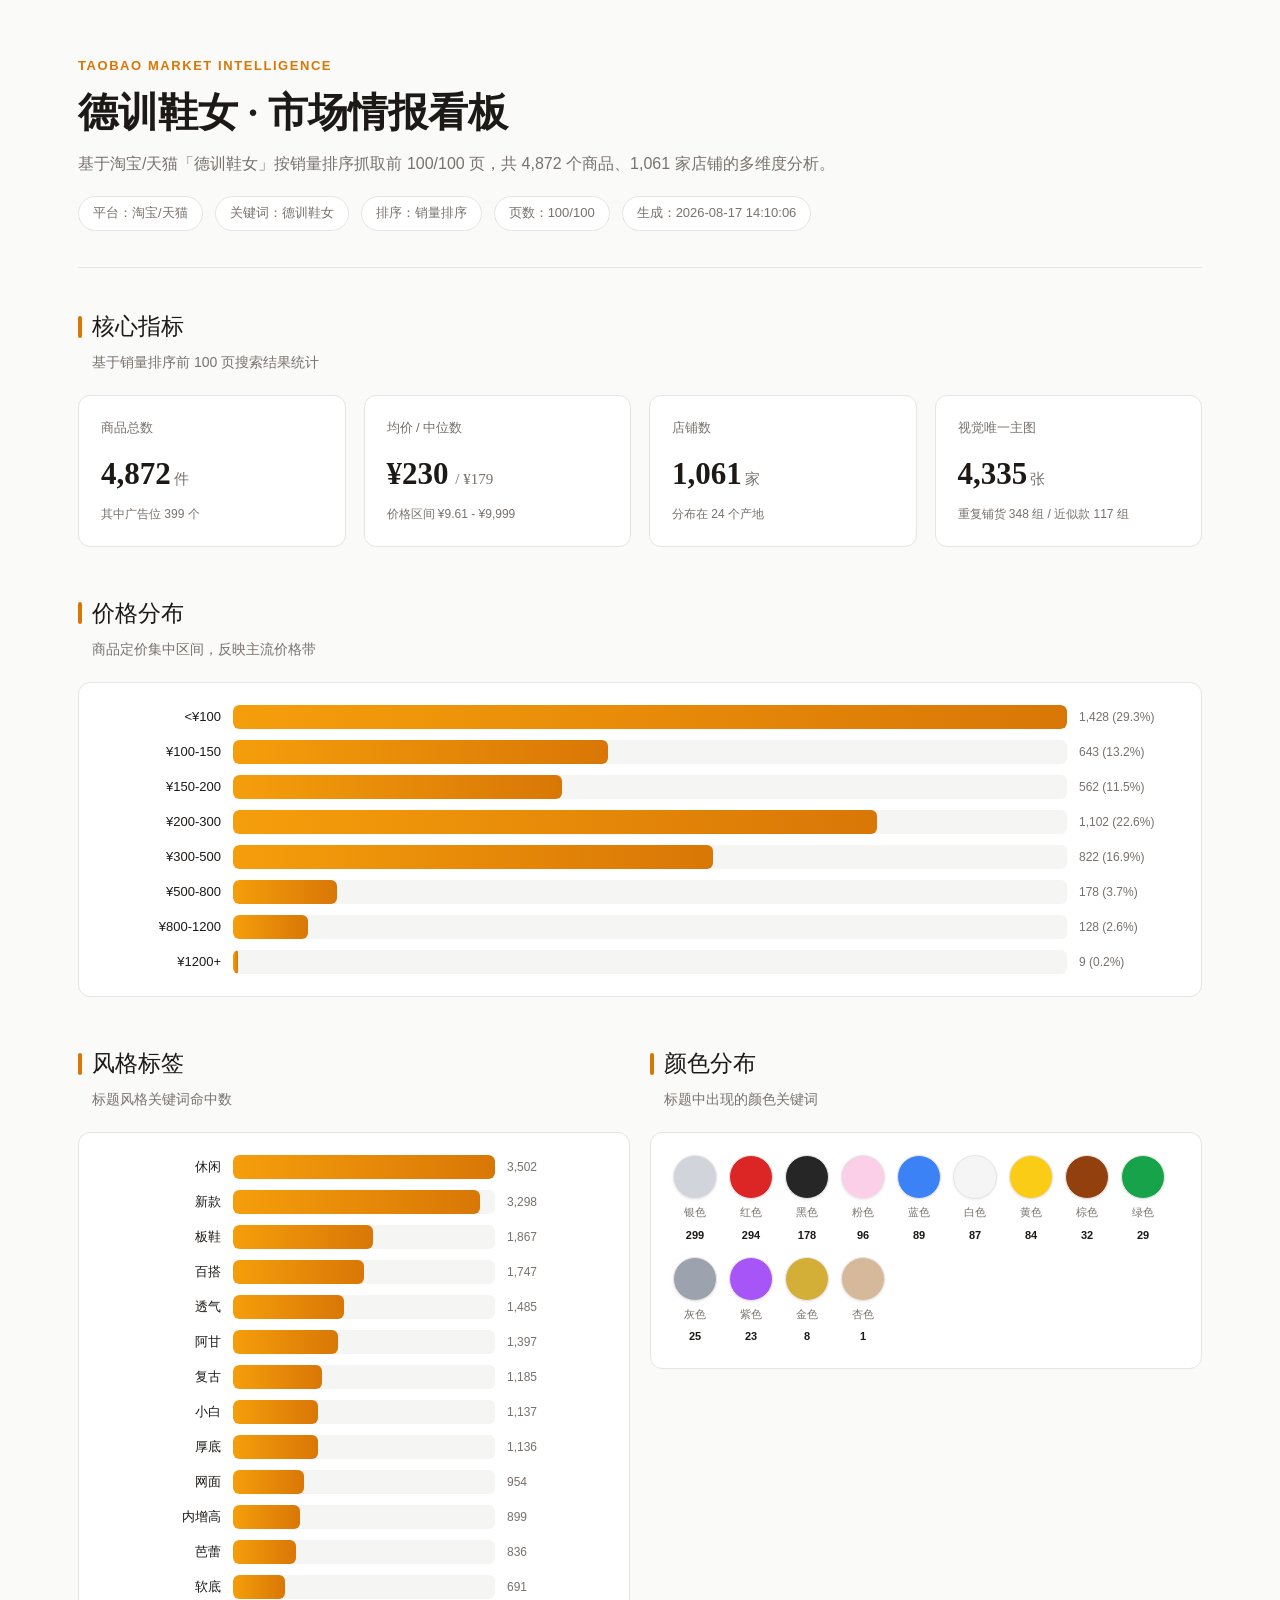
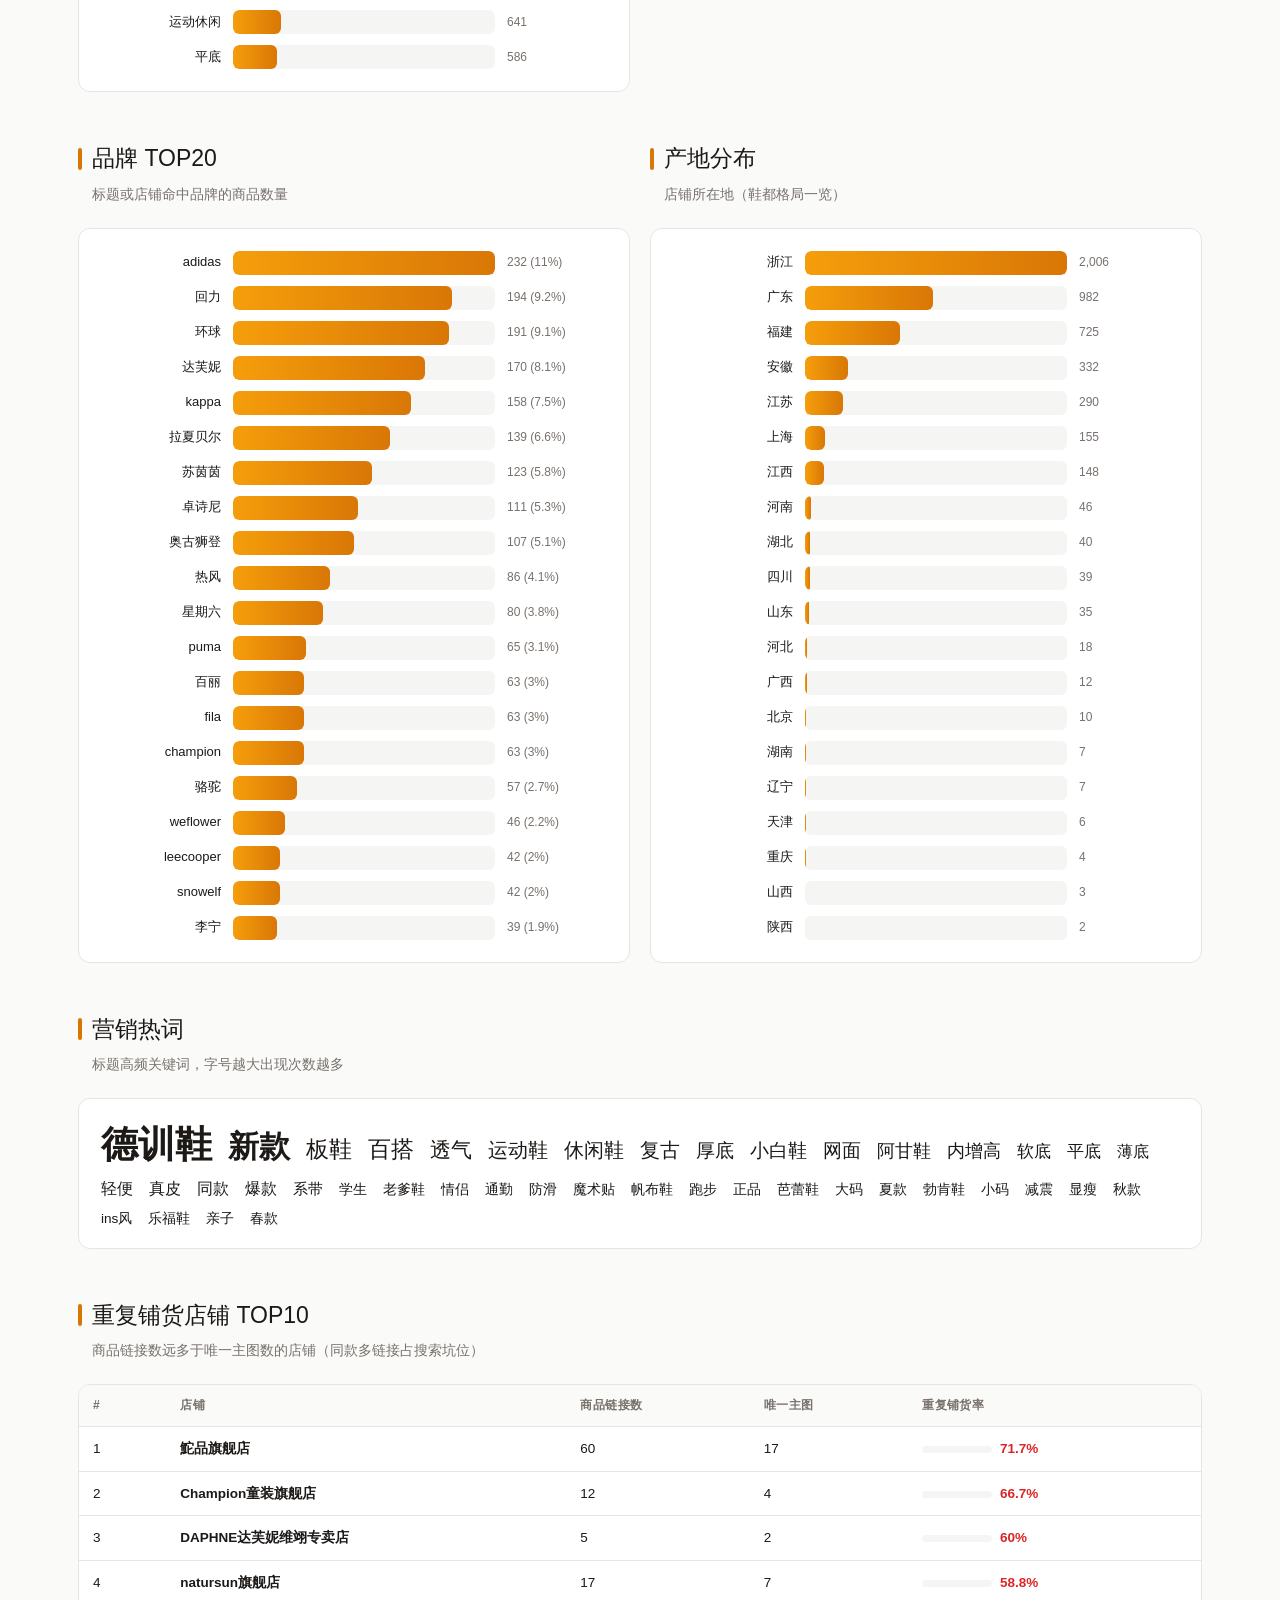
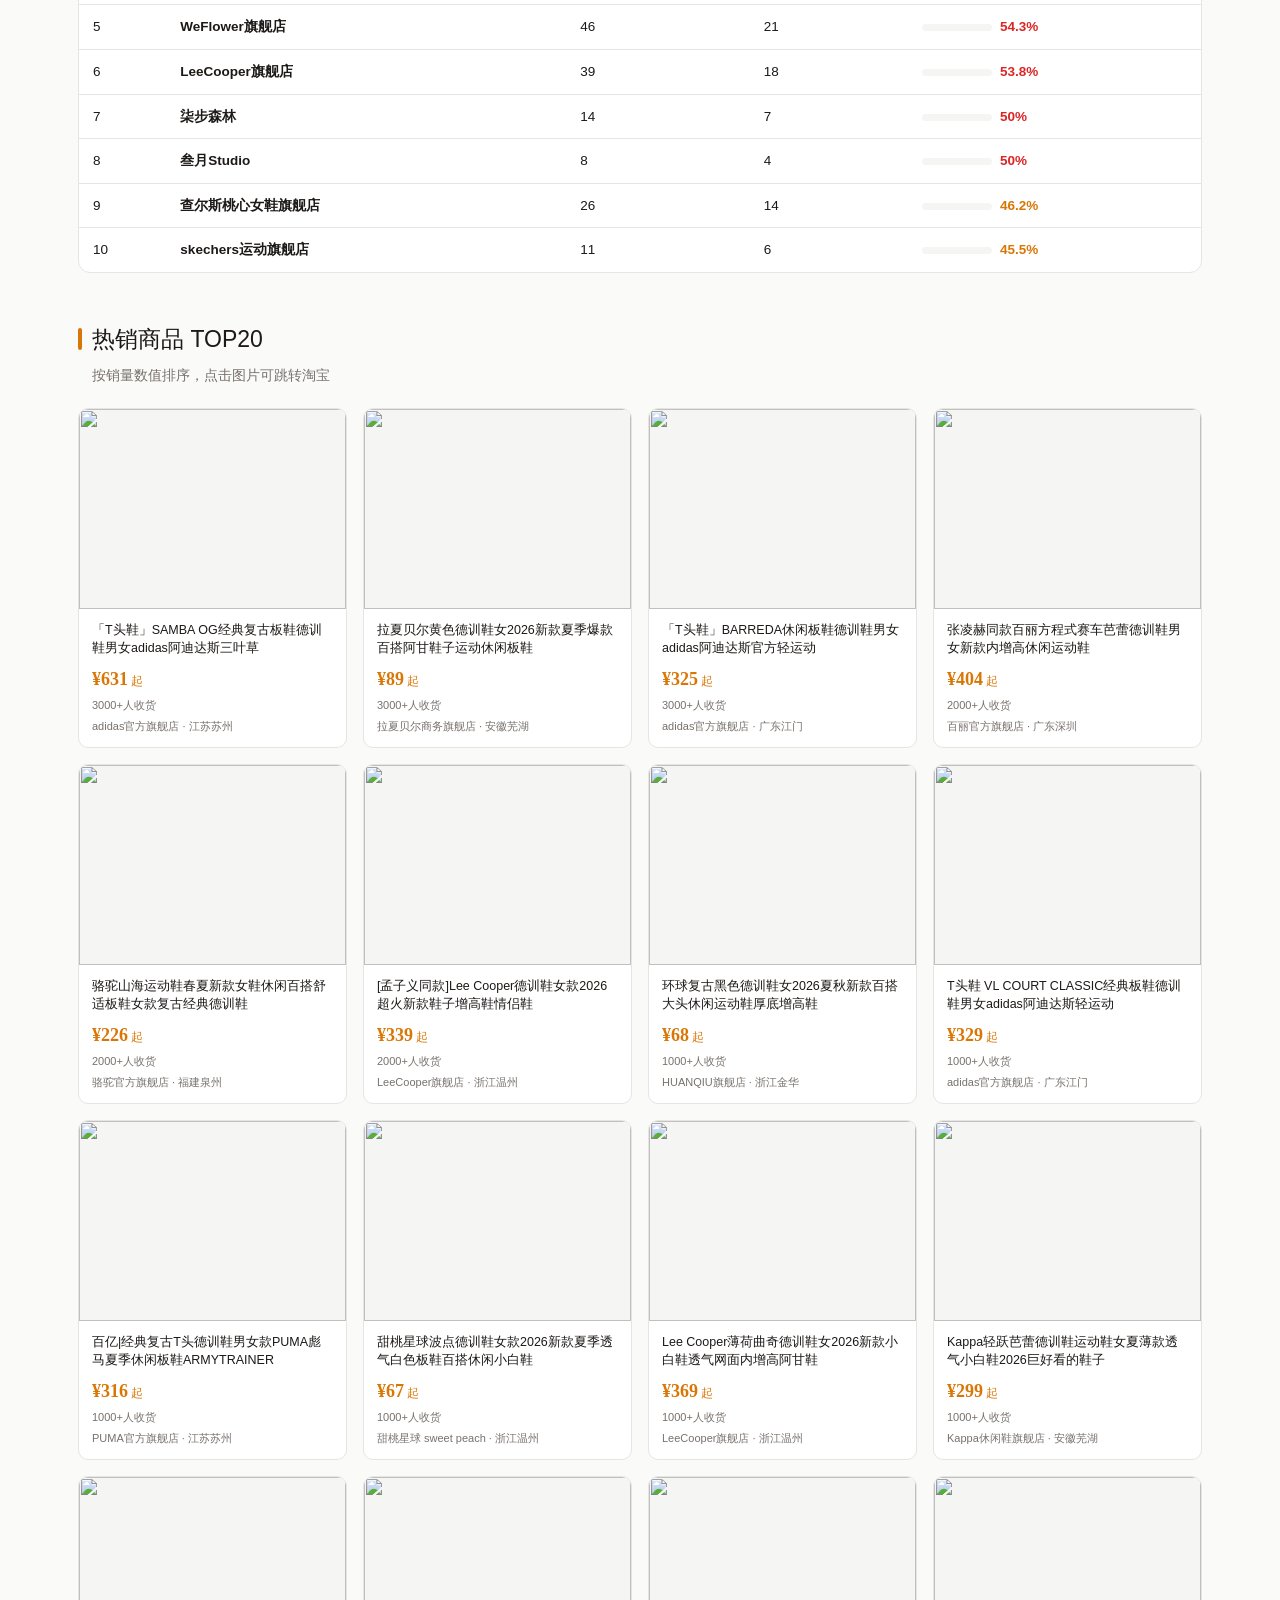
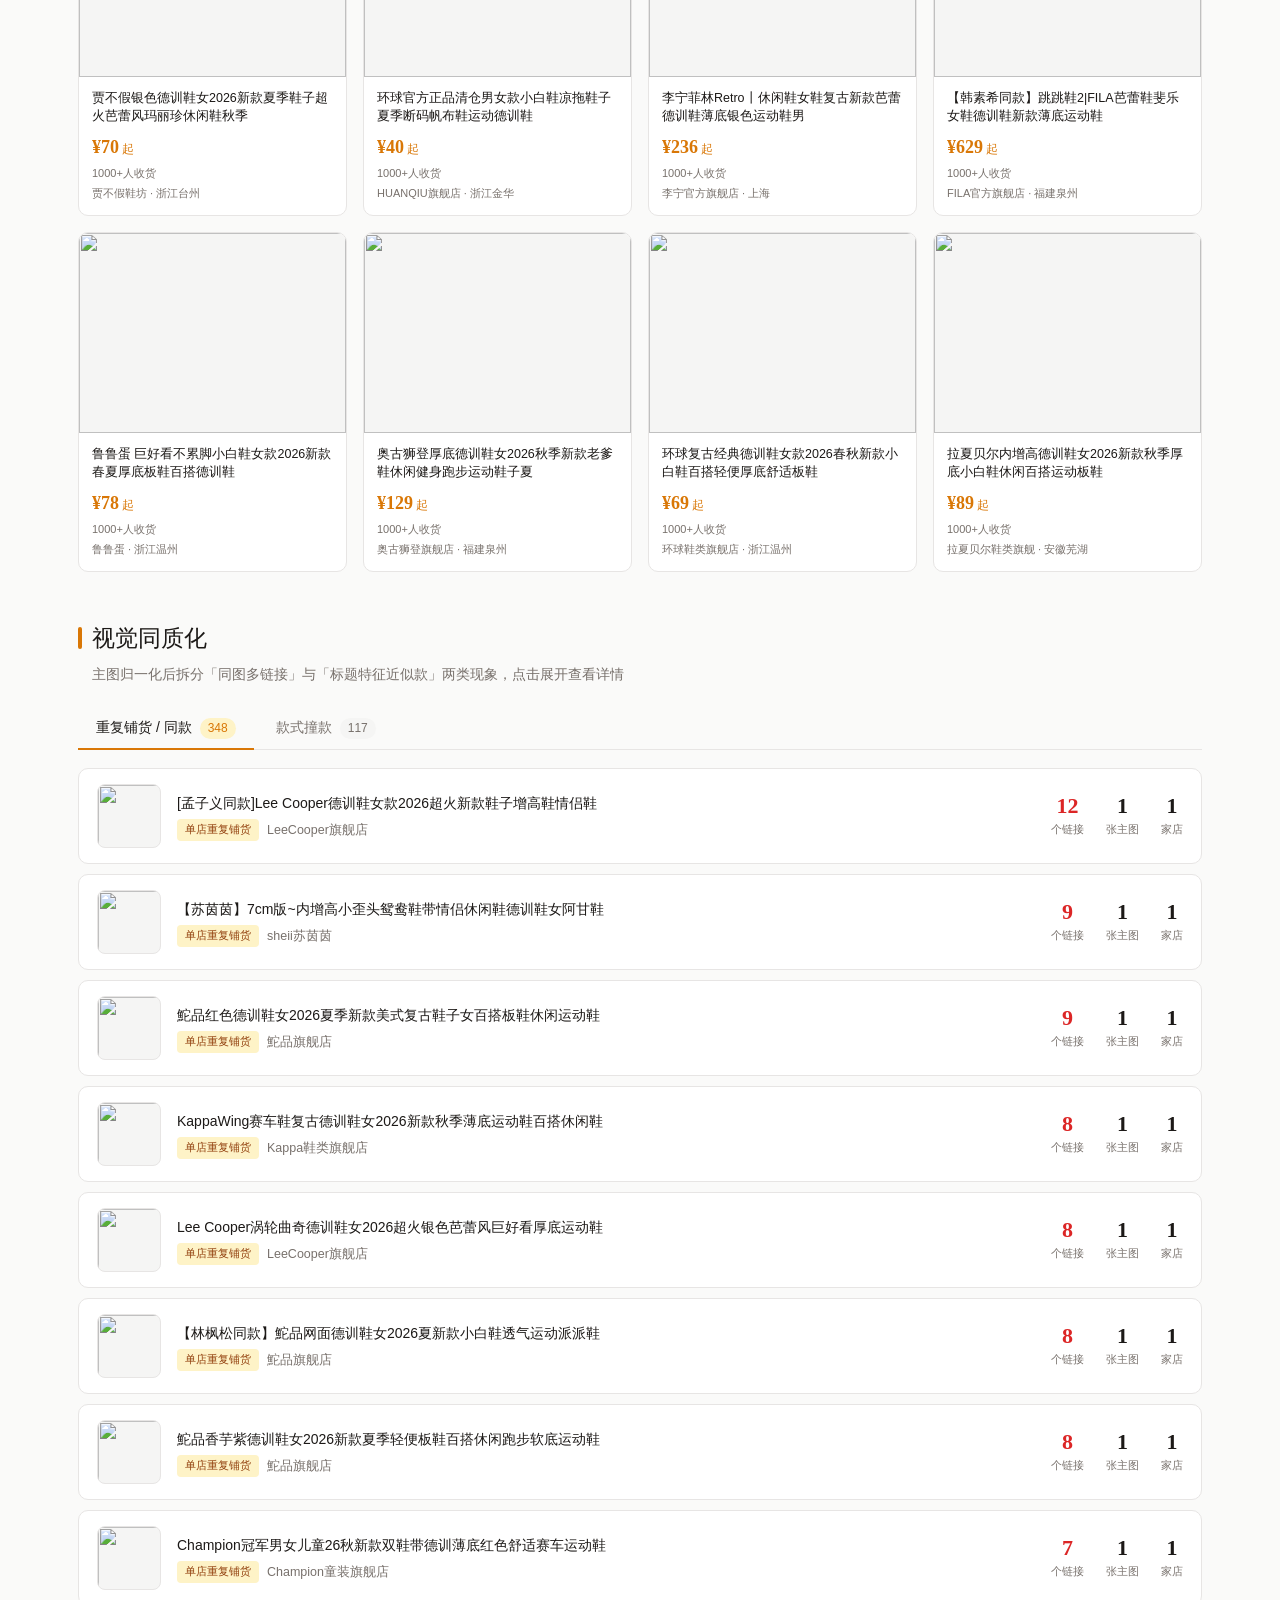
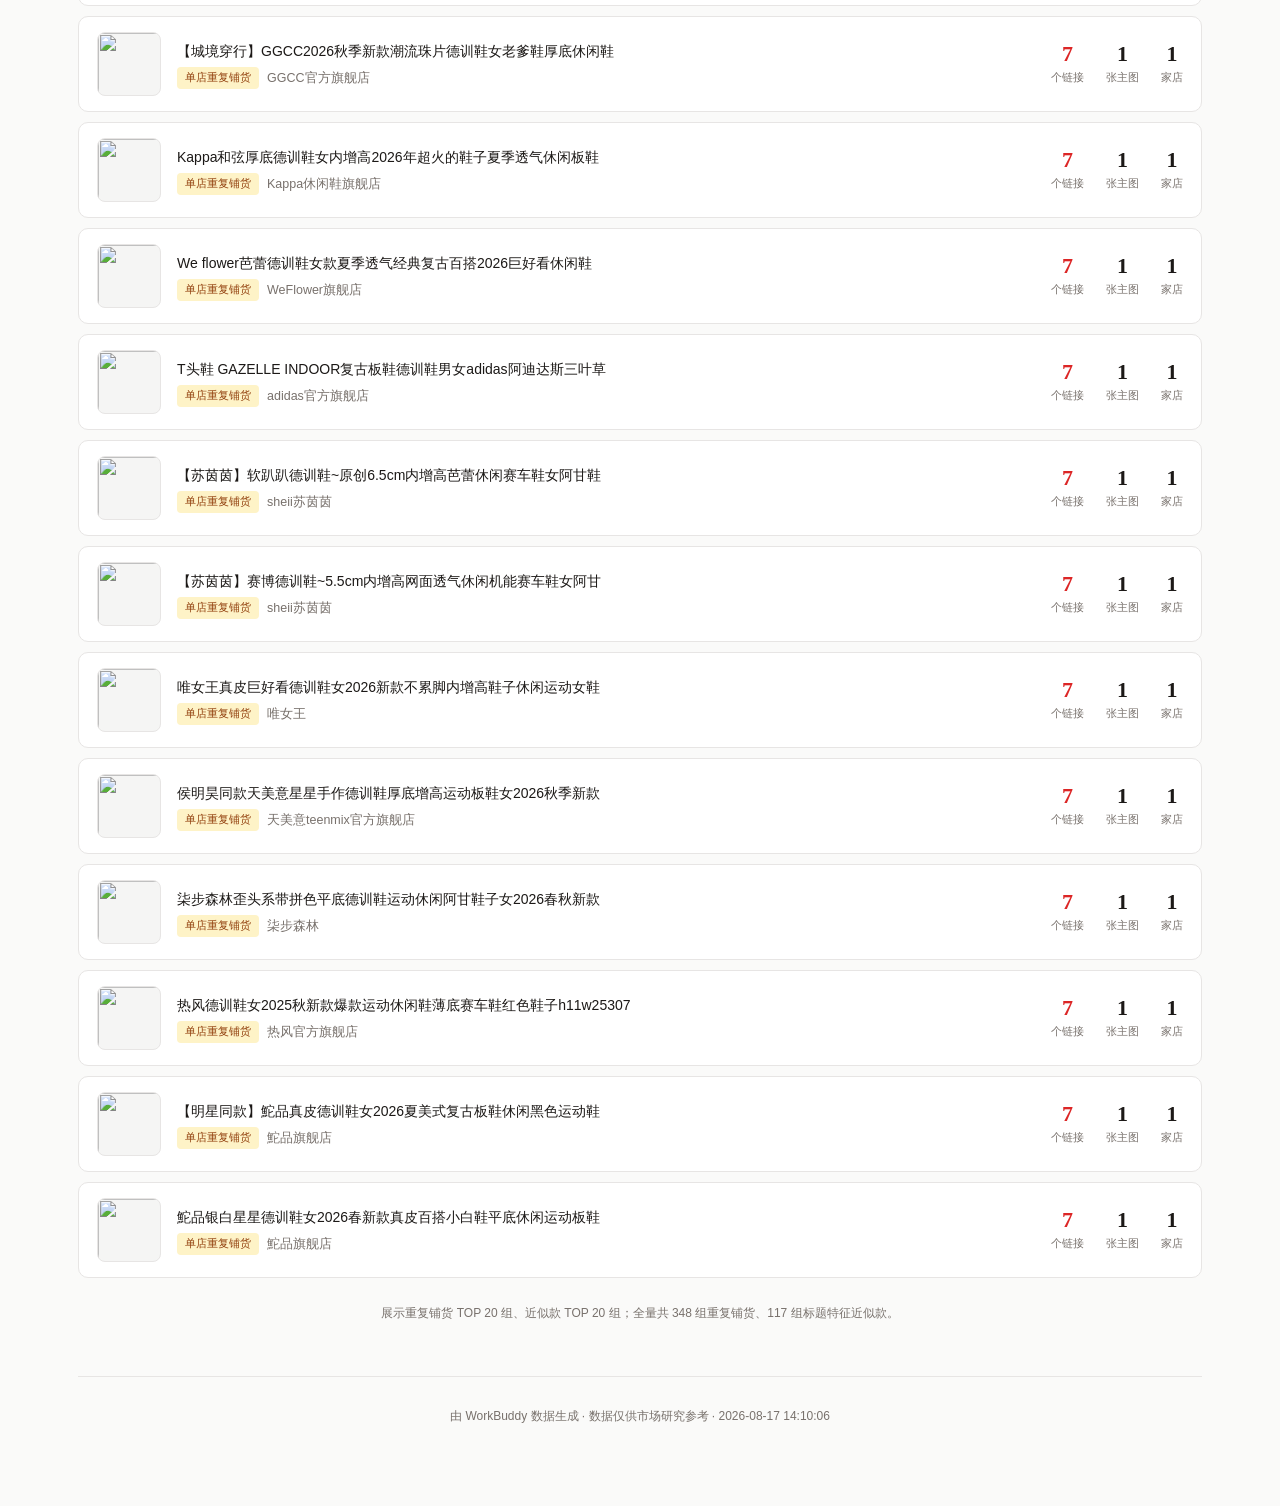
==== market-dashboard/index.html @ 2bde69bc "Deploy market dashboard to GitHub Pages" ====
<!doctype html>
<html lang="zh-CN">
<head>
  <meta charset="utf-8">
  <meta name="viewport" content="width=device-width, initial-scale=1">
  <title>德训鞋女 · 淘宝市场情报看板</title>
  <link rel="stylesheet" href="assets/style.css">
</head>
<body>
  <div class="wrap">
    <header>
      <div class="eyebrow">Taobao Market Intelligence</div>
      <h1 id="h1"></h1>
      <div class="sub" id="sub"></div>
      <div class="meta" id="meta"></div>
    </header>

    <section>
      <div class="sec-title">核心指标</div>
      <div class="sec-desc">基于销量排序前 100 页搜索结果统计</div>
      <div class="grid kpi-grid" id="kpi"></div>
    </section>

    <section>
      <div class="sec-title">价格分布</div>
      <div class="sec-desc">商品定价集中区间，反映主流价格带</div>
      <div class="card" id="price"></div>
    </section>

    <section>
      <div class="two-col">
        <div>
          <div class="sec-title">风格标签</div>
          <div class="sec-desc">标题风格关键词命中数</div>
          <div class="card" id="styles"></div>
        </div>
        <div>
          <div class="sec-title">颜色分布</div>
          <div class="sec-desc">标题中出现的颜色关键词</div>
          <div class="card" id="colors"></div>
        </div>
      </div>
    </section>

    <section>
      <div class="two-col">
        <div>
          <div class="sec-title">品牌 TOP20</div>
          <div class="sec-desc">标题或店铺命中品牌的商品数量</div>
          <div class="card" id="brands"></div>
        </div>
        <div>
          <div class="sec-title">产地分布</div>
          <div class="sec-desc">店铺所在地（鞋都格局一览）</div>
          <div class="card" id="locations"></div>
        </div>
      </div>
    </section>

    <section>
      <div class="sec-title">营销热词</div>
      <div class="sec-desc">标题高频关键词，字号越大出现次数越多</div>
      <div class="card cloud" id="cloud"></div>
    </section>

    <section>
      <div class="sec-title">重复铺货店铺 TOP10</div>
      <div class="sec-desc">商品链接数远多于唯一主图数的店铺（同款多链接占搜索坑位）</div>
      <div class="card table-card">
        <table>
          <thead>
            <tr><th>#</th><th>店铺</th><th>商品链接数</th><th>唯一主图</th><th>重复铺货率</th></tr>
          </thead>
          <tbody id="duptbody"></tbody>
        </table>
      </div>
    </section>

    <section>
      <div class="sec-title">热销商品 TOP20</div>
      <div class="sec-desc">按销量数值排序，点击图片可跳转淘宝</div>
      <div class="prod-grid" id="products"></div>
    </section>

    <section>
      <div class="sec-title">视觉同质化</div>
      <div class="sec-desc">主图归一化后拆分「同图多链接」与「标题特征近似款」两类现象，点击展开查看详情</div>
      <div class="vtabs">
        <button class="vtab on" type="button" data-tab="dup">重复铺货 / 同款<span class="vn" id="dupCnt"></span></button>
        <button class="vtab" type="button" data-tab="style">款式撞款<span class="vn" id="styleCnt"></span></button>
      </div>
      <div id="visualDup"></div>
      <div id="visualStyle" hidden></div>
      <div class="vlist-note" id="visualNote"></div>
    </section>

    <footer id="footer"></footer>
  </div>

  <script src="data.js"></script>
  <script src="assets/app.js"></script>
</body>
</html>
---- market-dashboard/assets/style.css ----
*{margin:0;padding:0;box-sizing:border-box}
:root{--bg:#fafaf9;--card:#fff;--border:#e7e5e4;--text:#1c1917;--muted:#78716c;--accent:#d97706;--asoft:#fef3c7;--bbg:#f5f5f4;--red:#dc2626;--blue:#1e40af}
body{background:var(--bg);color:var(--text);font-family:Inter,-apple-system,BlinkMacSystemFont,"PingFang SC","Microsoft YaHei",sans-serif;line-height:1.6;padding-bottom:80px}
.wrap{max-width:1180px;margin:0 auto;padding:0 28px}
h1,h2,.serif{font-family:Georgia,"Noto Serif SC","Songti SC",serif}
header{padding:56px 0 36px;border-bottom:1px solid var(--border);margin-bottom:40px}
.eyebrow{color:var(--accent);font-size:13px;font-weight:600;letter-spacing:.12em;text-transform:uppercase;margin-bottom:12px}
header h1{font-size:40px;line-height:1.2;margin-bottom:14px;letter-spacing:0}
header .sub{color:var(--muted);font-size:16px;max-width:760px}
.meta{margin-top:20px;display:flex;gap:12px;flex-wrap:wrap;font-size:13px;color:var(--muted)}
.meta span{background:var(--card);border:1px solid var(--border);padding:6px 14px;border-radius:999px}
section{margin-bottom:48px}
.sec-title{font-size:23px;margin-bottom:6px;display:flex;align-items:center;gap:10px}
.sec-title::before{content:"";width:4px;height:22px;background:var(--accent);border-radius:2px;flex:0 0 auto}
.sec-desc{color:var(--muted);font-size:14px;margin:0 0 22px 14px}
.grid{display:grid;gap:18px}
.kpi-grid{grid-template-columns:repeat(4,1fr)}
.card{background:var(--card);border:1px solid var(--border);border-radius:12px;padding:22px;transition:box-shadow .2s}
.card:hover{box-shadow:0 4px 20px rgba(0,0,0,.05)}
.kpi .label{font-size:13px;color:var(--muted);margin-bottom:10px}
.kpi .value{font-size:31px;font-weight:700;font-family:Georgia,serif;white-space:nowrap}
.kpi .value .unit{font-size:15px;color:var(--muted);font-weight:400;margin-left:3px}
.kpi .sub{font-size:12px;color:var(--muted);margin-top:6px}
.two-col{display:grid;grid-template-columns:1fr 1fr;gap:20px}
.bar-row{display:flex;align-items:center;gap:12px;margin-bottom:11px}
.bar-row:last-child{margin-bottom:0}
.bar-label{width:120px;font-size:13px;text-align:right;flex-shrink:0;white-space:nowrap;overflow:hidden;text-overflow:ellipsis}
.bar-track{flex:1;height:24px;background:var(--bbg);border-radius:6px;overflow:hidden}
.bar-fill{height:100%;background:linear-gradient(90deg,#f59e0b,#d97706);border-radius:6px;transition:width .8s ease}
.bar-val{width:100px;font-size:12px;color:var(--muted);flex-shrink:0}
.color-grid{display:flex;flex-wrap:wrap;gap:12px}
.swatch{display:flex;flex-direction:column;align-items:center;gap:5px;font-size:11px;color:var(--muted)}
.swatch .dot{width:44px;height:44px;border-radius:50%;border:1px solid var(--border);box-shadow:0 1px 3px rgba(0,0,0,.08)}
.swatch .cnt{font-weight:600;color:var(--text)}
.cloud{display:flex;flex-wrap:wrap;gap:8px 16px;align-items:baseline;padding:20px 22px}
.cloud span{display:inline-block;cursor:default;line-height:1.4;transition:transform .15s,color .15s}
.cloud span:hover{transform:scale(1.12);color:var(--accent)}
.prod-grid{display:grid;grid-template-columns:repeat(4,1fr);gap:16px}
.prod{background:var(--card);border:1px solid var(--border);border-radius:10px;overflow:hidden;transition:transform .15s,box-shadow .2s}
.prod:hover{transform:translateY(-3px);box-shadow:0 8px 24px rgba(0,0,0,.08)}
.prod a{text-decoration:none;color:inherit;display:block}
.prod img{width:100%;height:200px;object-fit:cover;background:var(--bbg);display:block}
.prod .info{padding:12px 13px}
.prod .t{font-size:12.5px;line-height:1.45;height:36px;overflow:hidden;display:-webkit-box;-webkit-line-clamp:2;-webkit-box-orient:vertical;margin-bottom:8px}
.prod .pr{font-size:18px;font-weight:700;color:var(--accent);font-family:Georgia,serif}
.prod .pr .y{font-size:12px;font-weight:400}
.prod .sa,.prod .sh{font-size:11px;color:var(--muted);margin-top:3px}
.prod .sh{white-space:nowrap;overflow:hidden;text-overflow:ellipsis}
.table-card{padding:0;overflow:hidden}
table{width:100%;border-collapse:collapse;font-size:13.5px}
th,td{padding:11px 14px;text-align:left;border-bottom:1px solid var(--border)}
th{font-weight:600;color:var(--muted);font-size:12px;letter-spacing:.04em;background:var(--bg)}
tr:last-child td{border-bottom:none}
.rate-bar{display:inline-block;width:70px;height:7px;background:var(--bbg);border-radius:4px;overflow:hidden;vertical-align:middle;margin-right:8px}
.rate-fill{height:100%;background:var(--accent);border-radius:4px}
.rate-high{color:var(--red);font-weight:700}.rate-mid{color:var(--accent);font-weight:600}
.vtabs{display:flex;gap:4px;margin-bottom:18px;border-bottom:1px solid var(--border)}
.vtab{appearance:none;background:transparent;border:0;padding:9px 18px;font:inherit;font-size:14px;color:var(--muted);cursor:pointer;border-bottom:2px solid transparent;margin-bottom:-1px;font-weight:500}
.vtab.on{color:var(--text);border-bottom-color:var(--accent)}
.vtab .vn{display:inline-block;background:var(--bbg);border-radius:999px;padding:1px 8px;font-size:12px;margin-left:8px;color:var(--muted)}
.vtab.on .vn{background:var(--asoft);color:var(--accent)}
.vcard{background:var(--card);border:1px solid var(--border);border-radius:10px;padding:15px 18px;margin-bottom:10px;cursor:pointer;transition:box-shadow .2s}
.vcard:hover{box-shadow:0 4px 16px rgba(0,0,0,.06)}
.vrow{display:flex;align-items:center;gap:16px}
.vthumb{width:64px;height:64px;border-radius:8px;background:var(--bbg);flex-shrink:0;object-fit:cover;border:1px solid var(--border)}
.vmain{flex:1;min-width:0}
.vtitle{font-size:14px;font-weight:500;white-space:nowrap;overflow:hidden;text-overflow:ellipsis;margin-bottom:5px}
.vshop{font-size:12.5px;color:var(--muted);display:flex;align-items:center;gap:8px;flex-wrap:wrap}
.vtag{display:inline-block;font-size:11px;padding:2px 8px;border-radius:4px;font-weight:500}
.vtag.single{background:#fef3c7;color:#92400e}
.vtag.cross{background:#dbeafe;color:var(--blue)}
.vtag.style{background:#f3e8ff;color:#6b21a8}
.vstats{display:flex;gap:22px;flex-shrink:0}
.vst{text-align:center}
.vst .v{font-size:22px;font-weight:700;font-family:Georgia,serif;line-height:1}
.vst .v.red{color:var(--red)}
.vst .l{font-size:11px;color:var(--muted);margin-top:4px}
.vexpand{margin-top:0;max-height:0;overflow:hidden;transition:max-height .3s ease}
.vcard.open .vexpand{margin-top:14px;padding-top:14px;border-top:1px solid var(--border);max-height:2200px}
.vshopline{display:flex;justify-content:space-between;align-items:center;gap:14px;padding:5px 0;font-size:13px;border-bottom:1px dashed var(--border)}
.vshopline:last-child{border-bottom:none}
.vshopline .sn{font-weight:500}
.vshopline .sd{color:var(--muted);font-size:12px;text-align:right}
.vnote{font-size:12px;color:var(--muted);margin-top:10px;line-height:1.6;padding:8px 12px;background:var(--bbg);border-radius:6px}
.vimgs{display:grid;grid-template-columns:repeat(6,1fr);gap:8px;margin-top:10px}
.dup-vimgs{grid-template-columns:140px;gap:0}
.vsub-label{font-size:12.5px;color:var(--muted);font-weight:600;margin:14px 0 0;padding-bottom:2px}
.vimgs .vi{position:relative;cursor:pointer}
.vimgs .vi img{width:100%;height:110px;object-fit:cover;border-radius:6px;border:2px solid transparent;transition:border-color .15s,box-shadow .15s}
.dup-vimgs .vi img{height:140px}
.vimgs .vi.active img{border-color:var(--accent);box-shadow:0 0 0 3px var(--asoft)}
.vimgs .vi:hover img{border-color:#f59e0b}
.style-links-panel{display:none;margin-top:14px;padding-top:14px;border-top:1px dashed var(--border)}
.vimgs .vc{position:absolute;top:4px;right:4px;background:rgba(0,0,0,.65);color:#fff;font-size:10px;padding:1px 6px;border-radius:4px}
.brand-tags{display:flex;flex-wrap:wrap;gap:6px;margin-top:12px}
.brand-tags .btag{font-size:12px;padding:2px 10px;border-radius:12px;background:#fef3c7;color:#92400e;border:1px solid #fde68a;font-weight:600}
.dup-links{display:grid;grid-template-columns:repeat(2,1fr);gap:10px;margin-top:12px}
.dup-link{display:flex;gap:10px;padding:10px;border:1px solid var(--border);border-radius:8px;background:#fff;transition:box-shadow .15s,transform .1s;text-decoration:none;color:inherit}
.dup-link:hover{box-shadow:0 3px 10px rgba(0,0,0,.08);transform:translateY(-1px)}
.dup-link img{width:56px;height:56px;border-radius:6px;object-fit:cover;background:var(--bbg);flex-shrink:0}
.dup-link .dtxt{flex:1;min-width:0;display:flex;flex-direction:column;justify-content:center}
.dup-link .dt{font-size:12px;line-height:1.45;display:-webkit-box;-webkit-line-clamp:2;-webkit-box-orient:vertical;overflow:hidden;margin-bottom:4px}
.dup-link .dp{font-size:14px;font-weight:700;color:var(--accent);font-family:Georgia,serif}
.dup-link .ds{font-size:11px;color:var(--muted);margin-top:2px}
.dup-more{display:block;text-align:center;padding:10px;color:var(--accent);font-size:12.5px;background:var(--bbg);border-radius:6px;margin-top:10px;text-decoration:none}
.vlist-note{text-align:center;font-size:12px;color:var(--muted);padding:16px 0 4px}
footer{text-align:center;color:var(--muted);font-size:12px;padding-top:30px;border-top:1px solid var(--border)}
@media(max-width:900px){.kpi-grid{grid-template-columns:repeat(2,1fr)}.two-col{grid-template-columns:1fr}.prod-grid{grid-template-columns:repeat(2,1fr)}.phash-imgs,.vimgs{grid-template-columns:repeat(3,1fr)}.vrow{align-items:flex-start}.vstats{gap:14px}.bar-label{width:96px}}
@media(max-width:700px){.wrap{padding:0 18px}header h1{font-size:31px}.prod-grid{grid-template-columns:1fr}.dup-links{grid-template-columns:1fr}.dup-vimgs{grid-template-columns:120px}.dup-vimgs .vi img{height:120px}.vrow{display:grid;grid-template-columns:64px 1fr}.vstats{grid-column:1 / -1;justify-content:flex-start}.bar-row{gap:8px}.bar-label{width:82px}.bar-val{width:78px}.kpi .value{font-size:26px}}
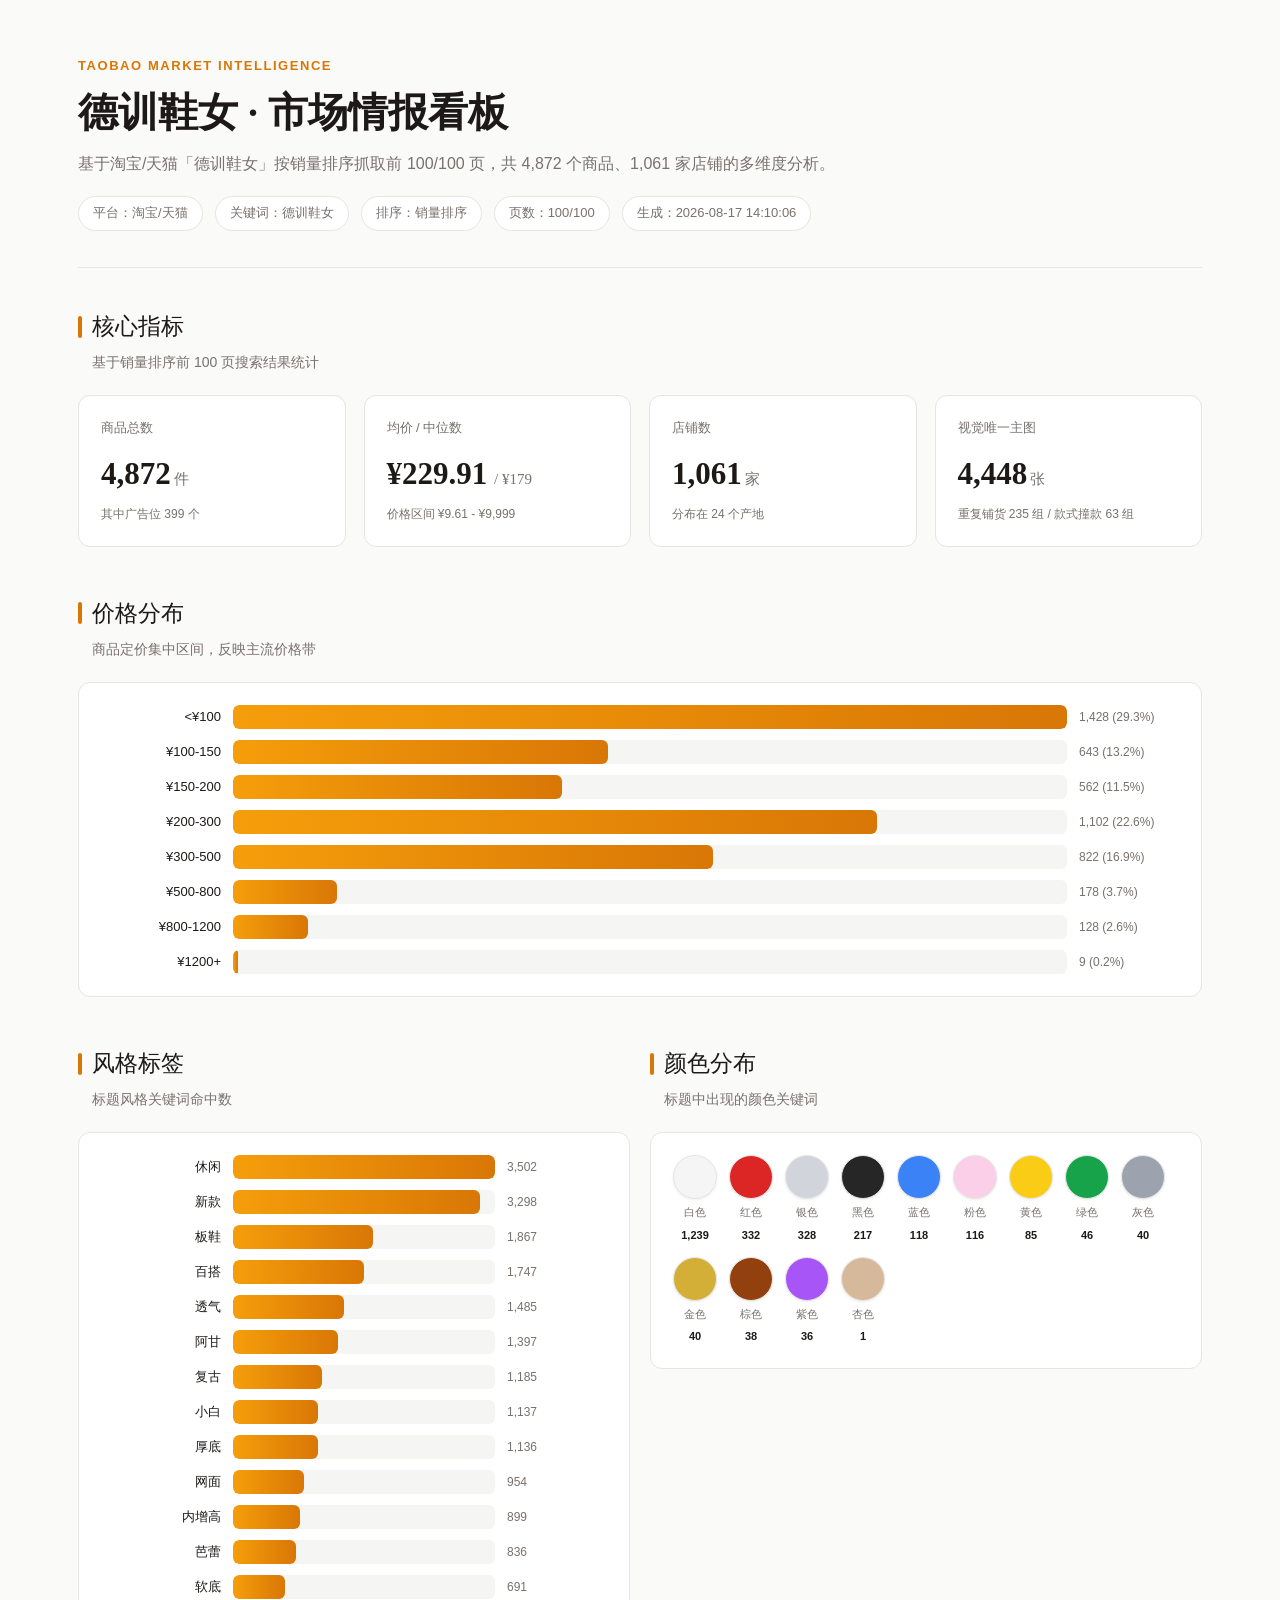
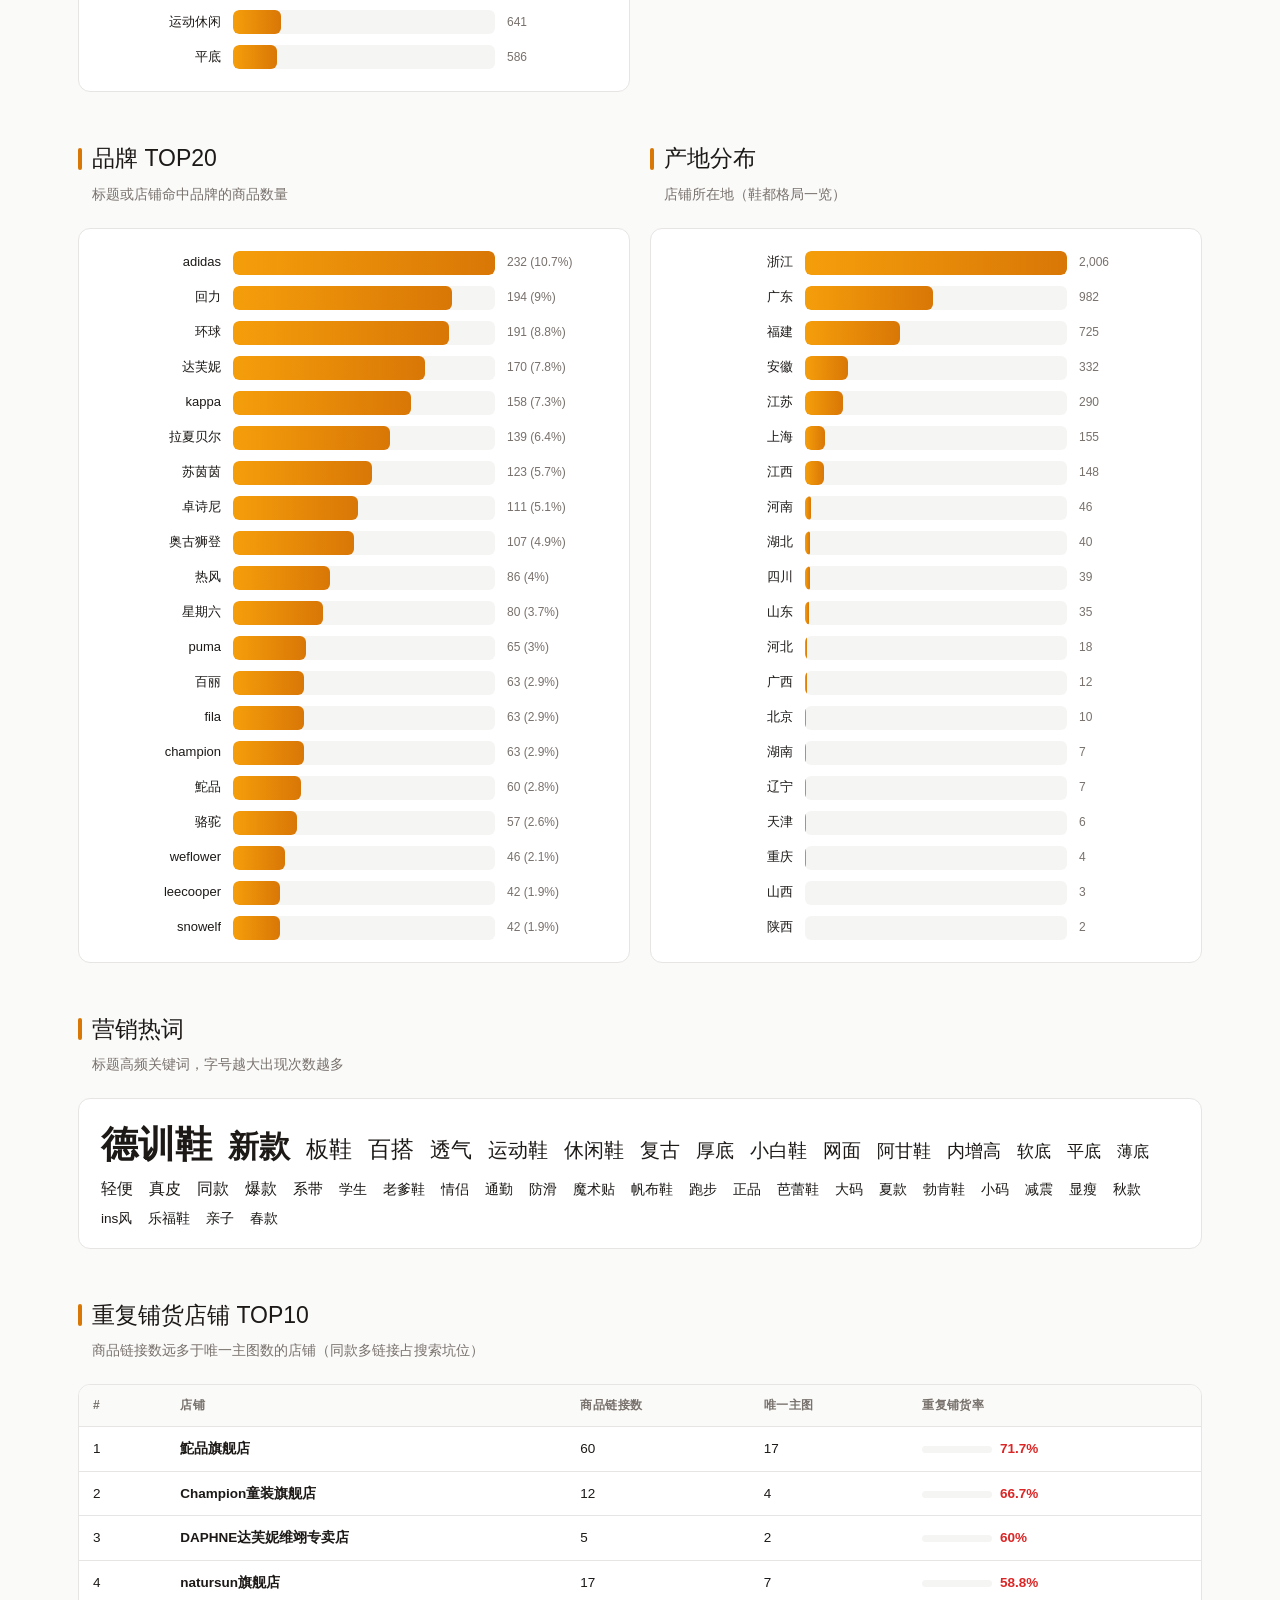
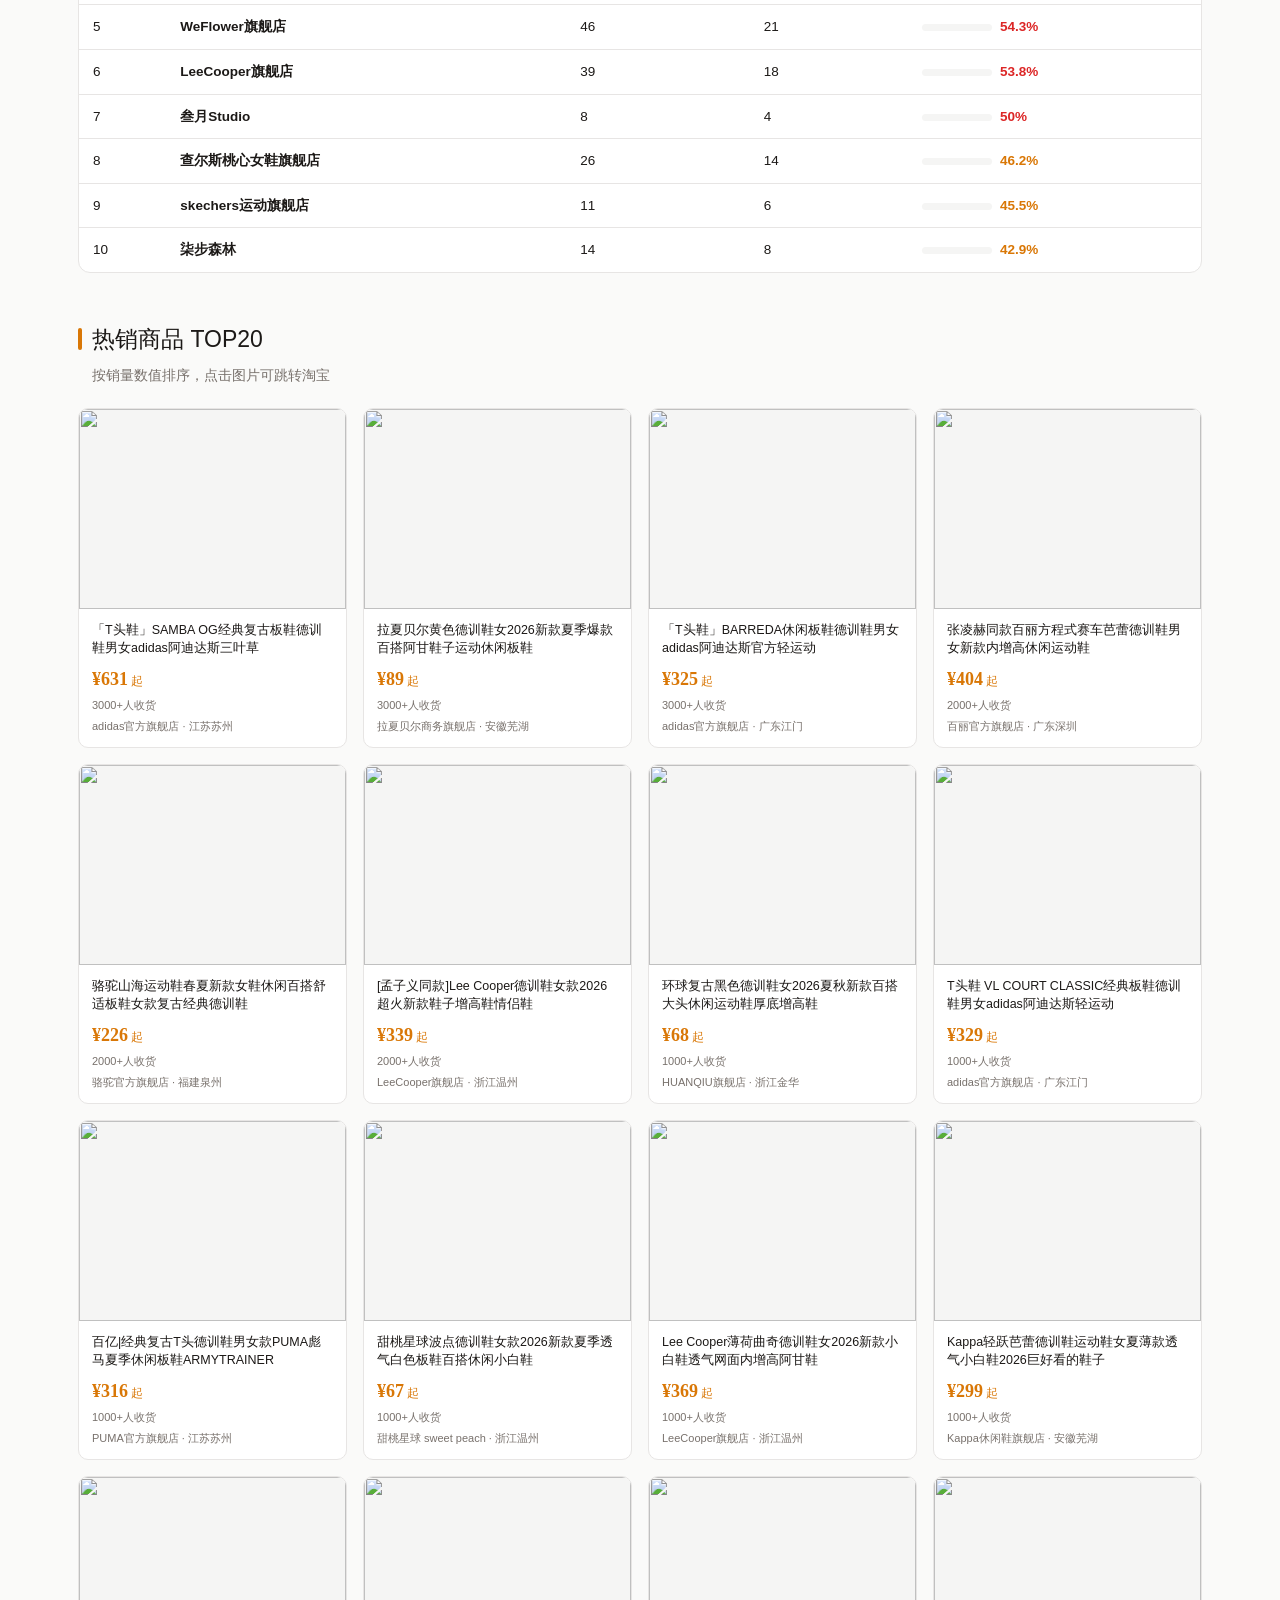
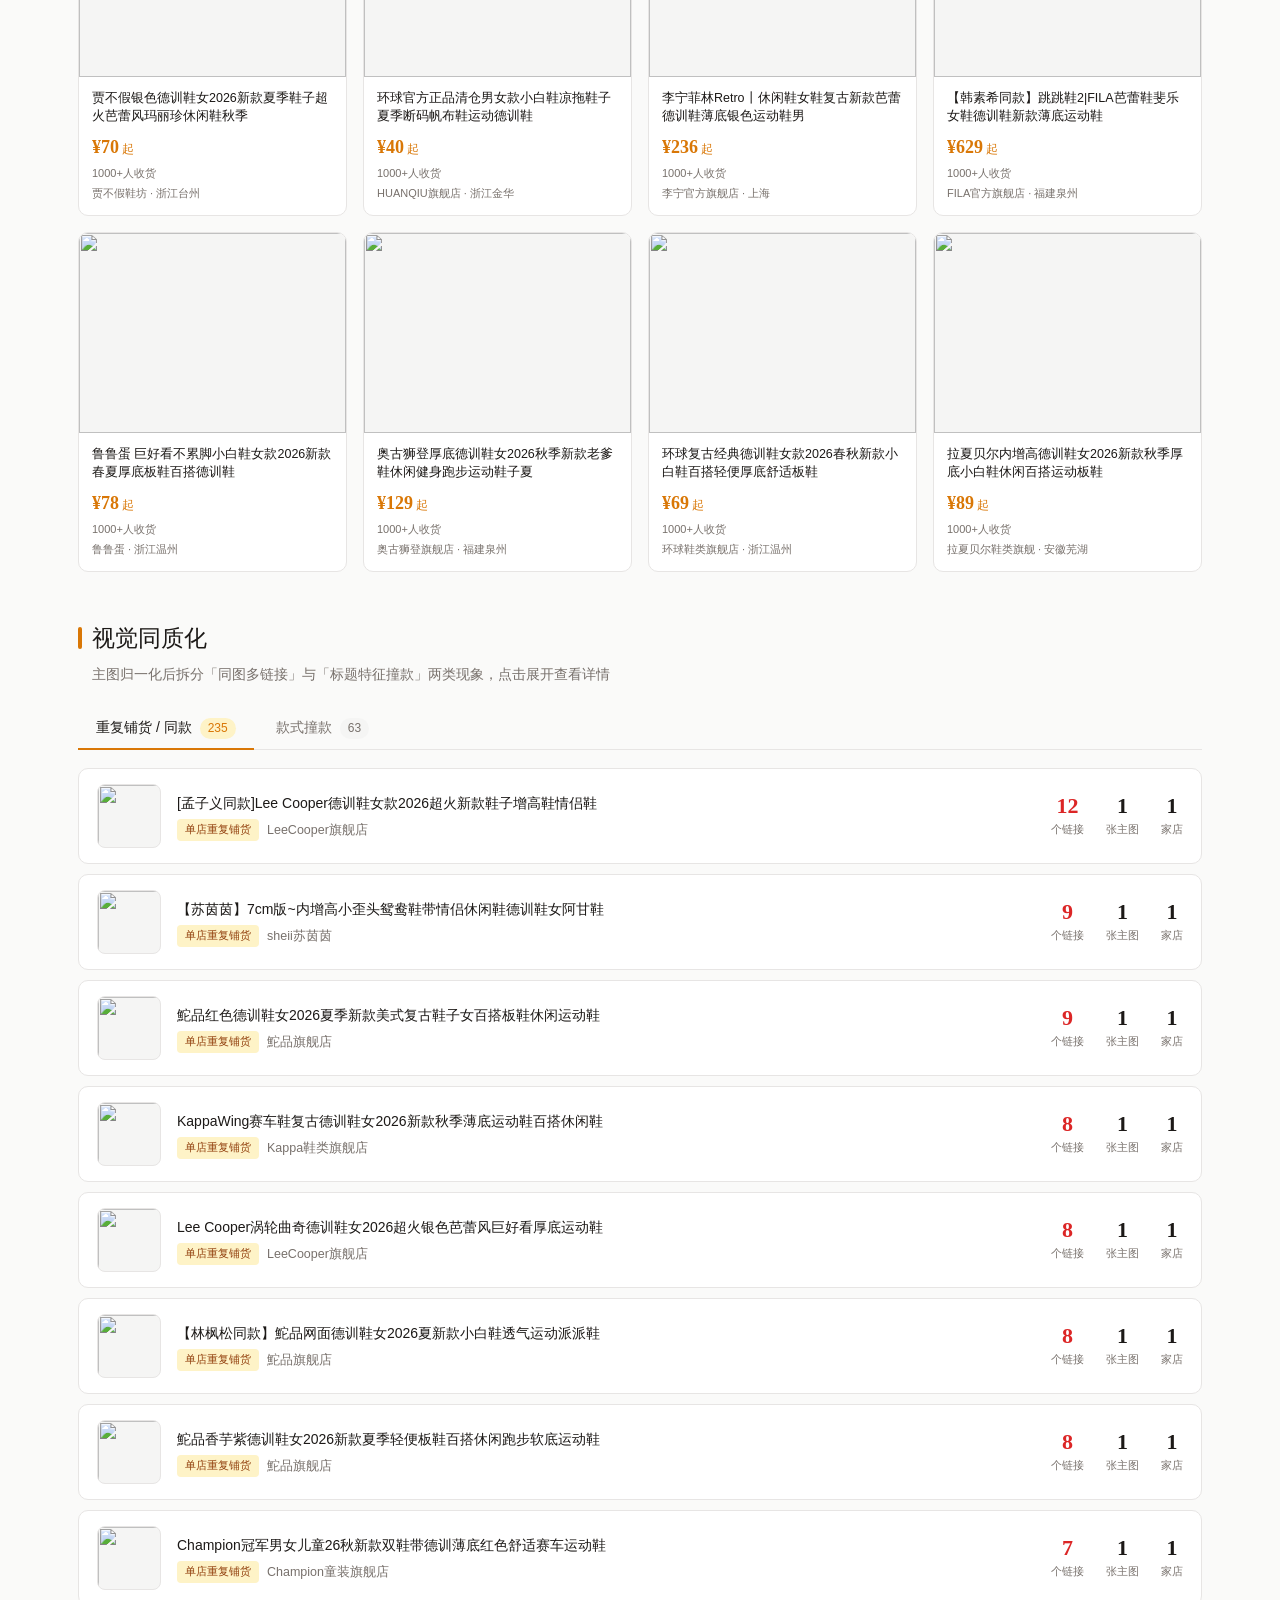
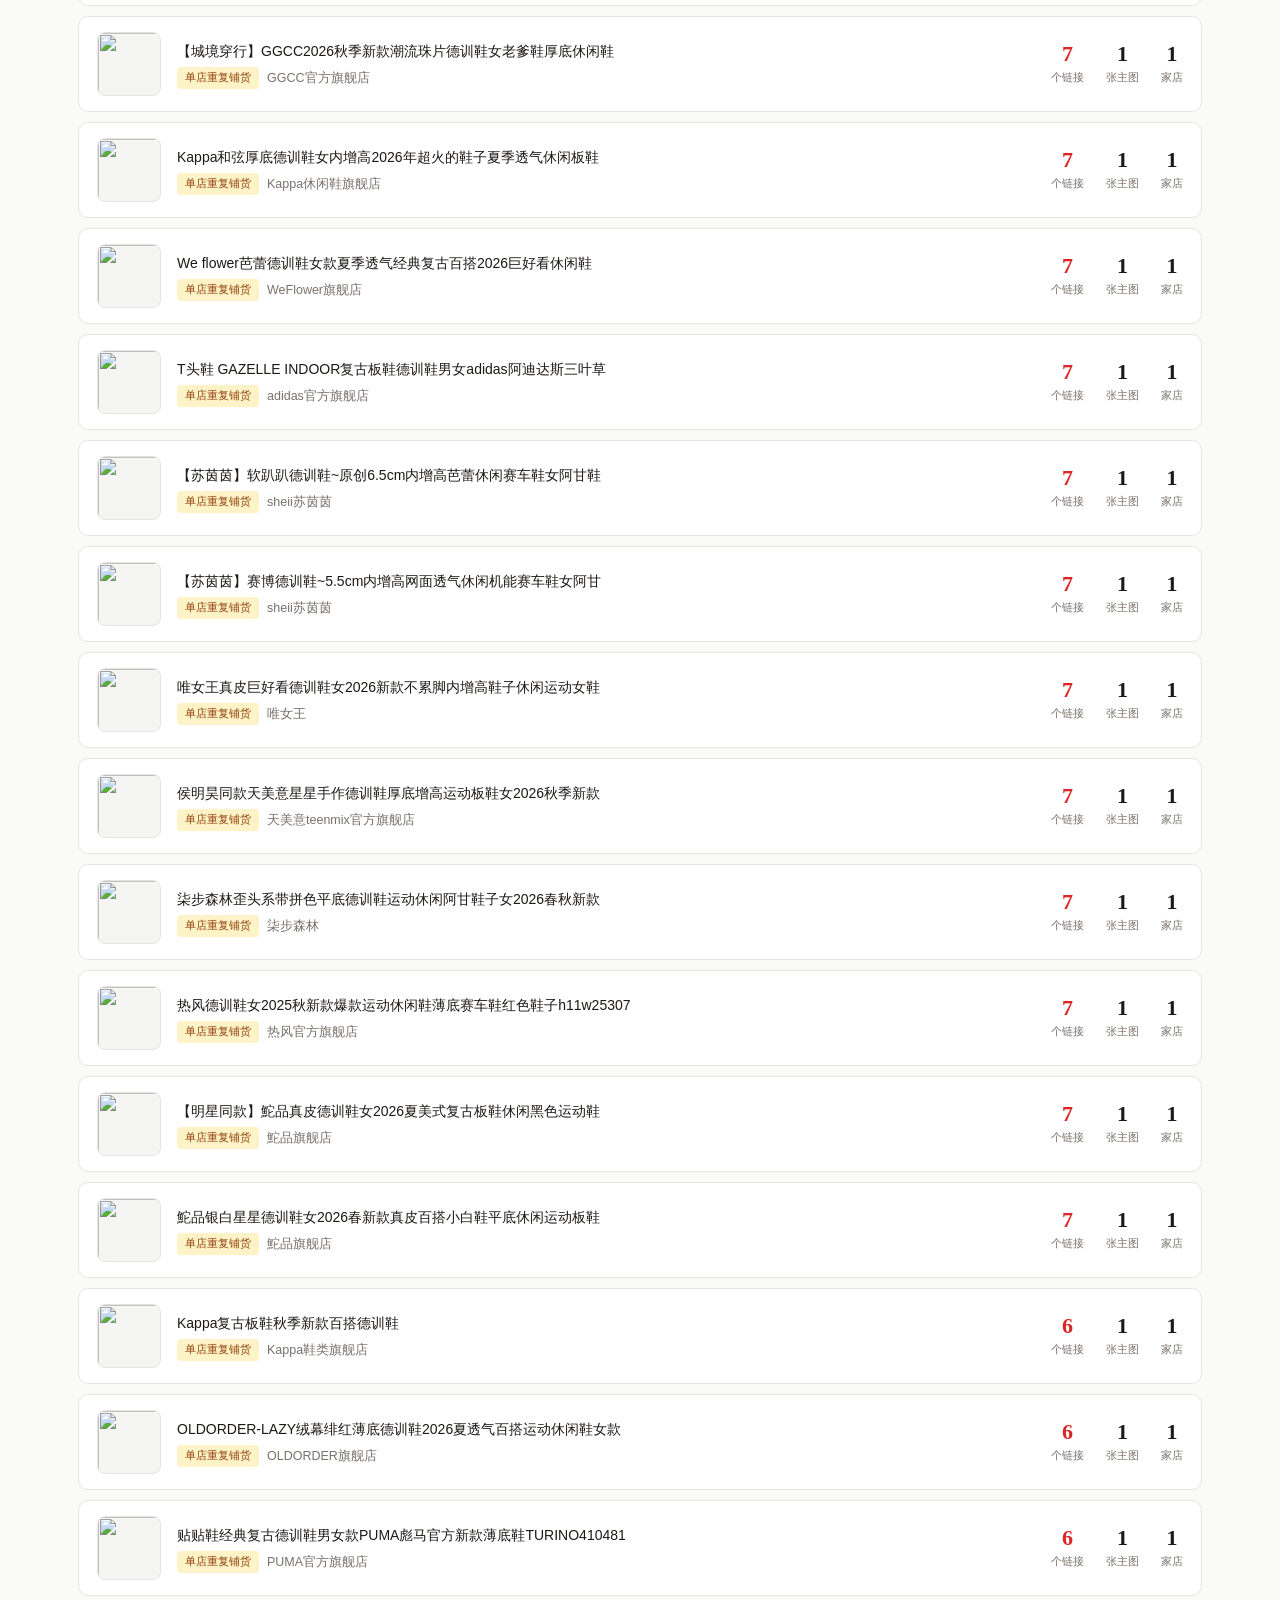
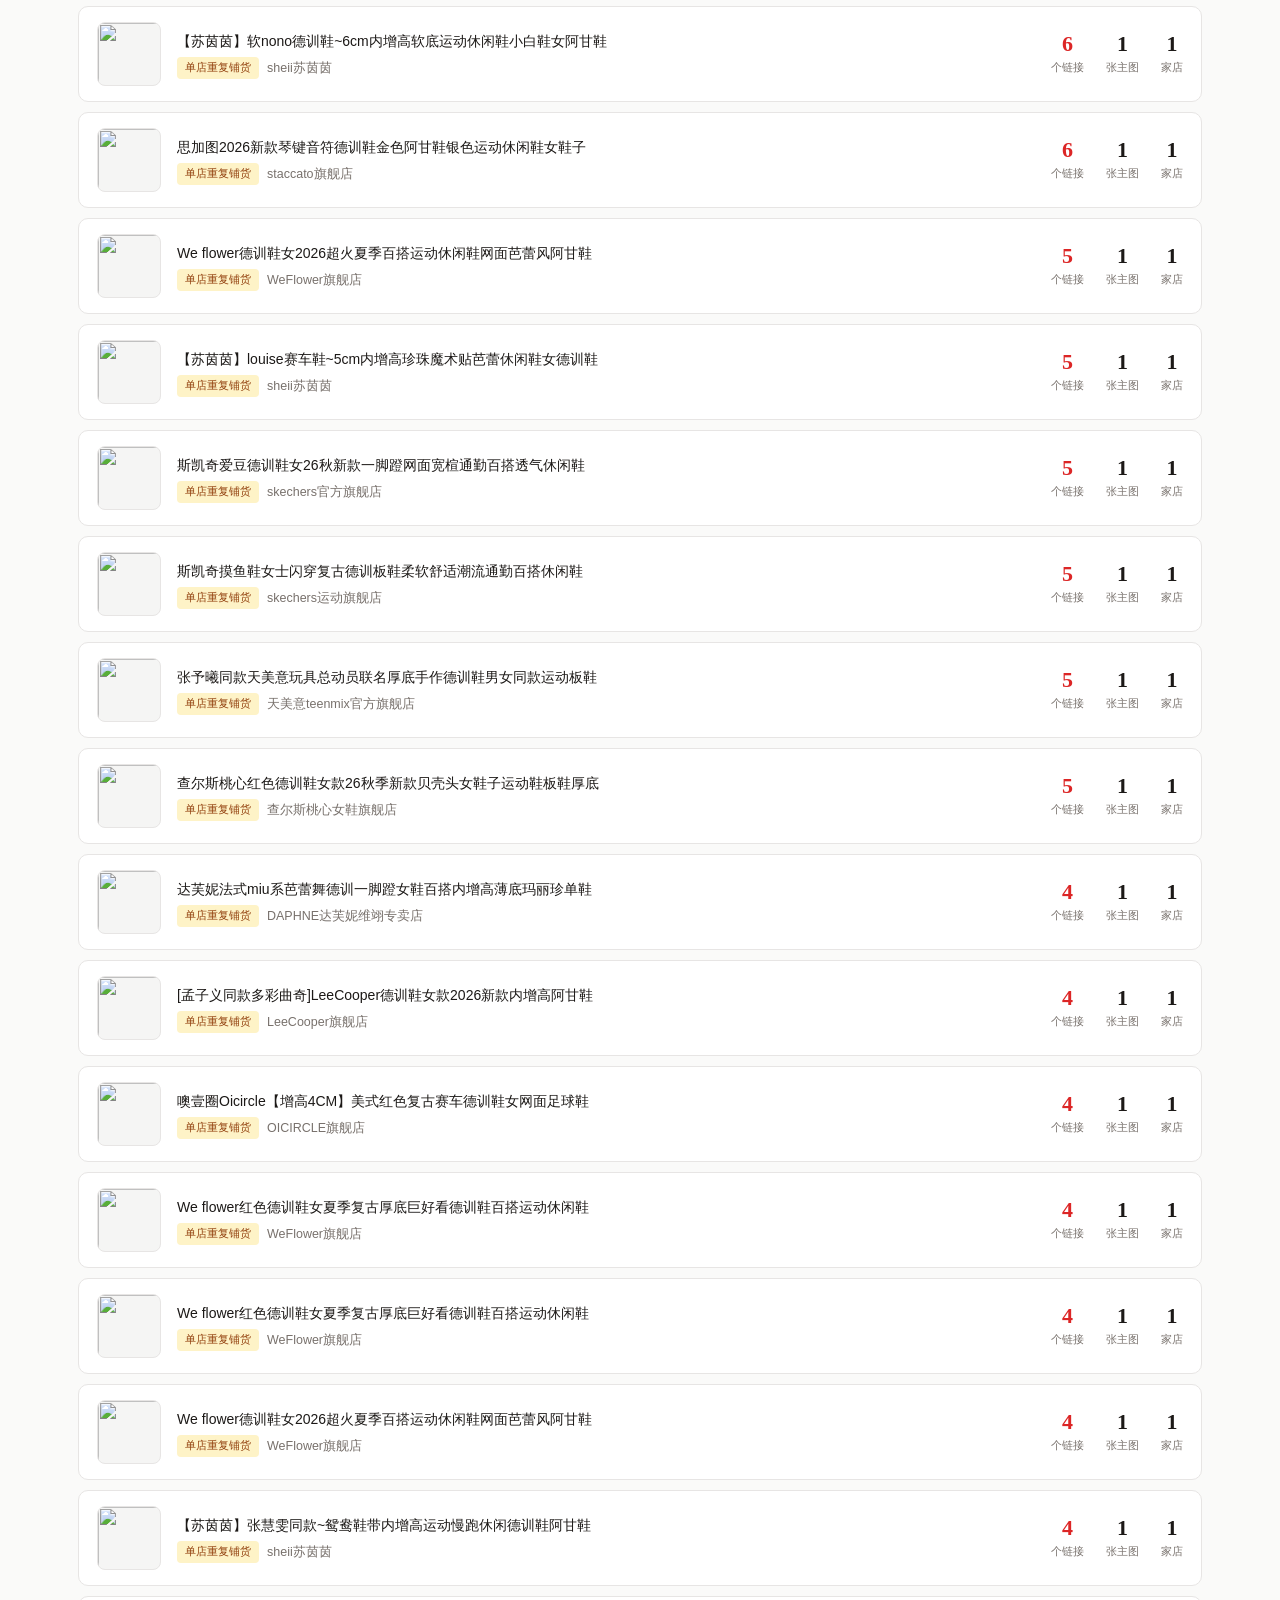
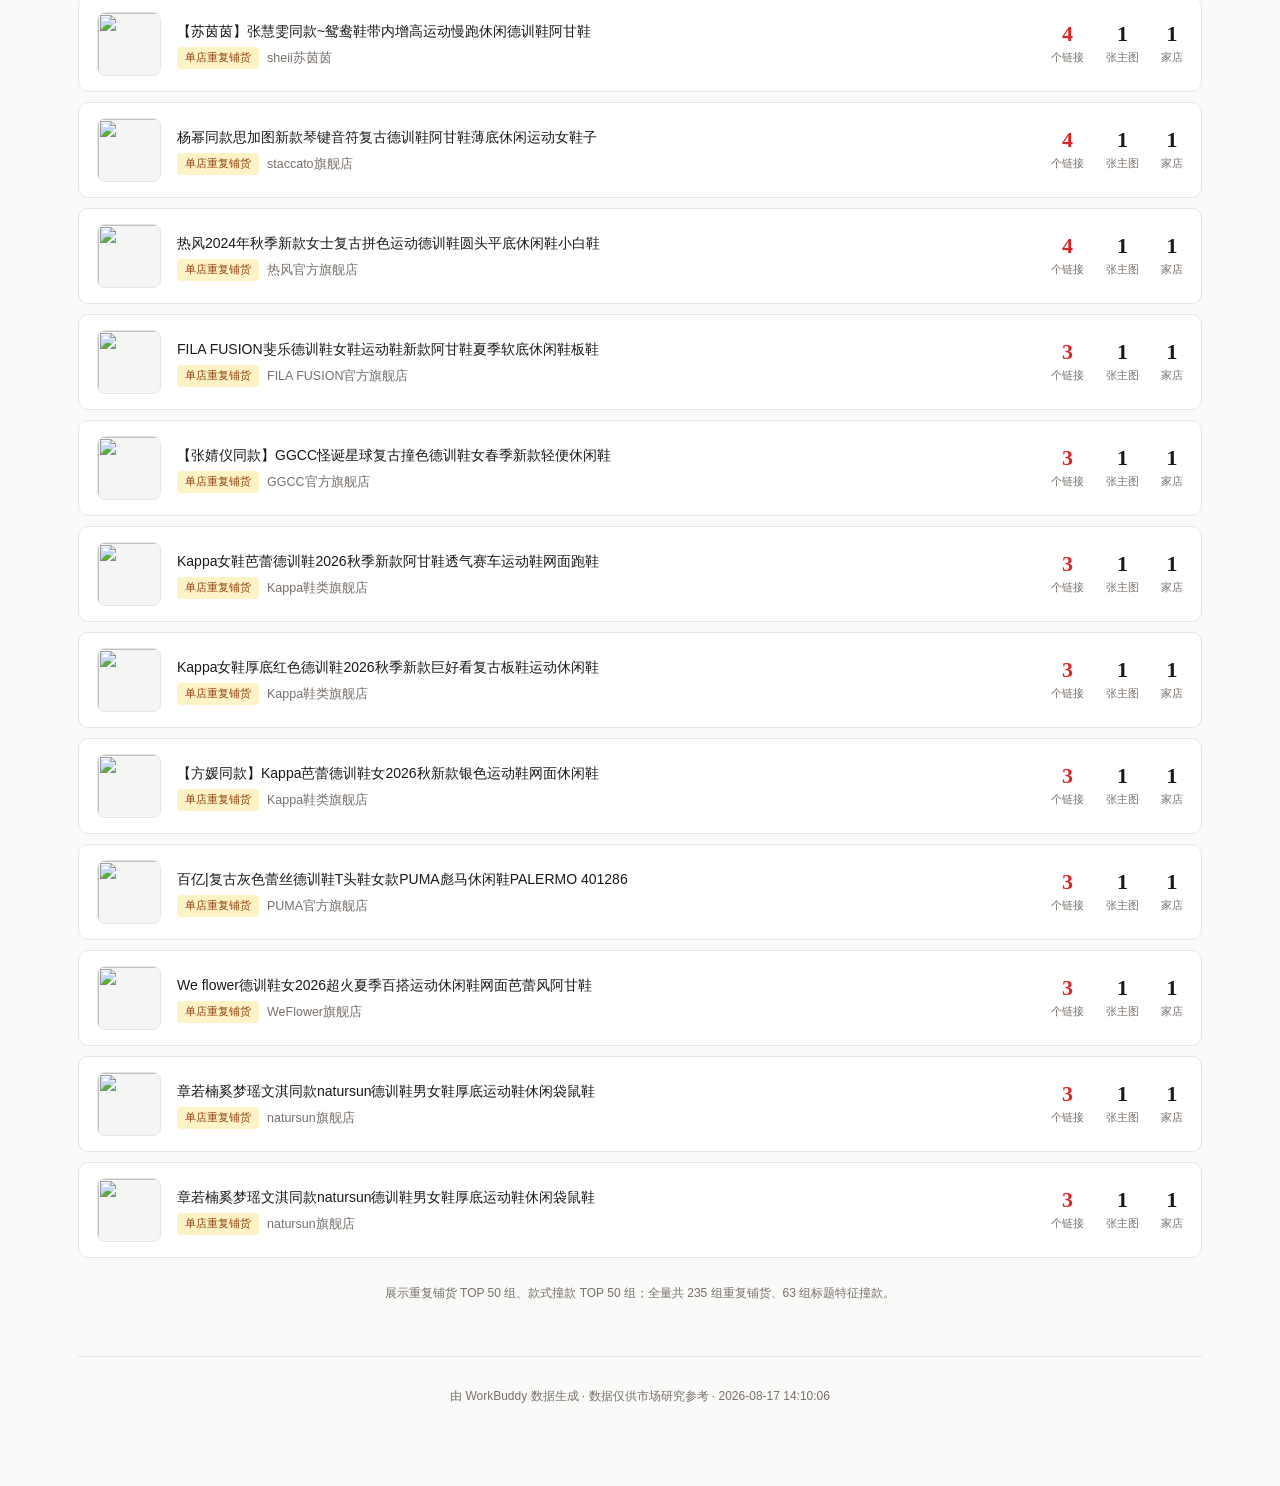
==== commit 17b11c62: "Align dashboard analysis with reference口径" ====
--- a/market-dashboard/index.html
+++ b/market-dashboard/index.html
@@ -84,7 +84,7 @@
 
     <section>
       <div class="sec-title">视觉同质化</div>
-      <div class="sec-desc">主图归一化后拆分「同图多链接」与「标题特征近似款」两类现象，点击展开查看详情</div>
+      <div class="sec-desc">主图归一化后拆分「同图多链接」与「标题特征撞款」两类现象，点击展开查看详情</div>
       <div class="vtabs">
         <button class="vtab on" type="button" data-tab="dup">重复铺货 / 同款<span class="vn" id="dupCnt"></span></button>
         <button class="vtab" type="button" data-tab="style">款式撞款<span class="vn" id="styleCnt"></span></button>
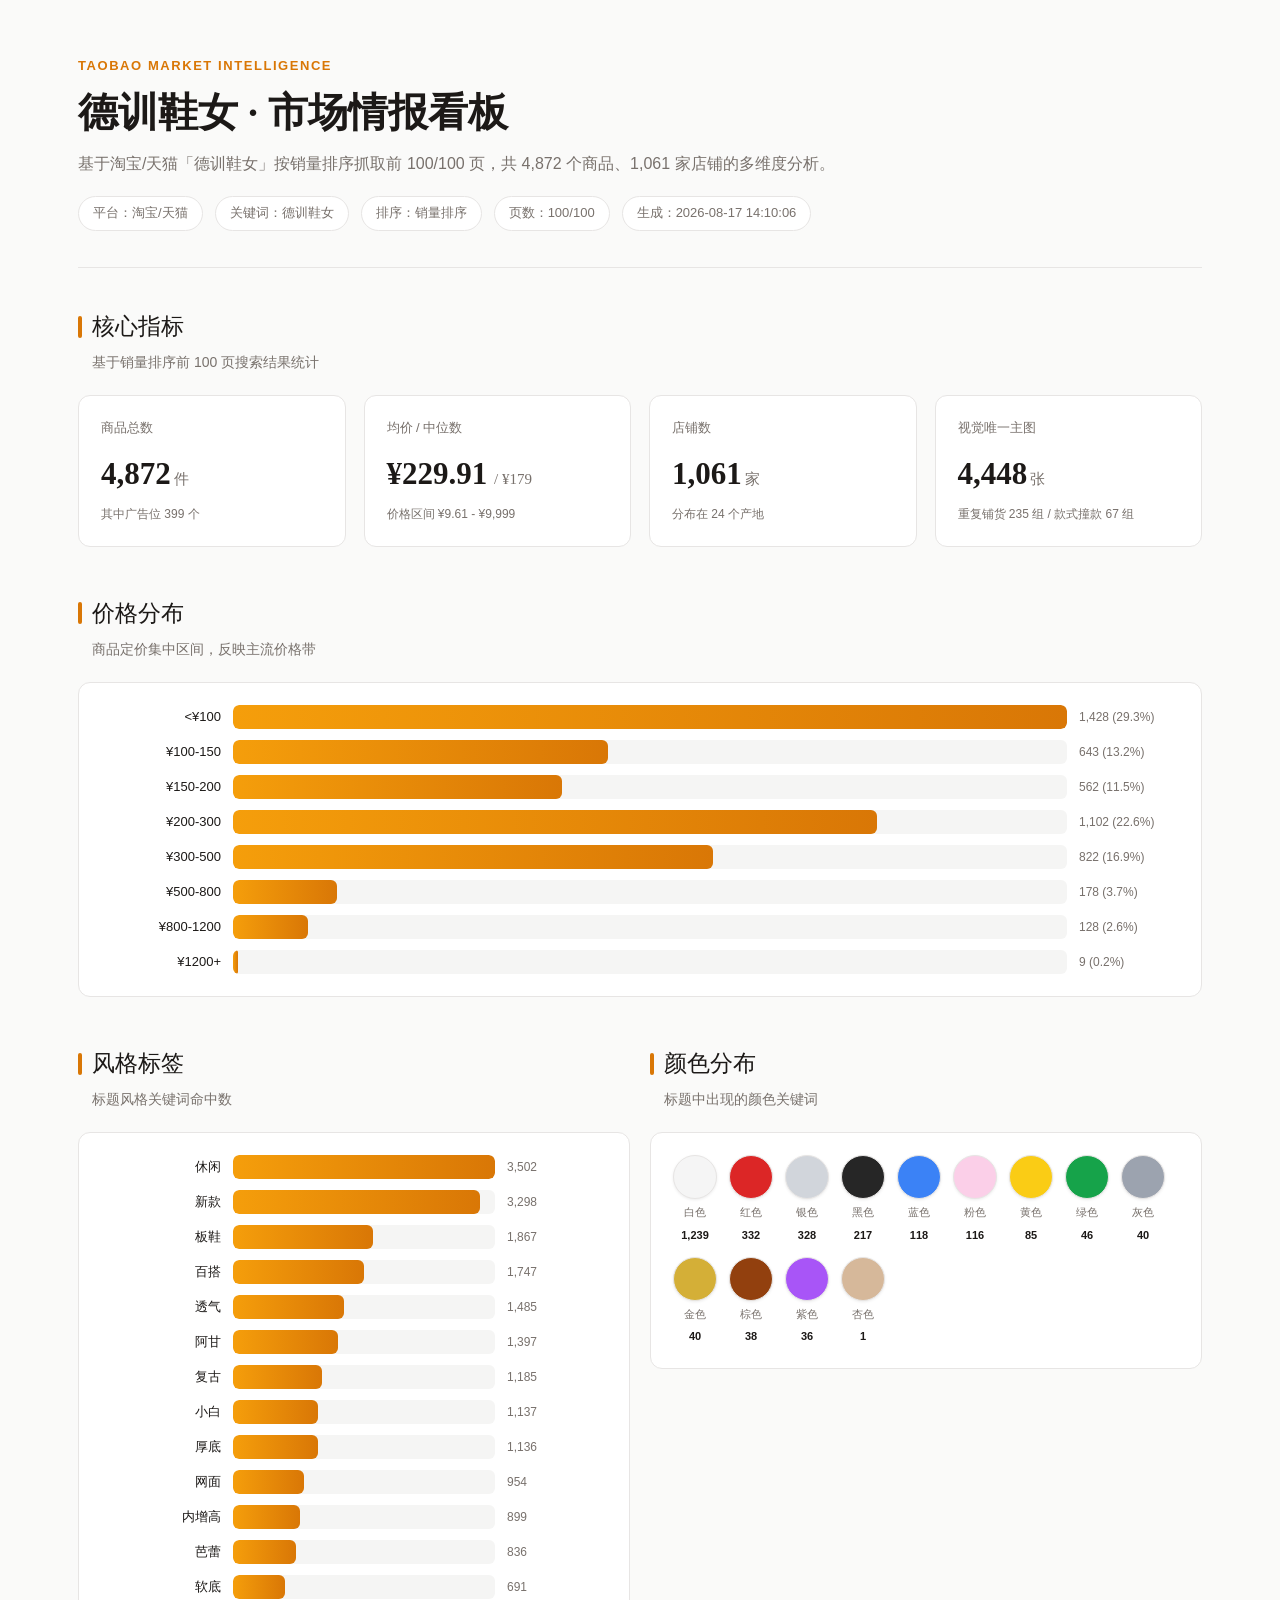
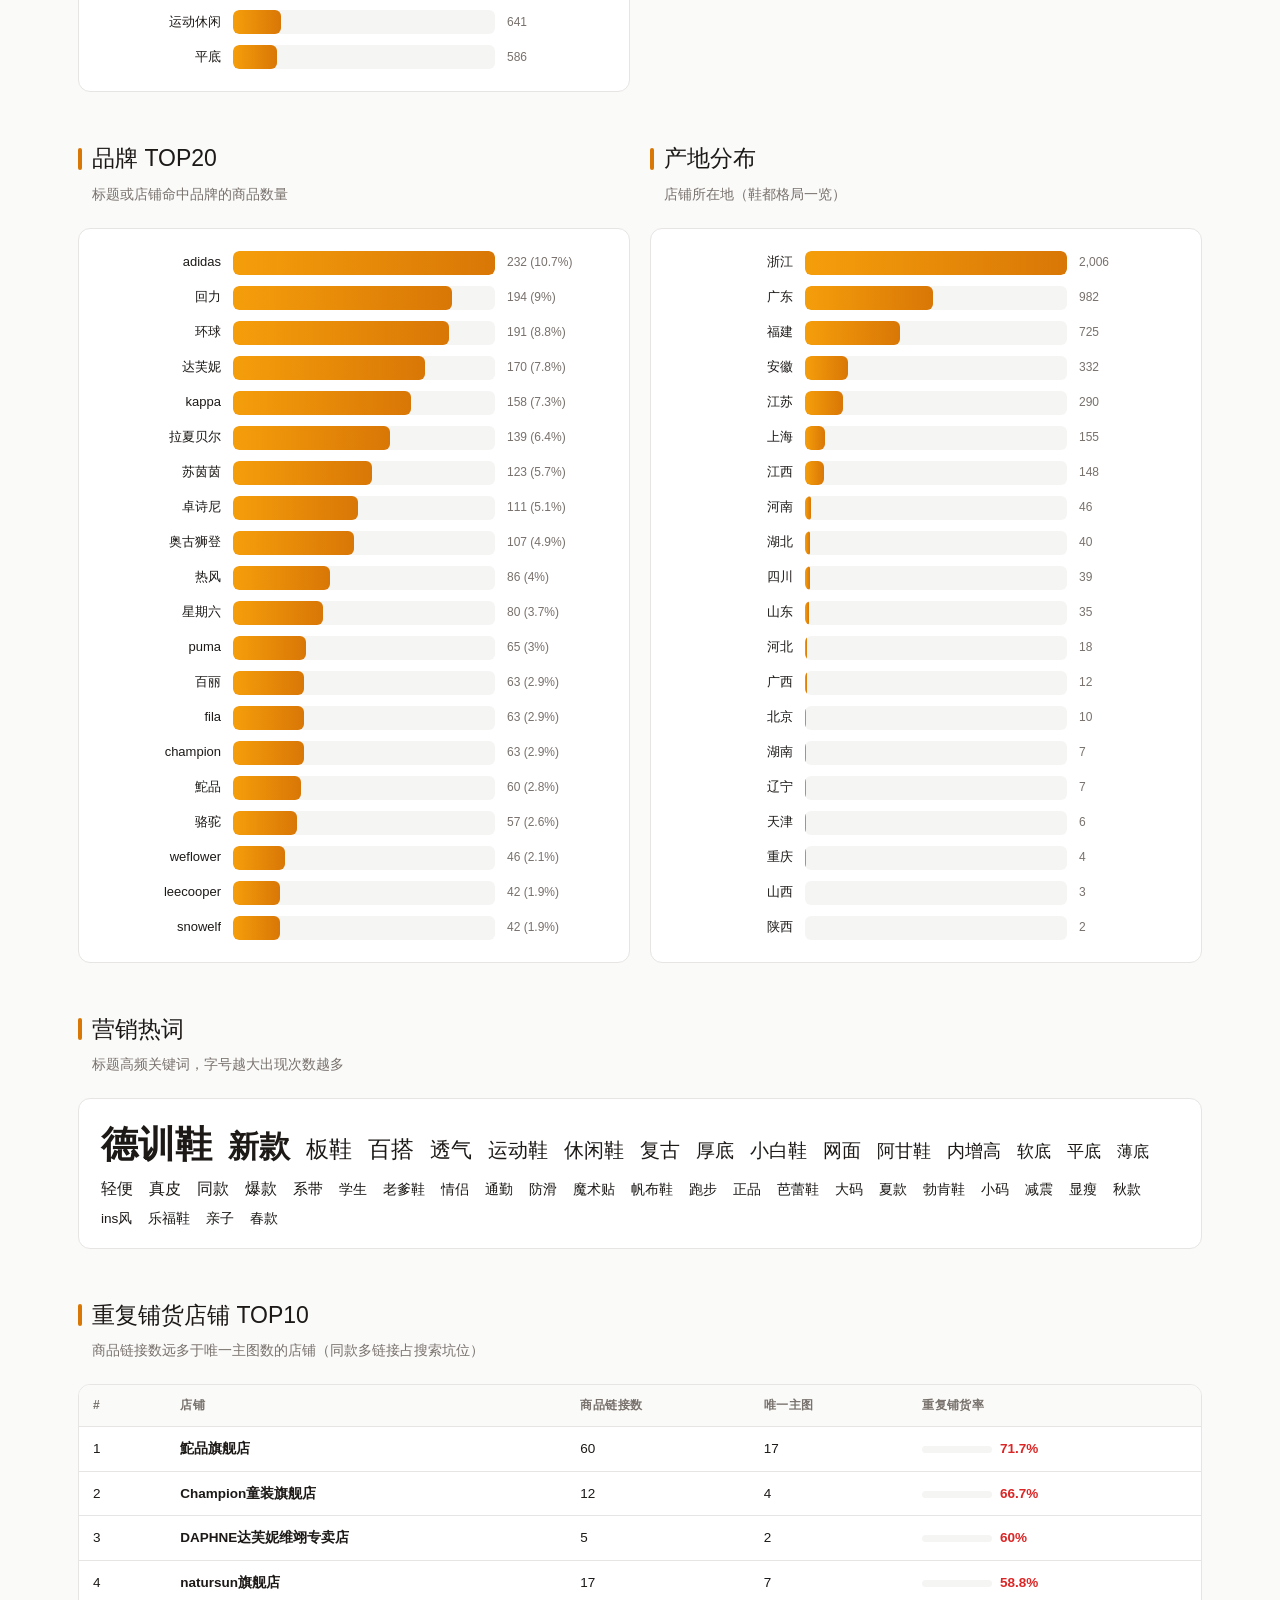
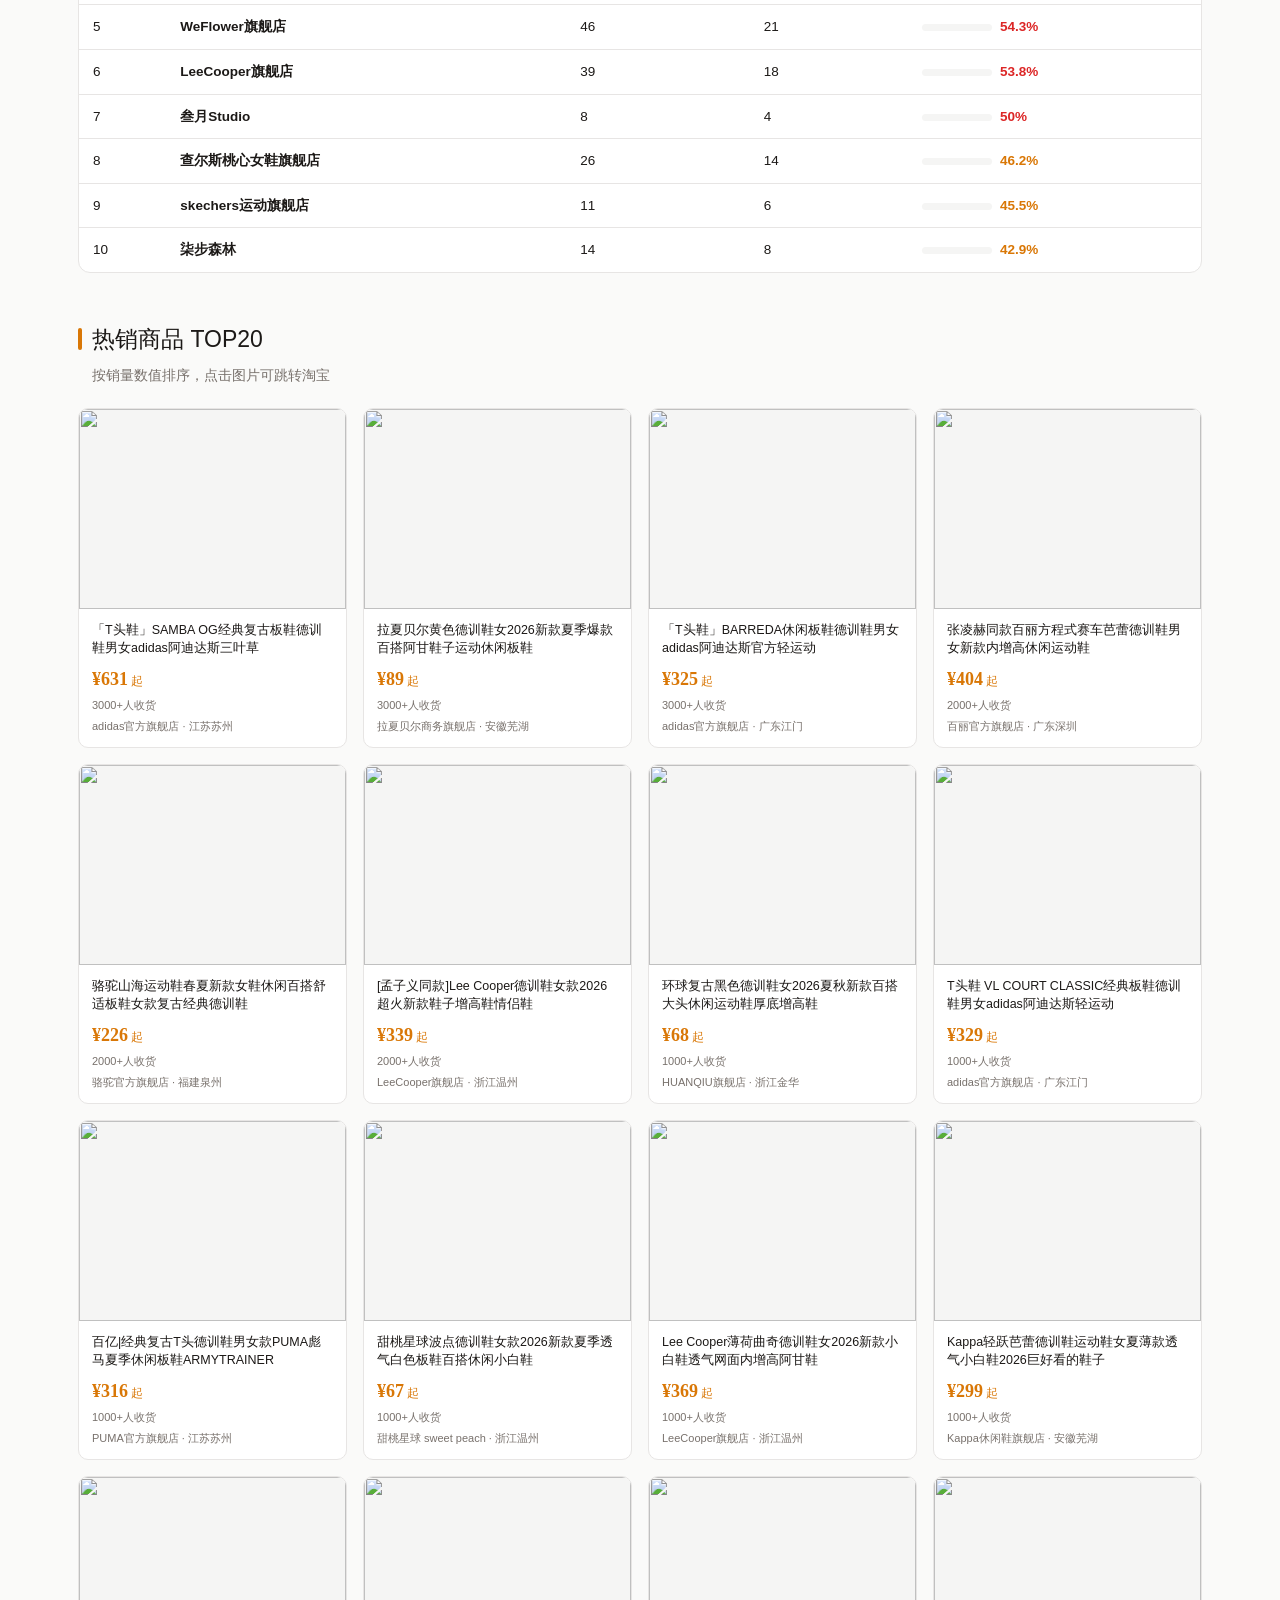
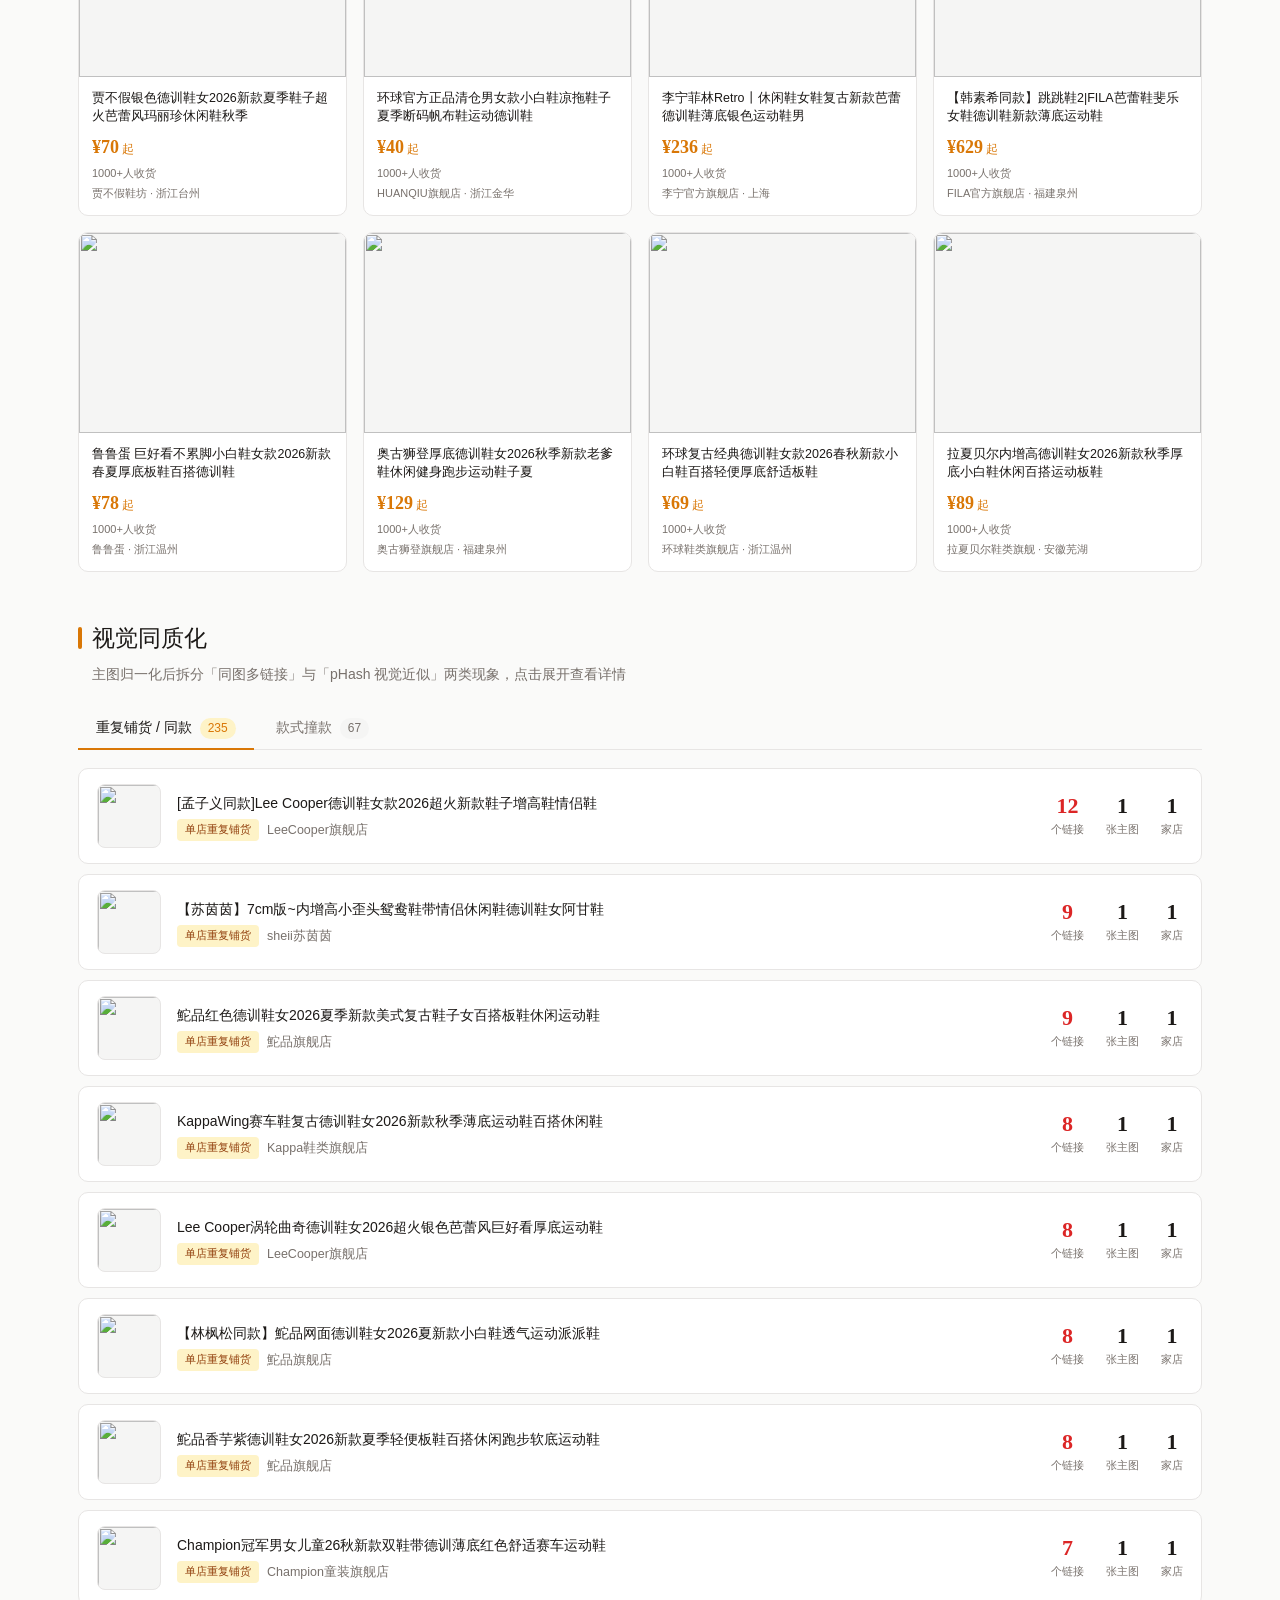
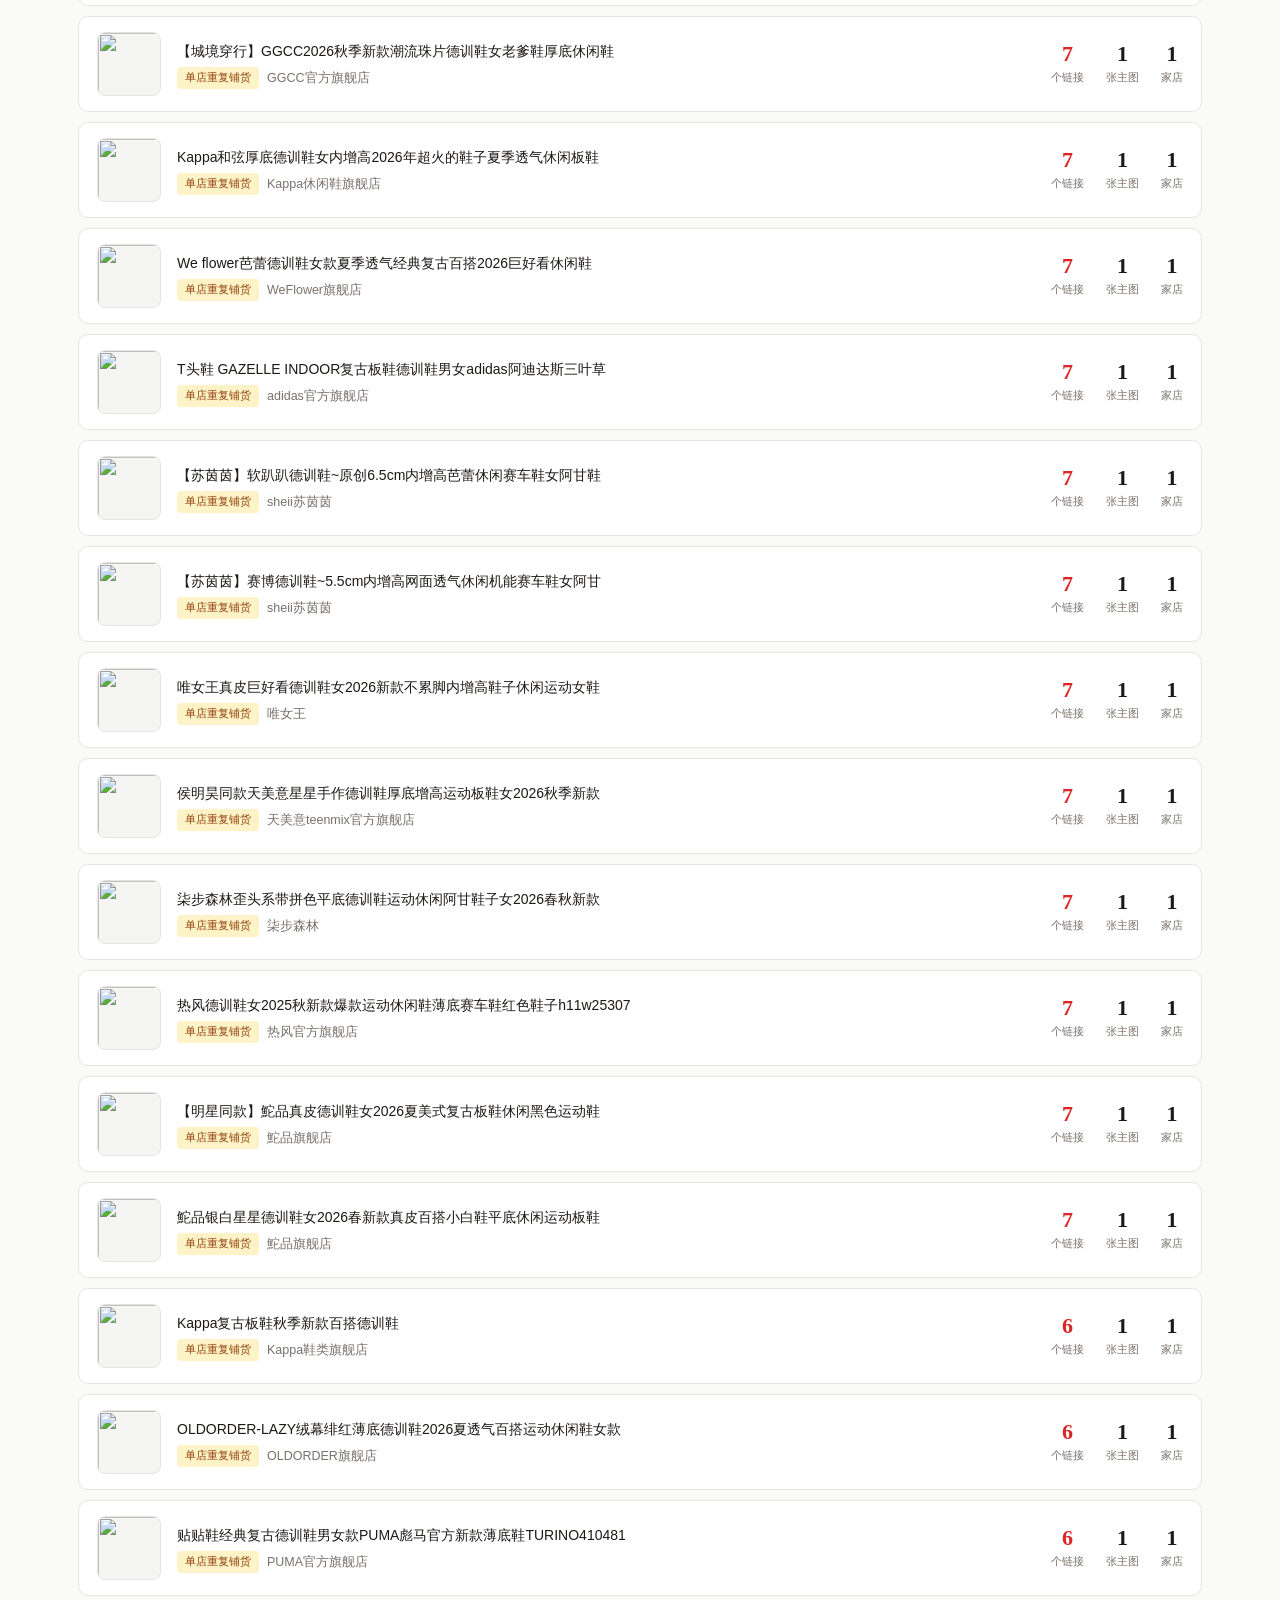
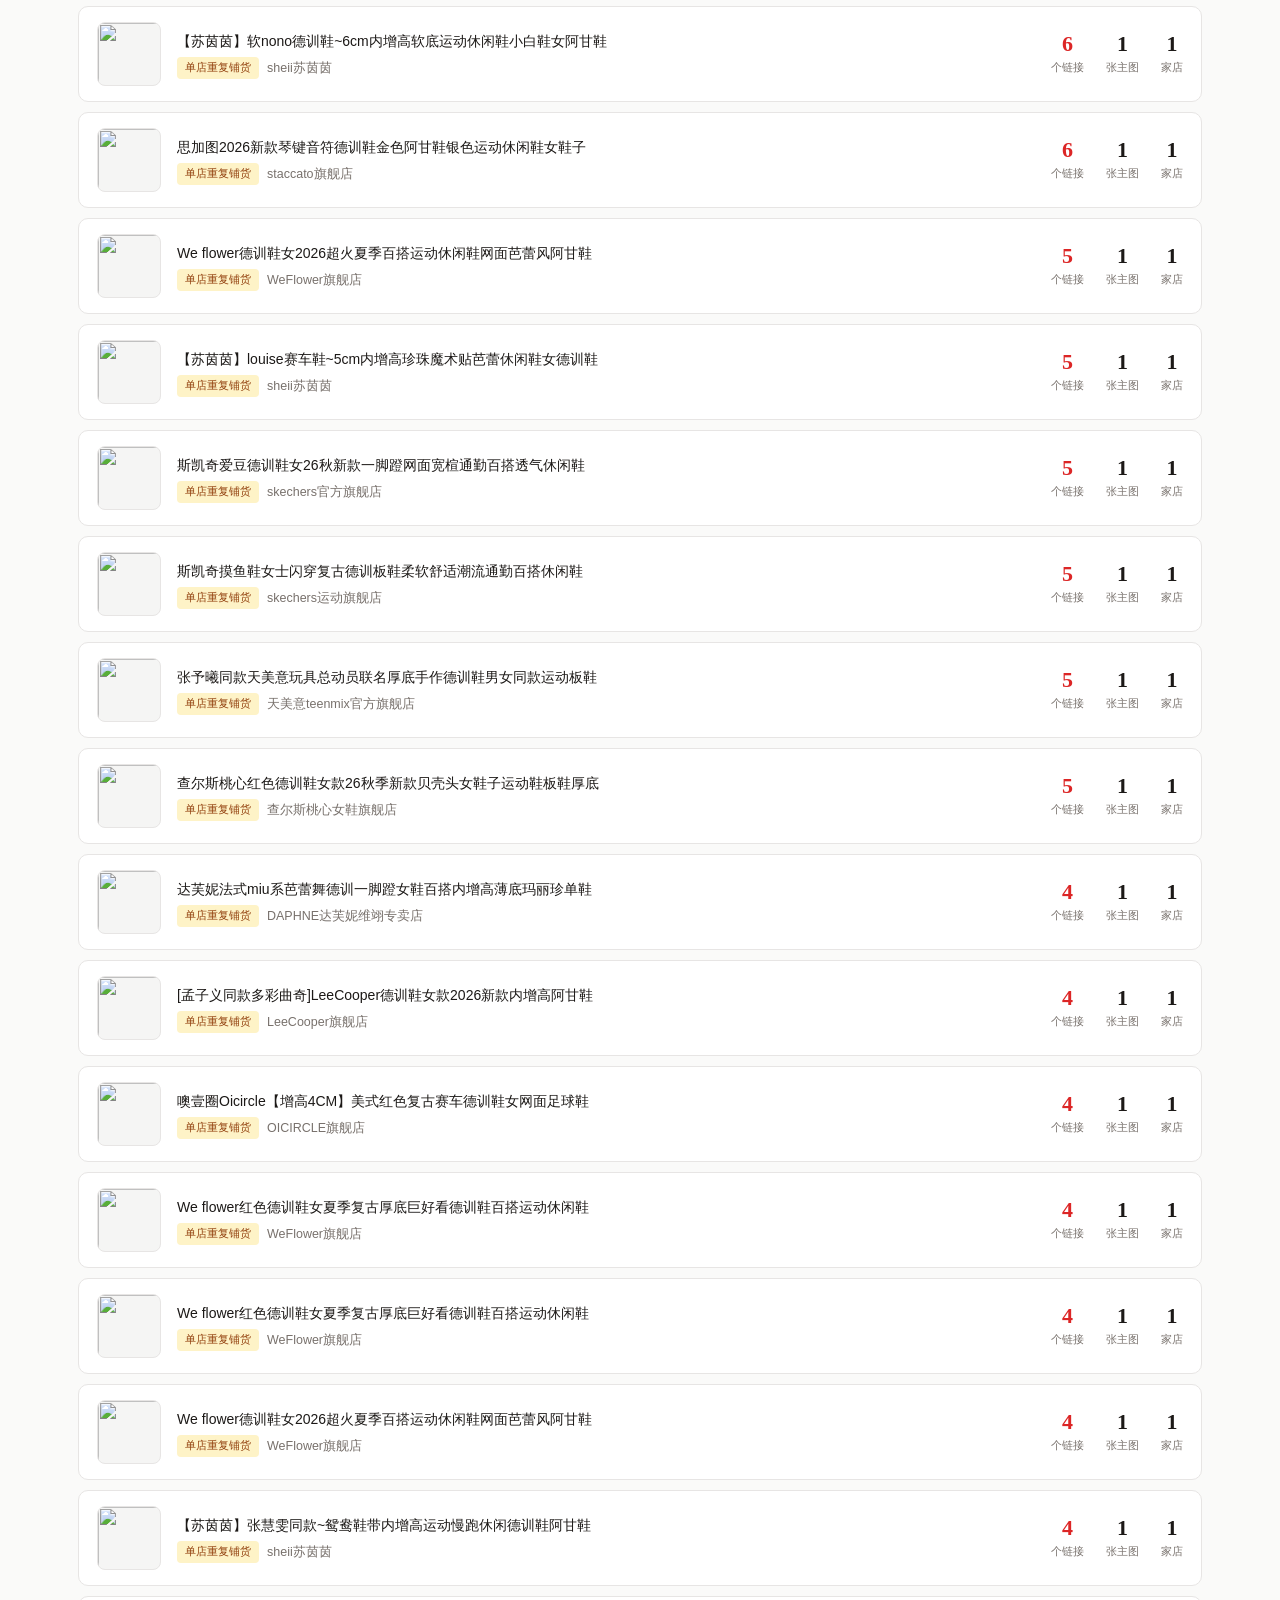
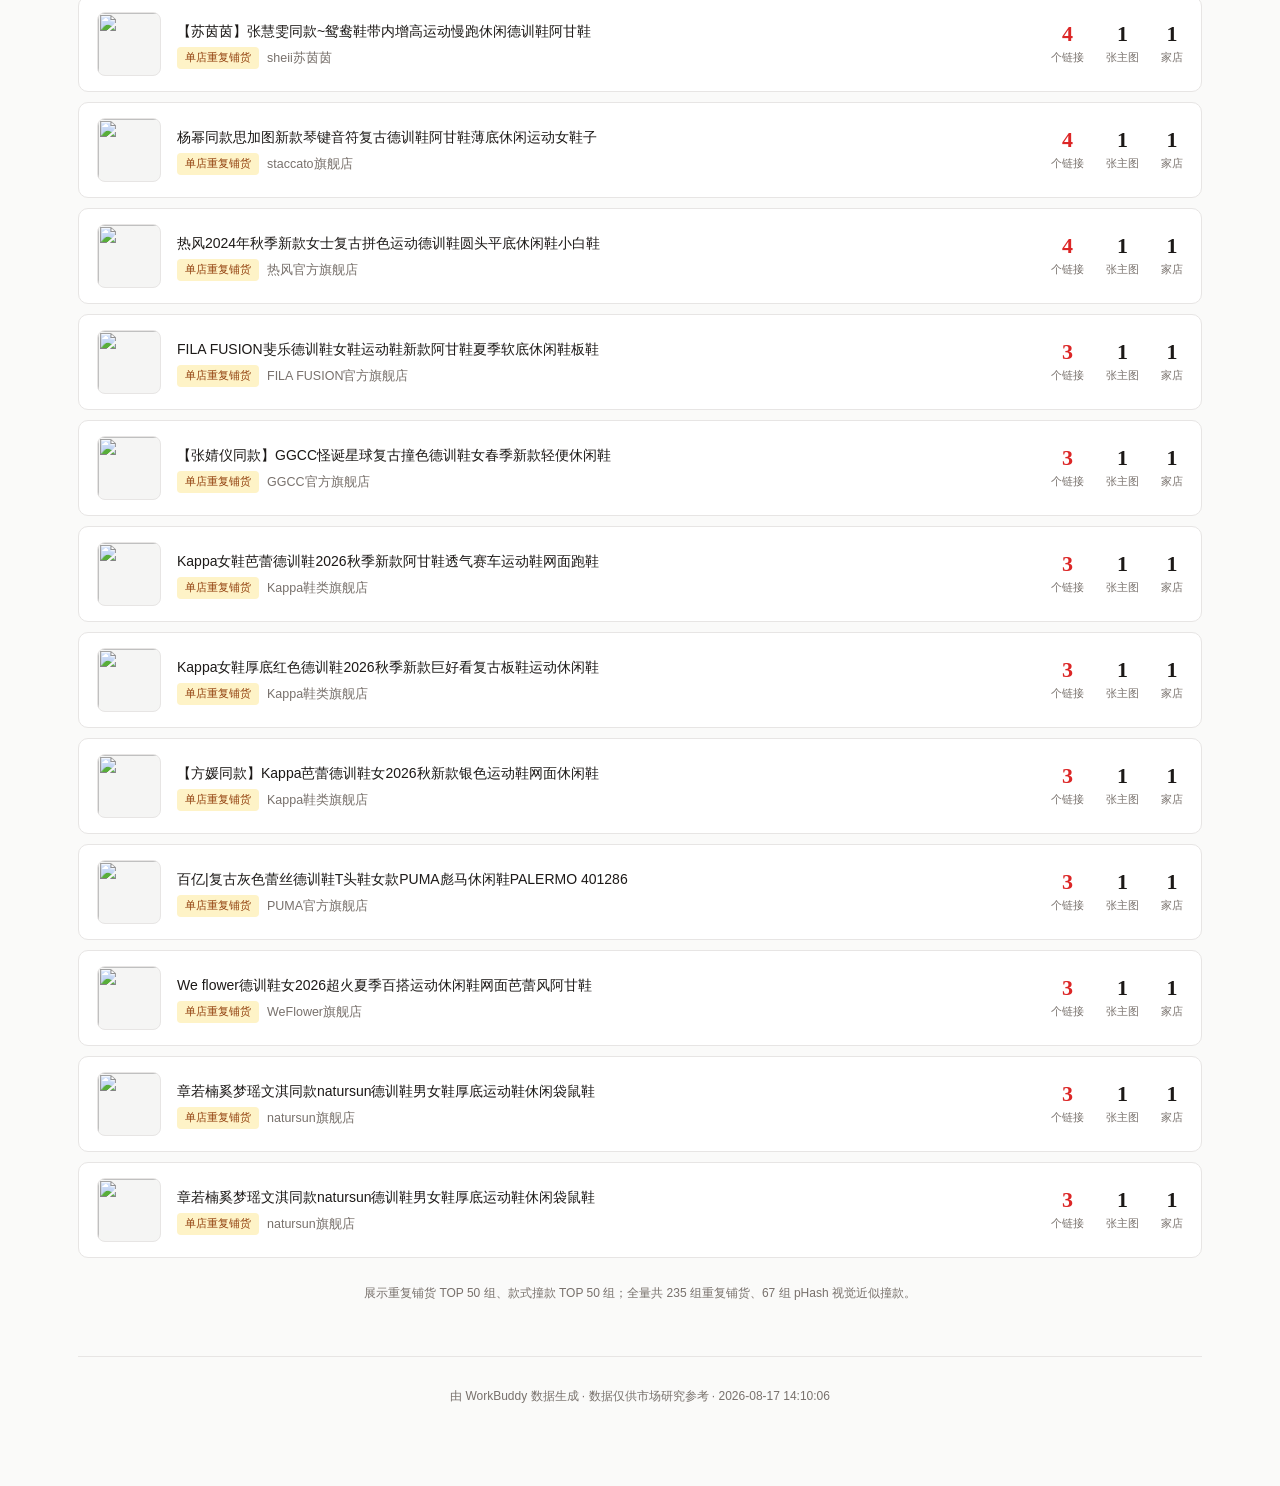
==== commit 6bcac835: "Use pHash for visual homogeneity grouping" ====
--- a/market-dashboard/index.html
+++ b/market-dashboard/index.html
@@ -84,7 +84,7 @@
 
     <section>
       <div class="sec-title">视觉同质化</div>
-      <div class="sec-desc">主图归一化后拆分「同图多链接」与「标题特征撞款」两类现象，点击展开查看详情</div>
+      <div class="sec-desc">主图归一化后拆分「同图多链接」与「pHash 视觉近似」两类现象，点击展开查看详情</div>
       <div class="vtabs">
         <button class="vtab on" type="button" data-tab="dup">重复铺货 / 同款<span class="vn" id="dupCnt"></span></button>
         <button class="vtab" type="button" data-tab="style">款式撞款<span class="vn" id="styleCnt"></span></button>
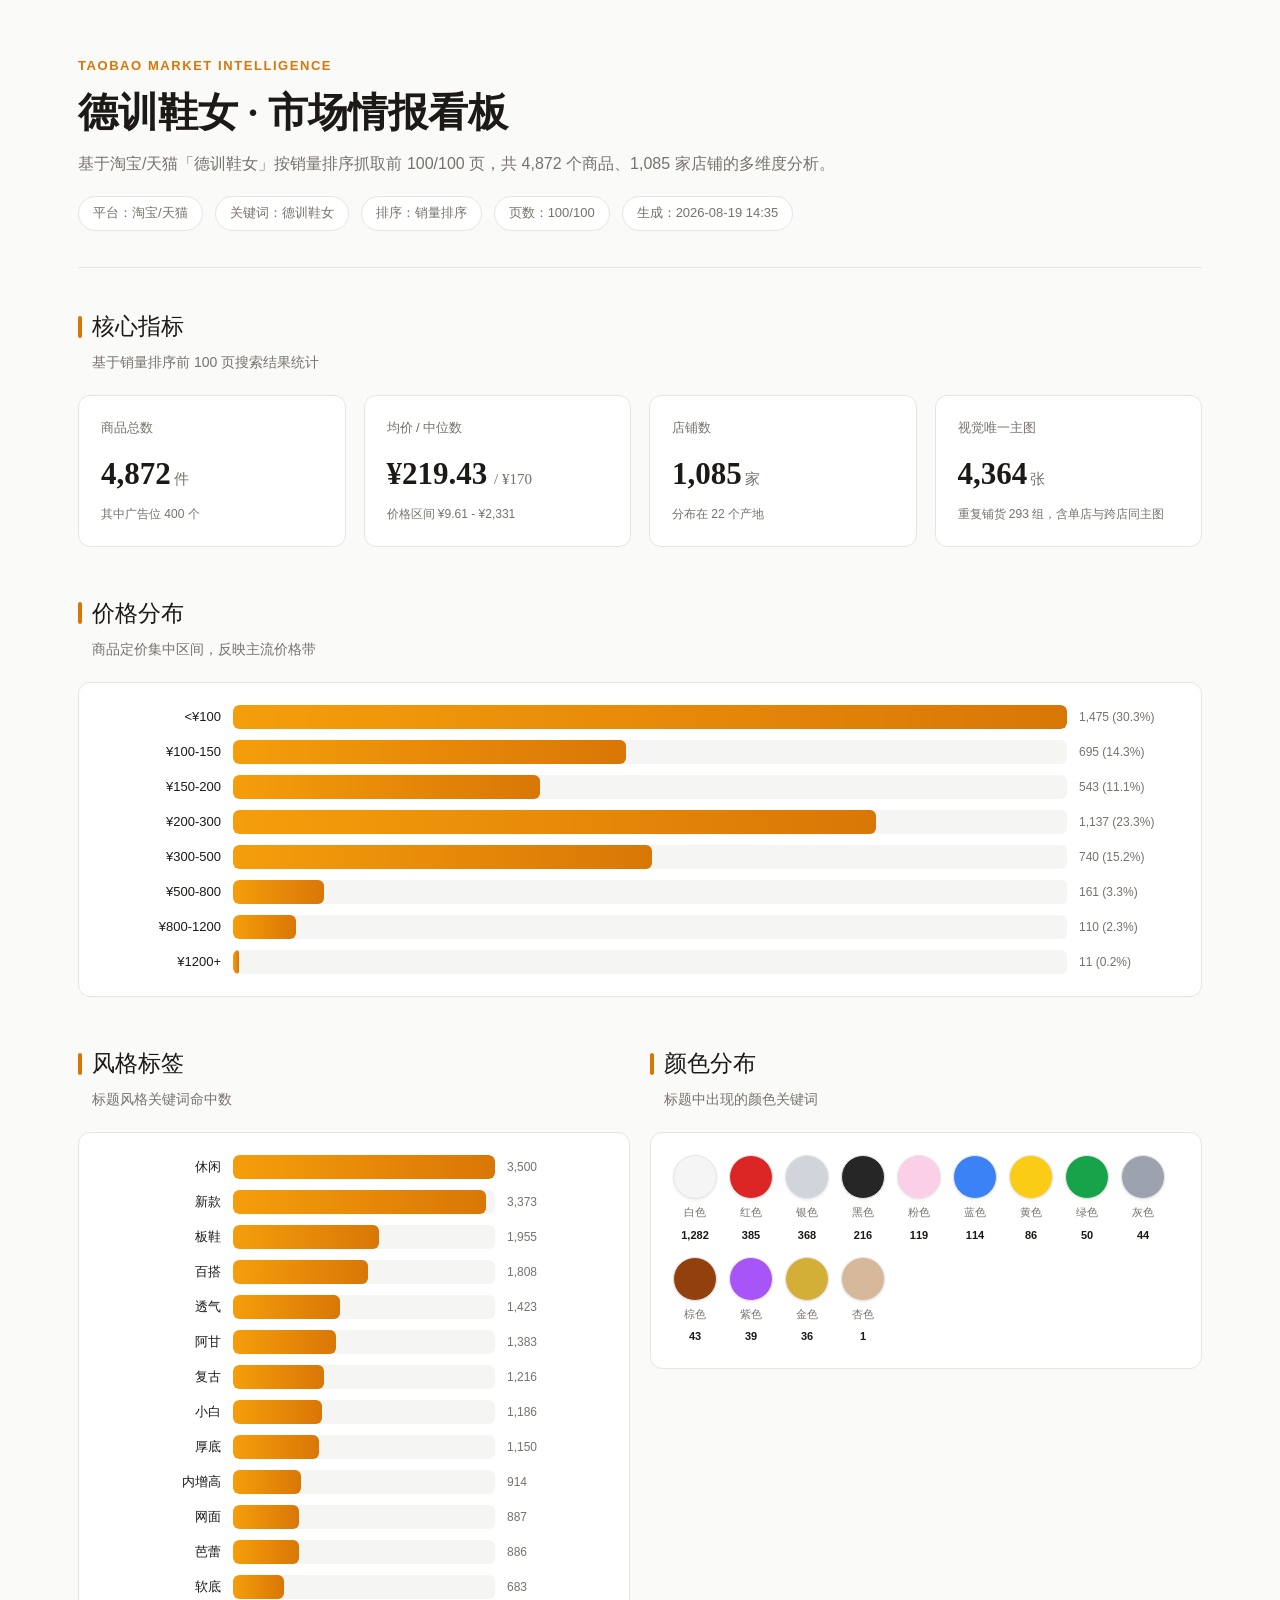
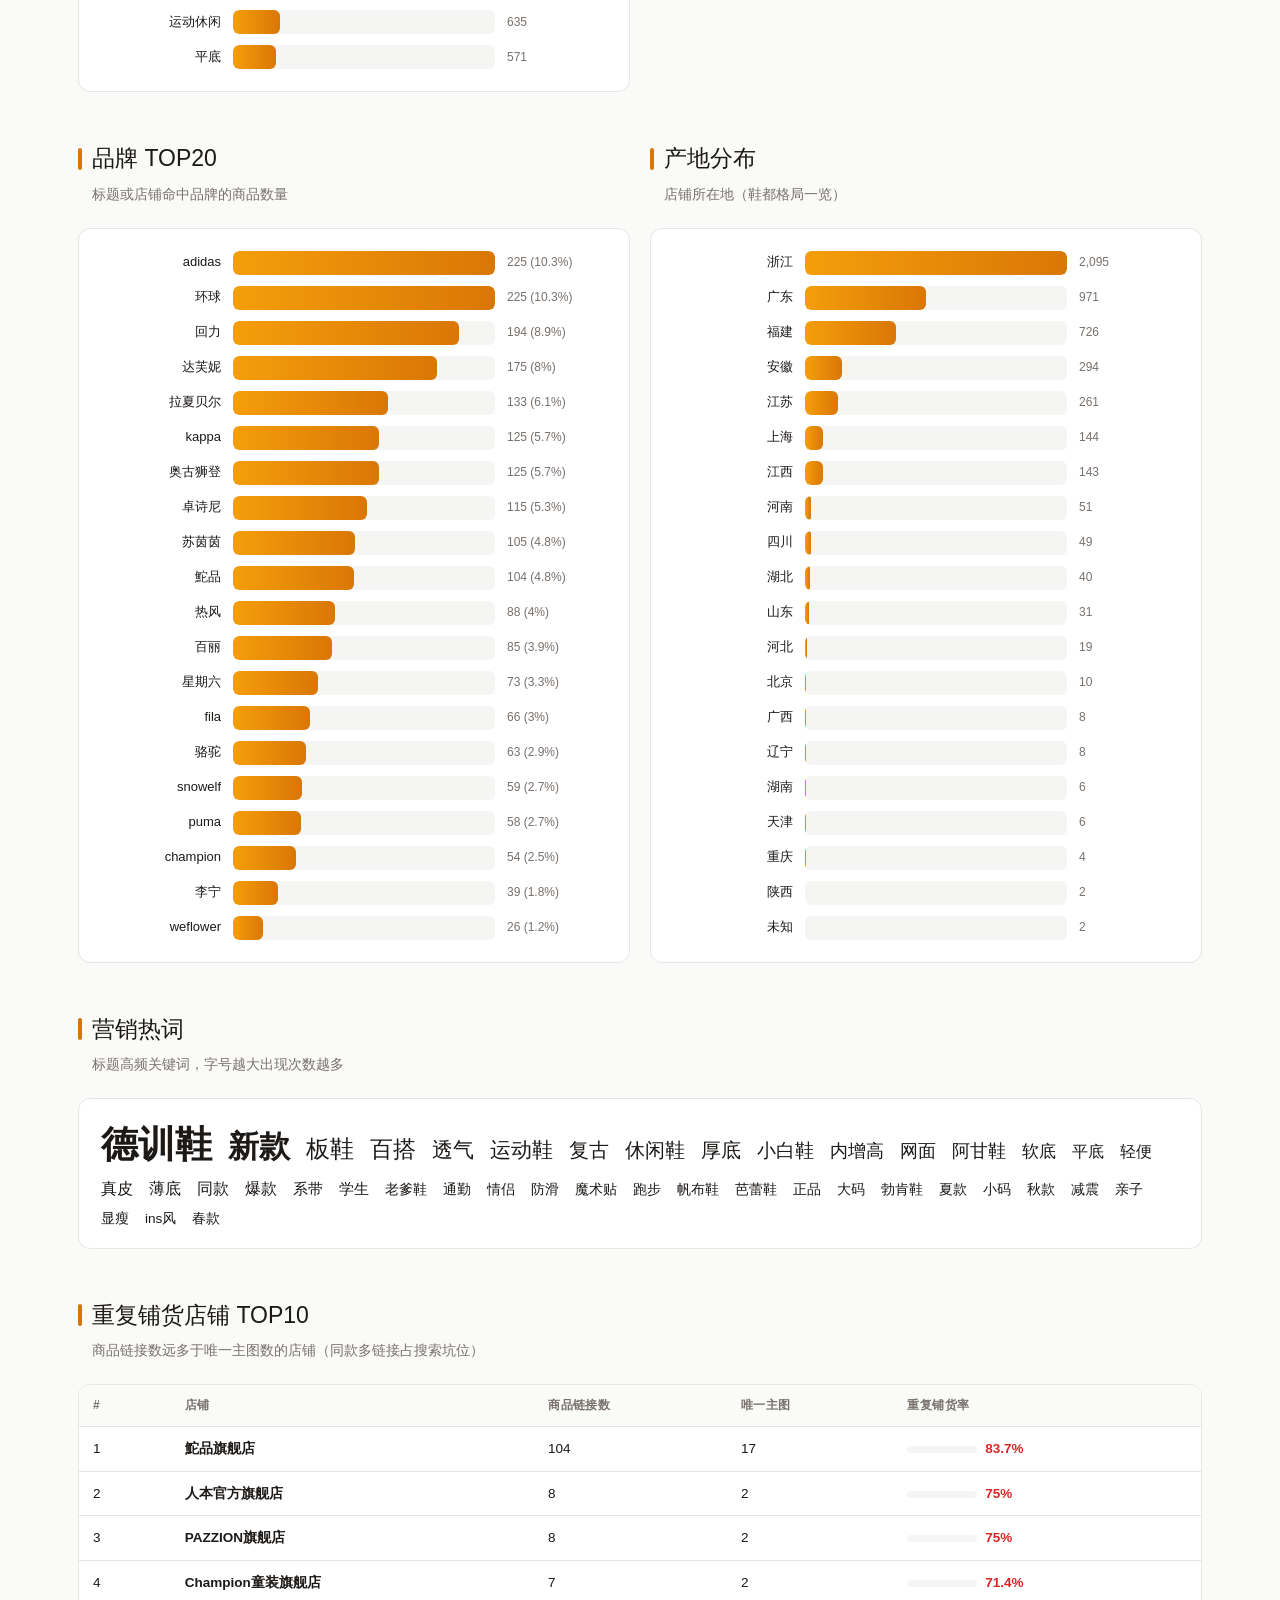
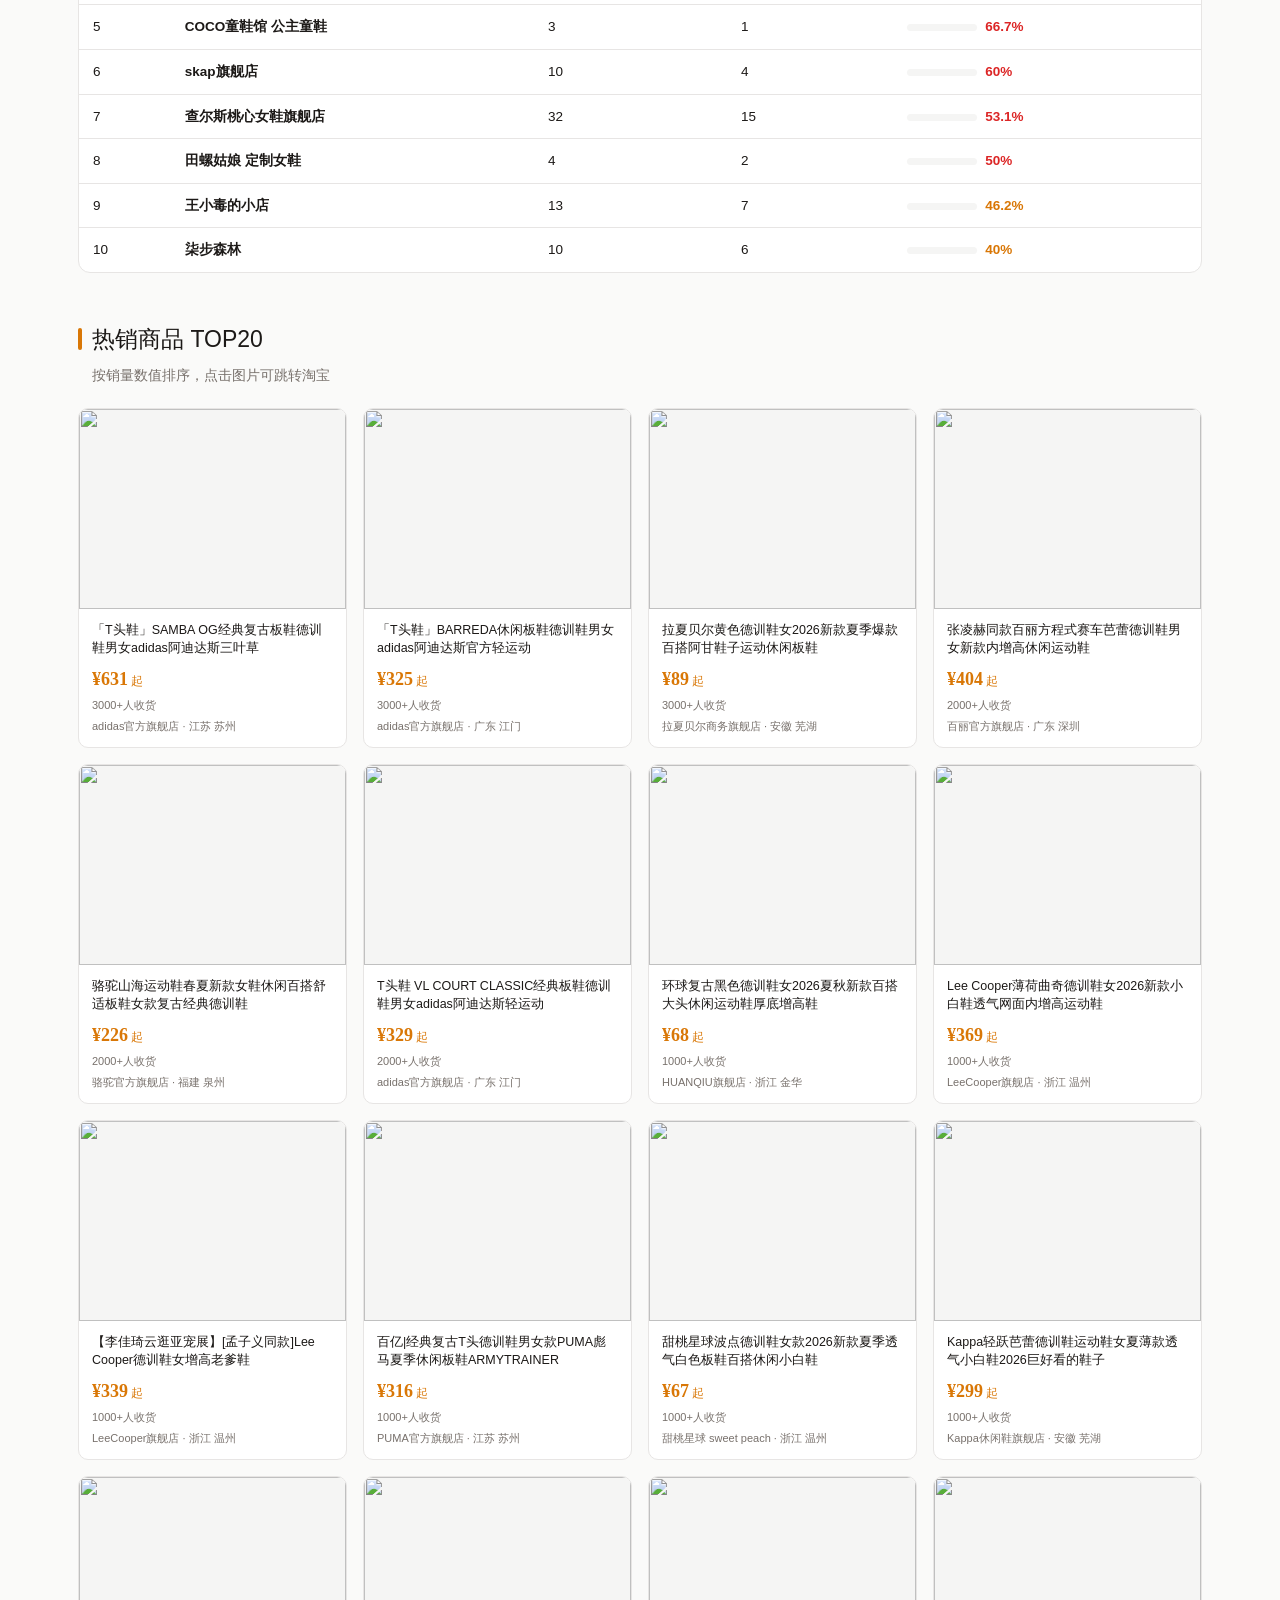
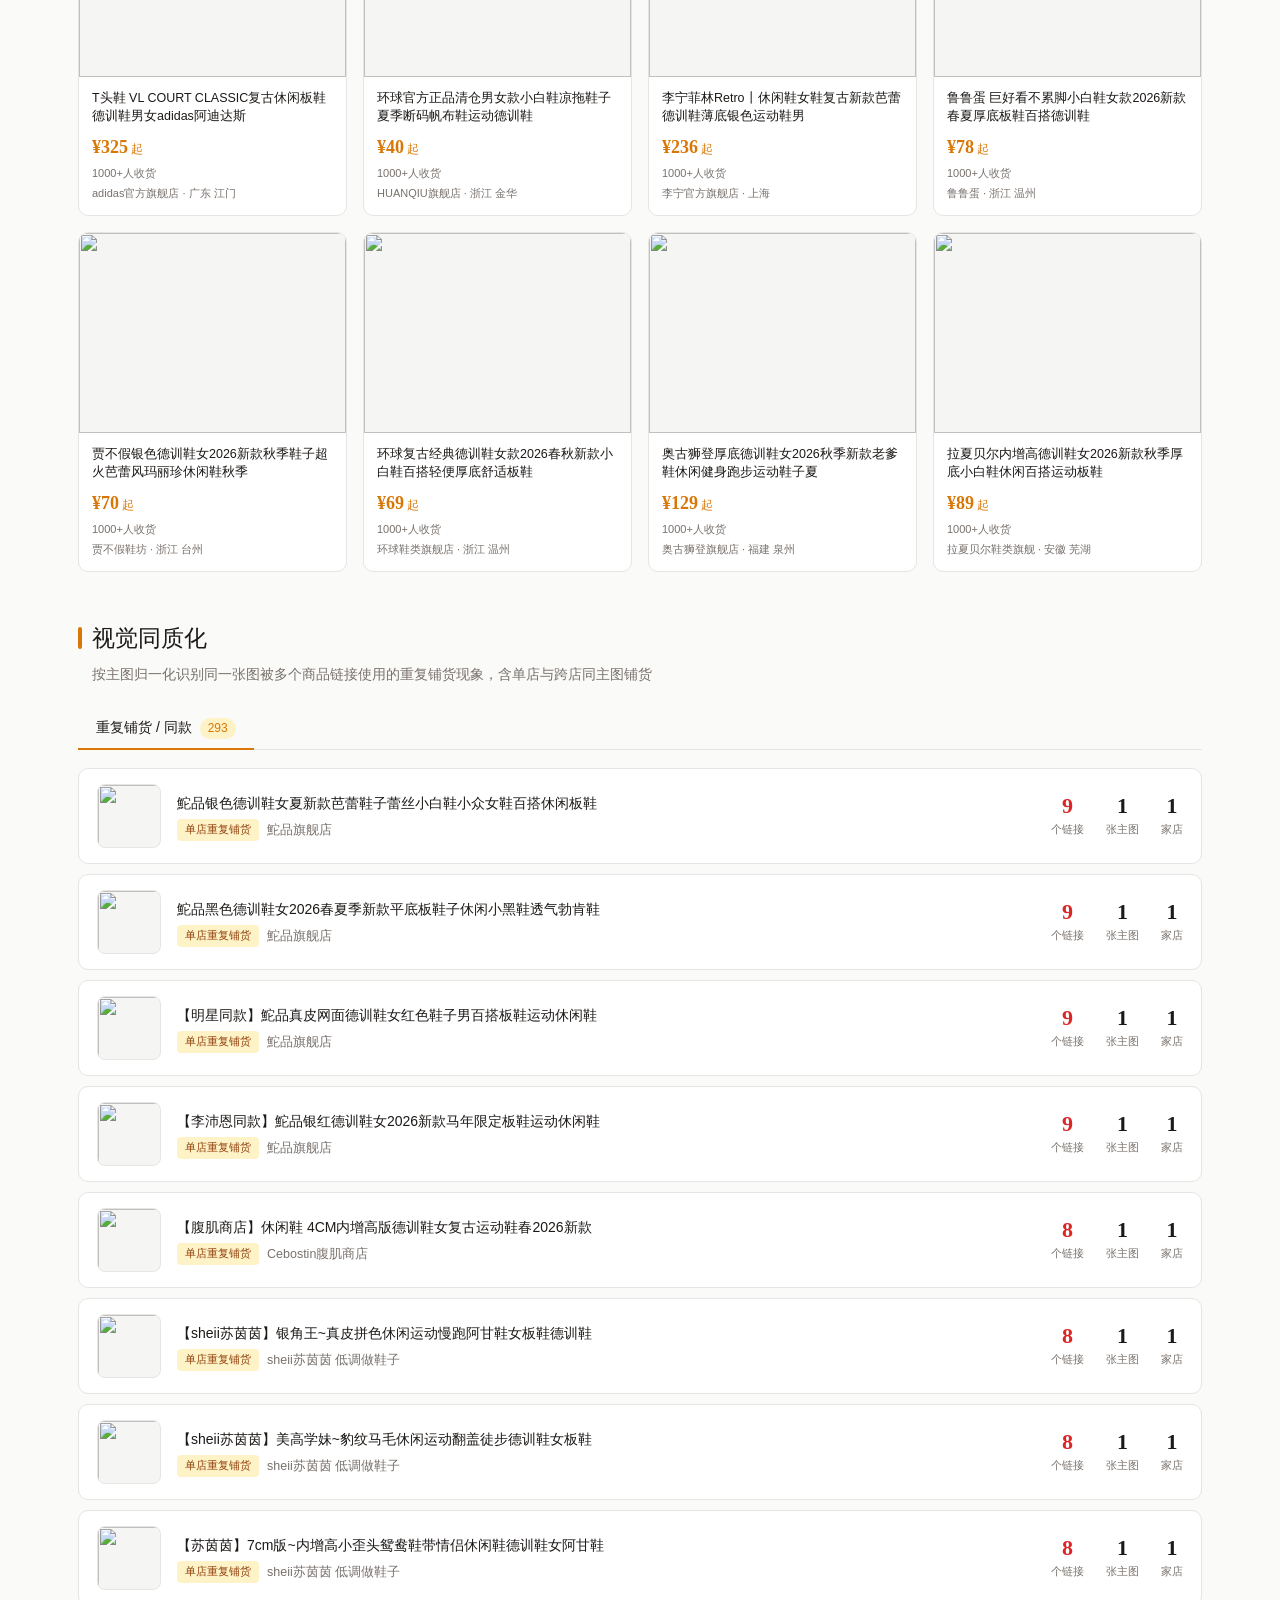
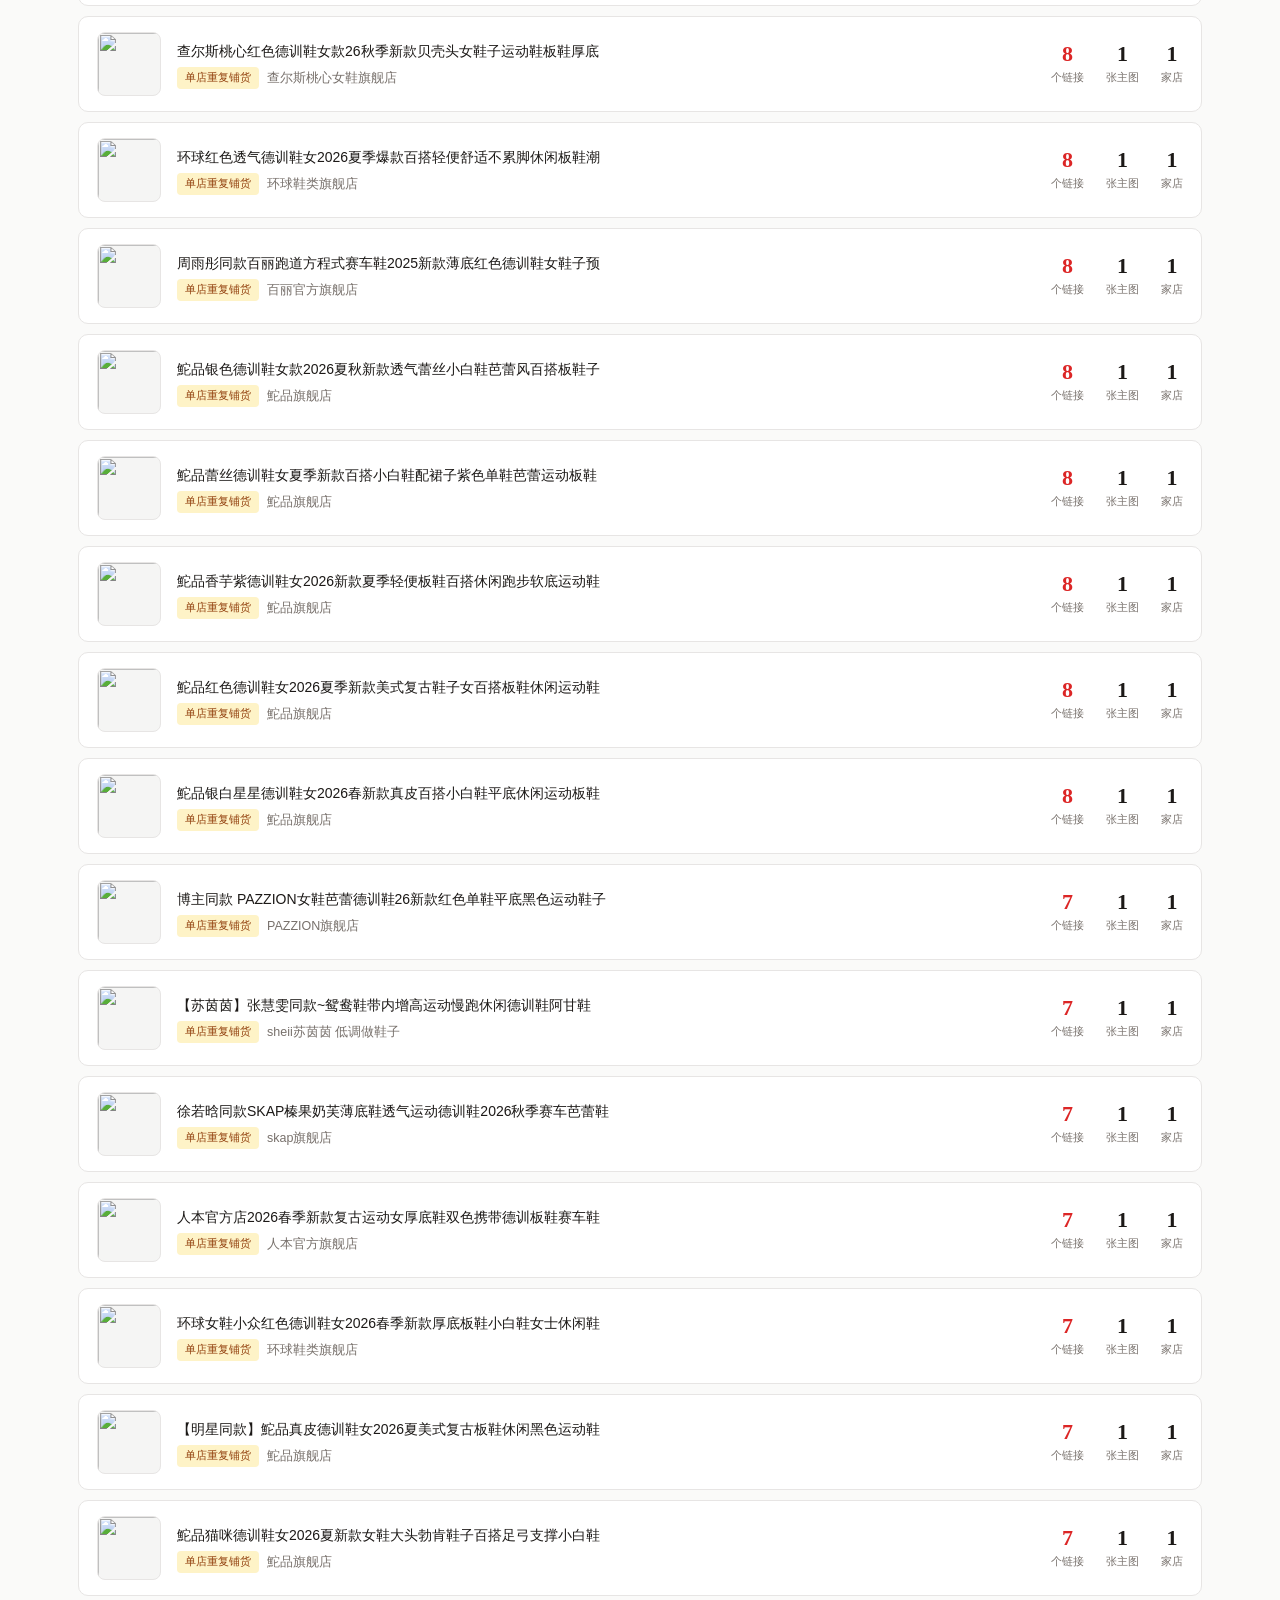
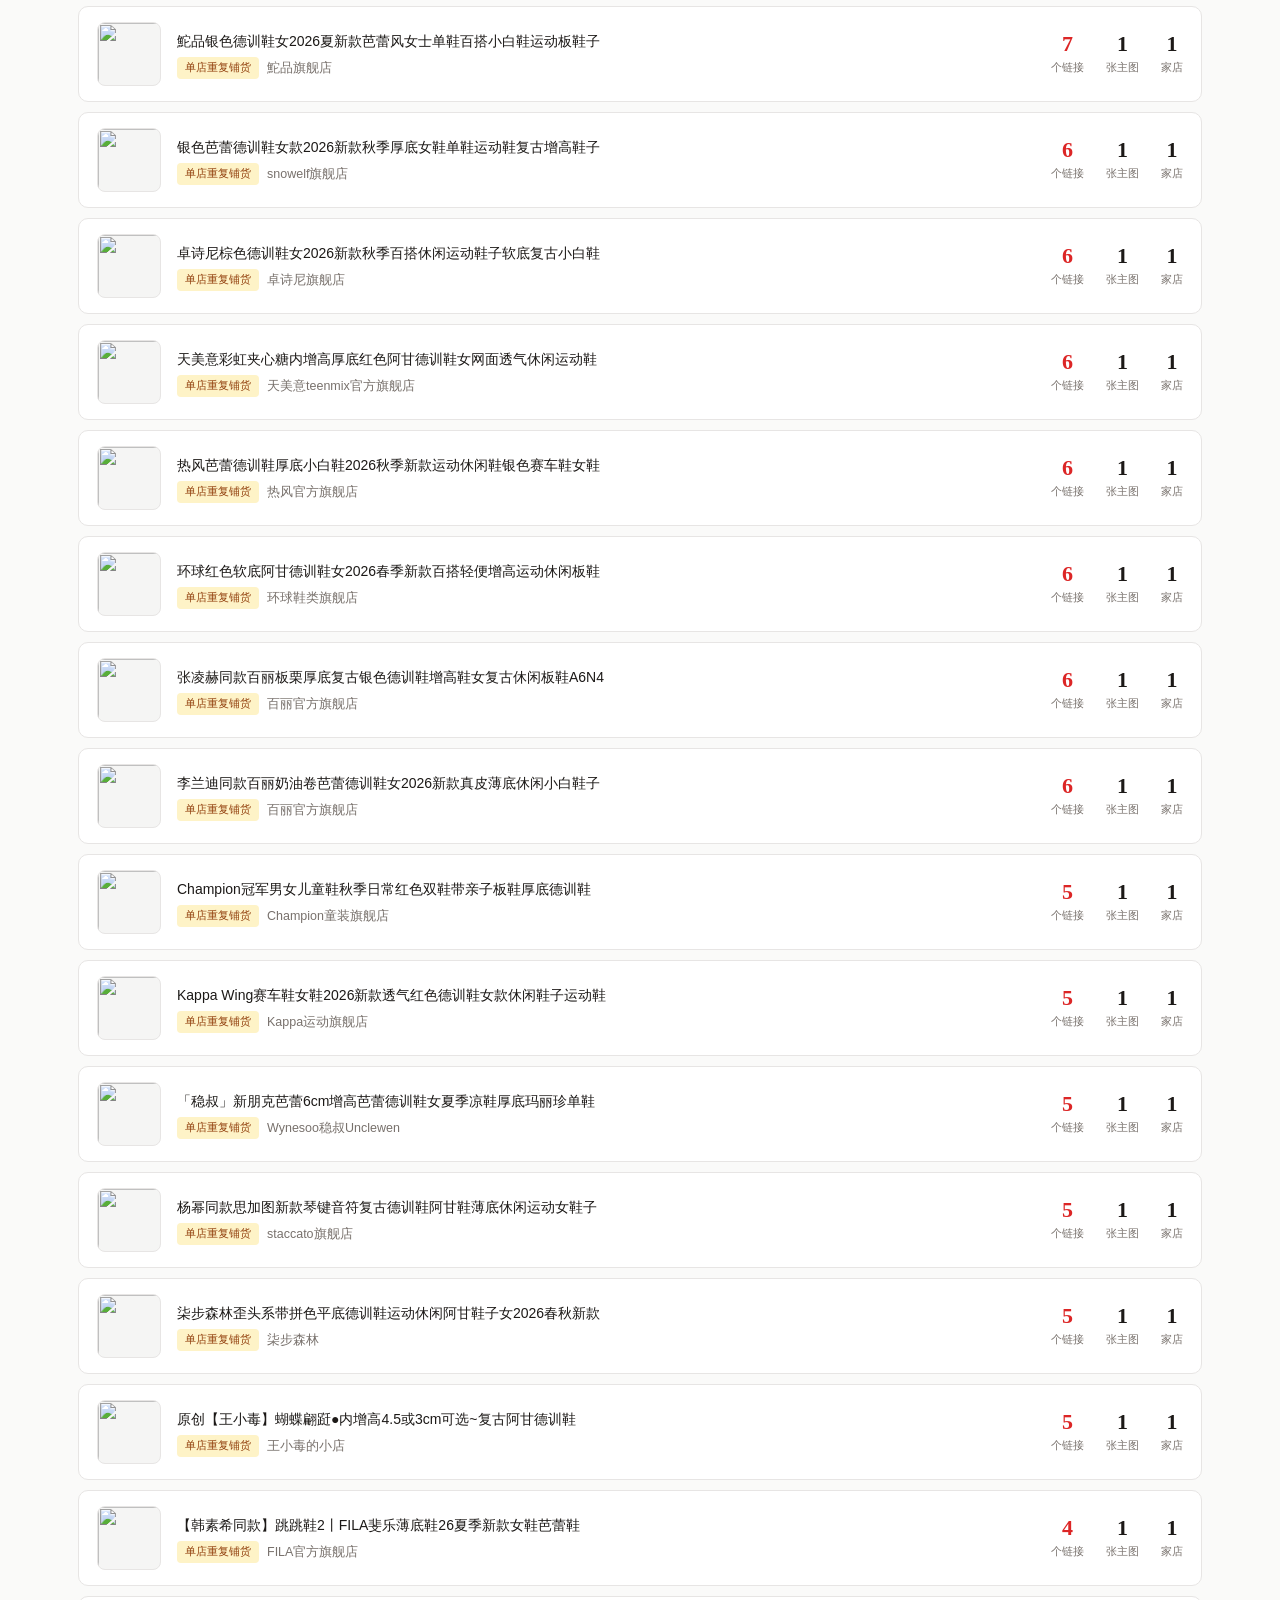
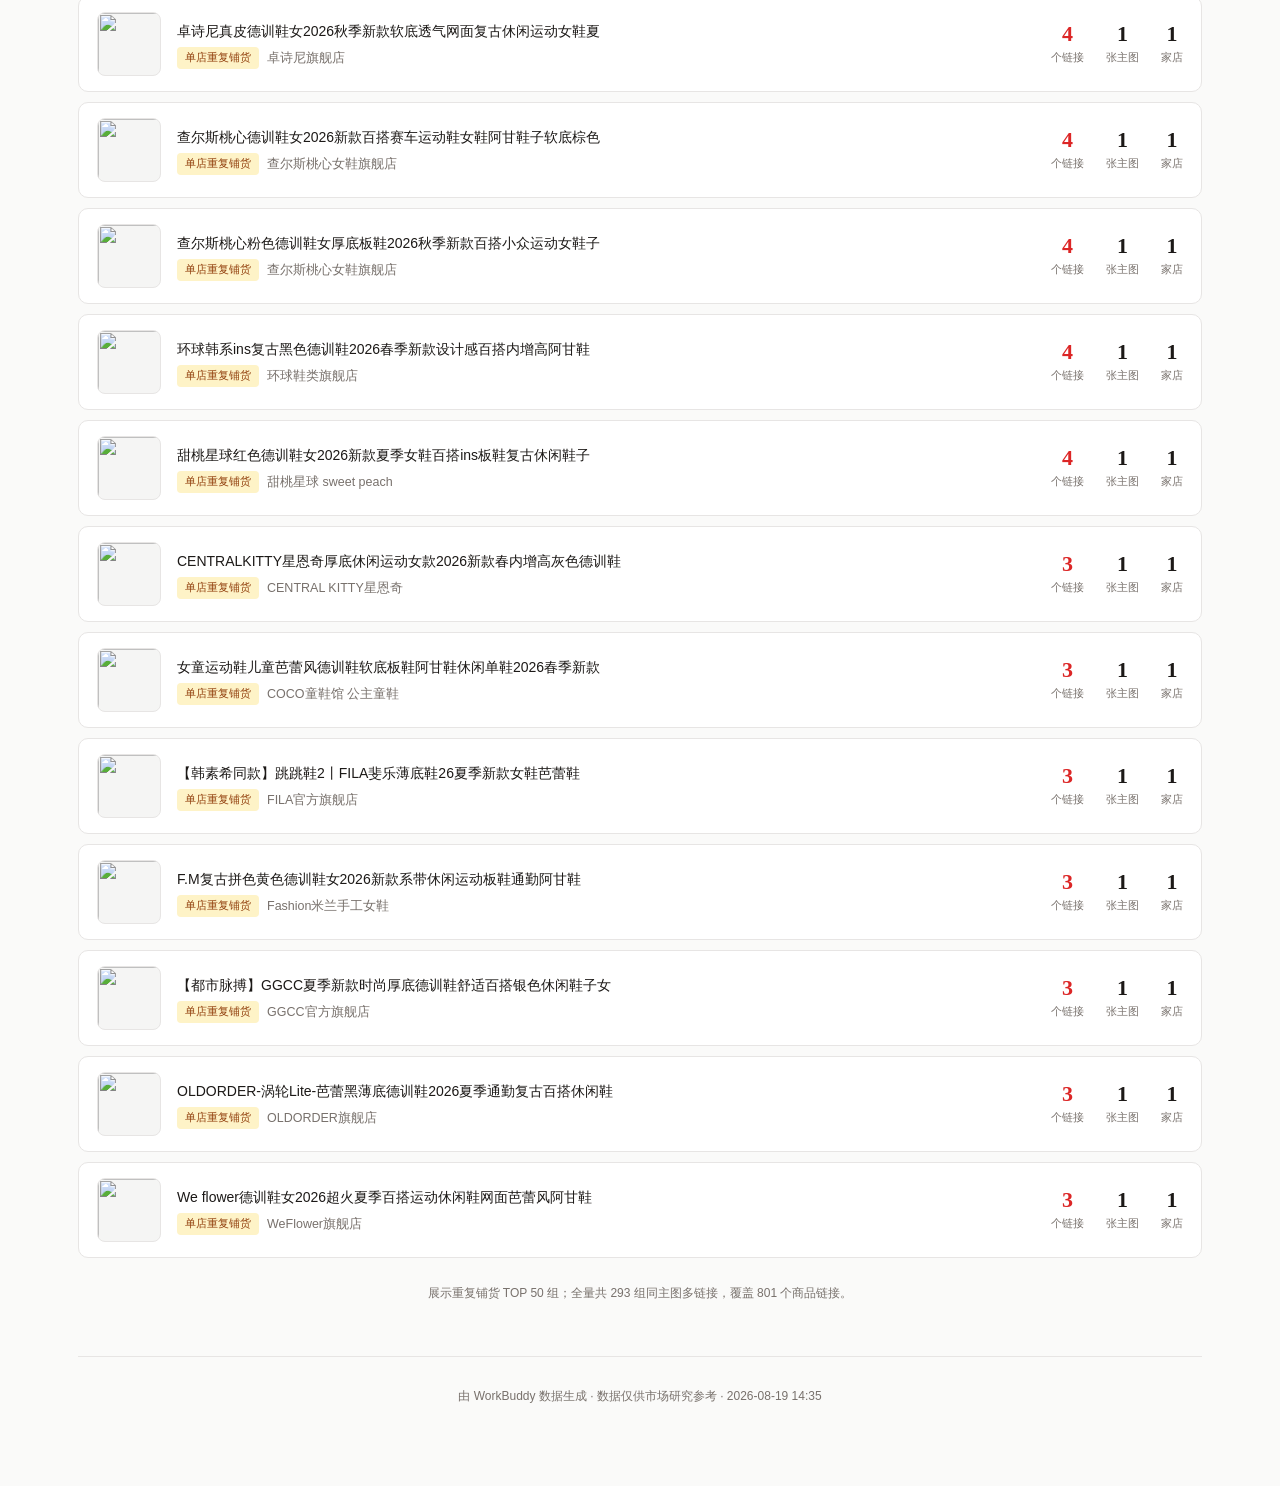
==== commit 4b822dd0: "Show only duplicate listings in visual analysis" ====
--- a/market-dashboard/index.html
+++ b/market-dashboard/index.html
@@ -84,10 +84,9 @@
 
     <section>
       <div class="sec-title">视觉同质化</div>
-      <div class="sec-desc">主图归一化后拆分「同图多链接」与「pHash 视觉近似」两类现象，点击展开查看详情</div>
+      <div class="sec-desc">按主图归一化识别同一张图被多个商品链接使用的重复铺货现象，含单店与跨店同主图铺货</div>
       <div class="vtabs">
         <button class="vtab on" type="button" data-tab="dup">重复铺货 / 同款<span class="vn" id="dupCnt"></span></button>
-        <button class="vtab" type="button" data-tab="style">款式撞款<span class="vn" id="styleCnt"></span></button>
       </div>
       <div id="visualDup"></div>
       <div id="visualStyle" hidden></div>
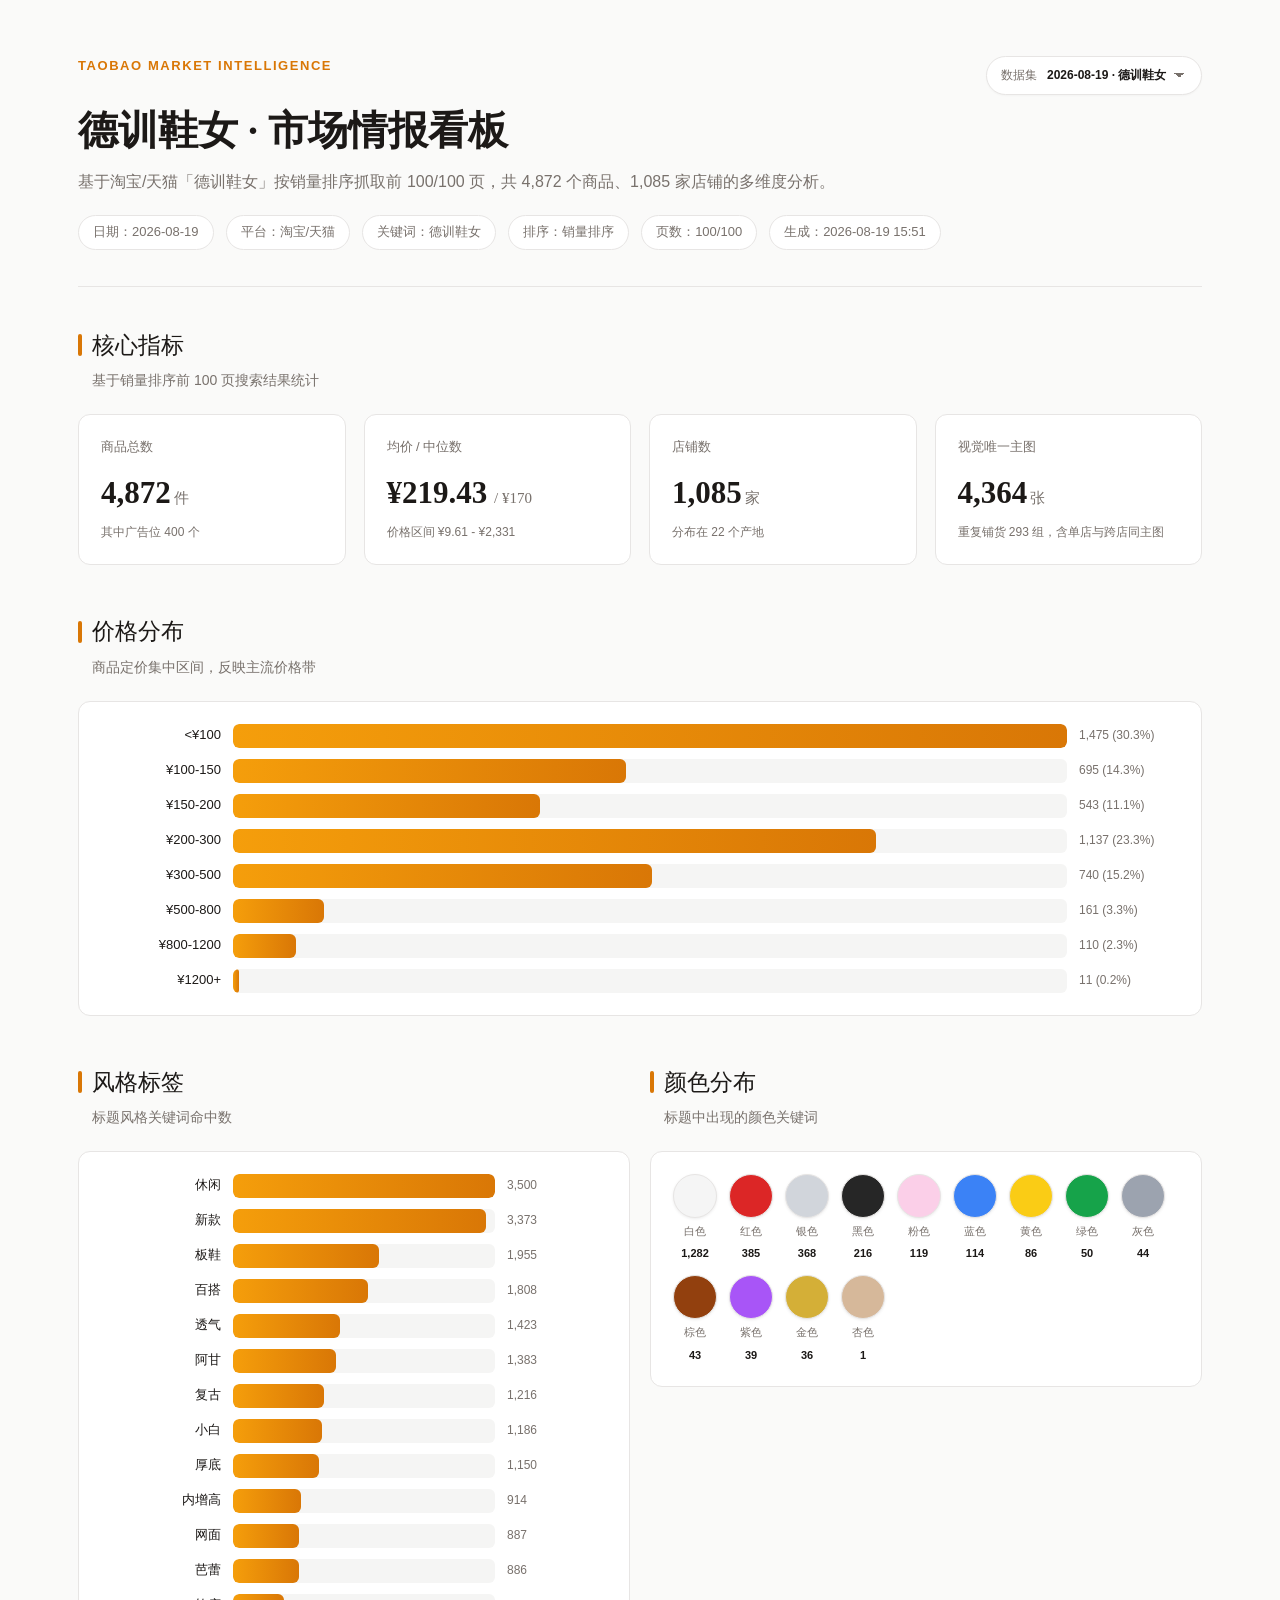
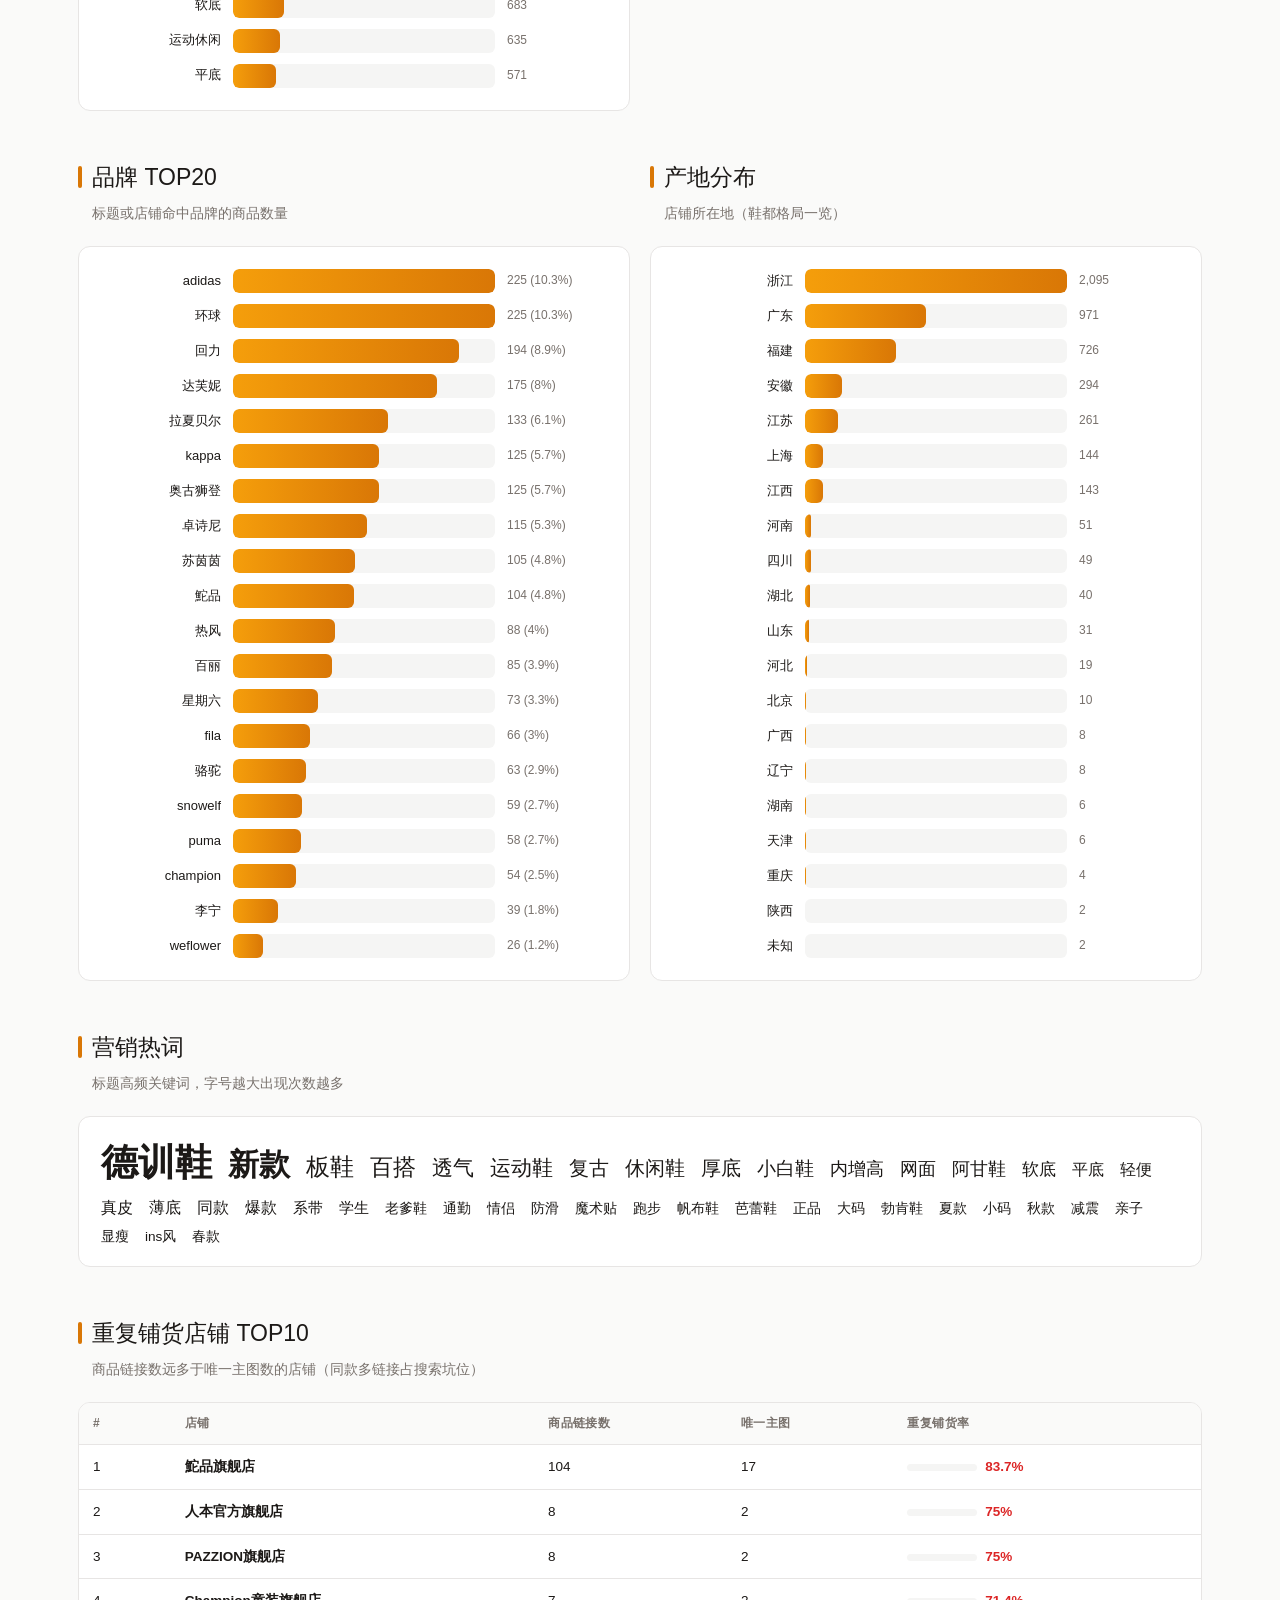
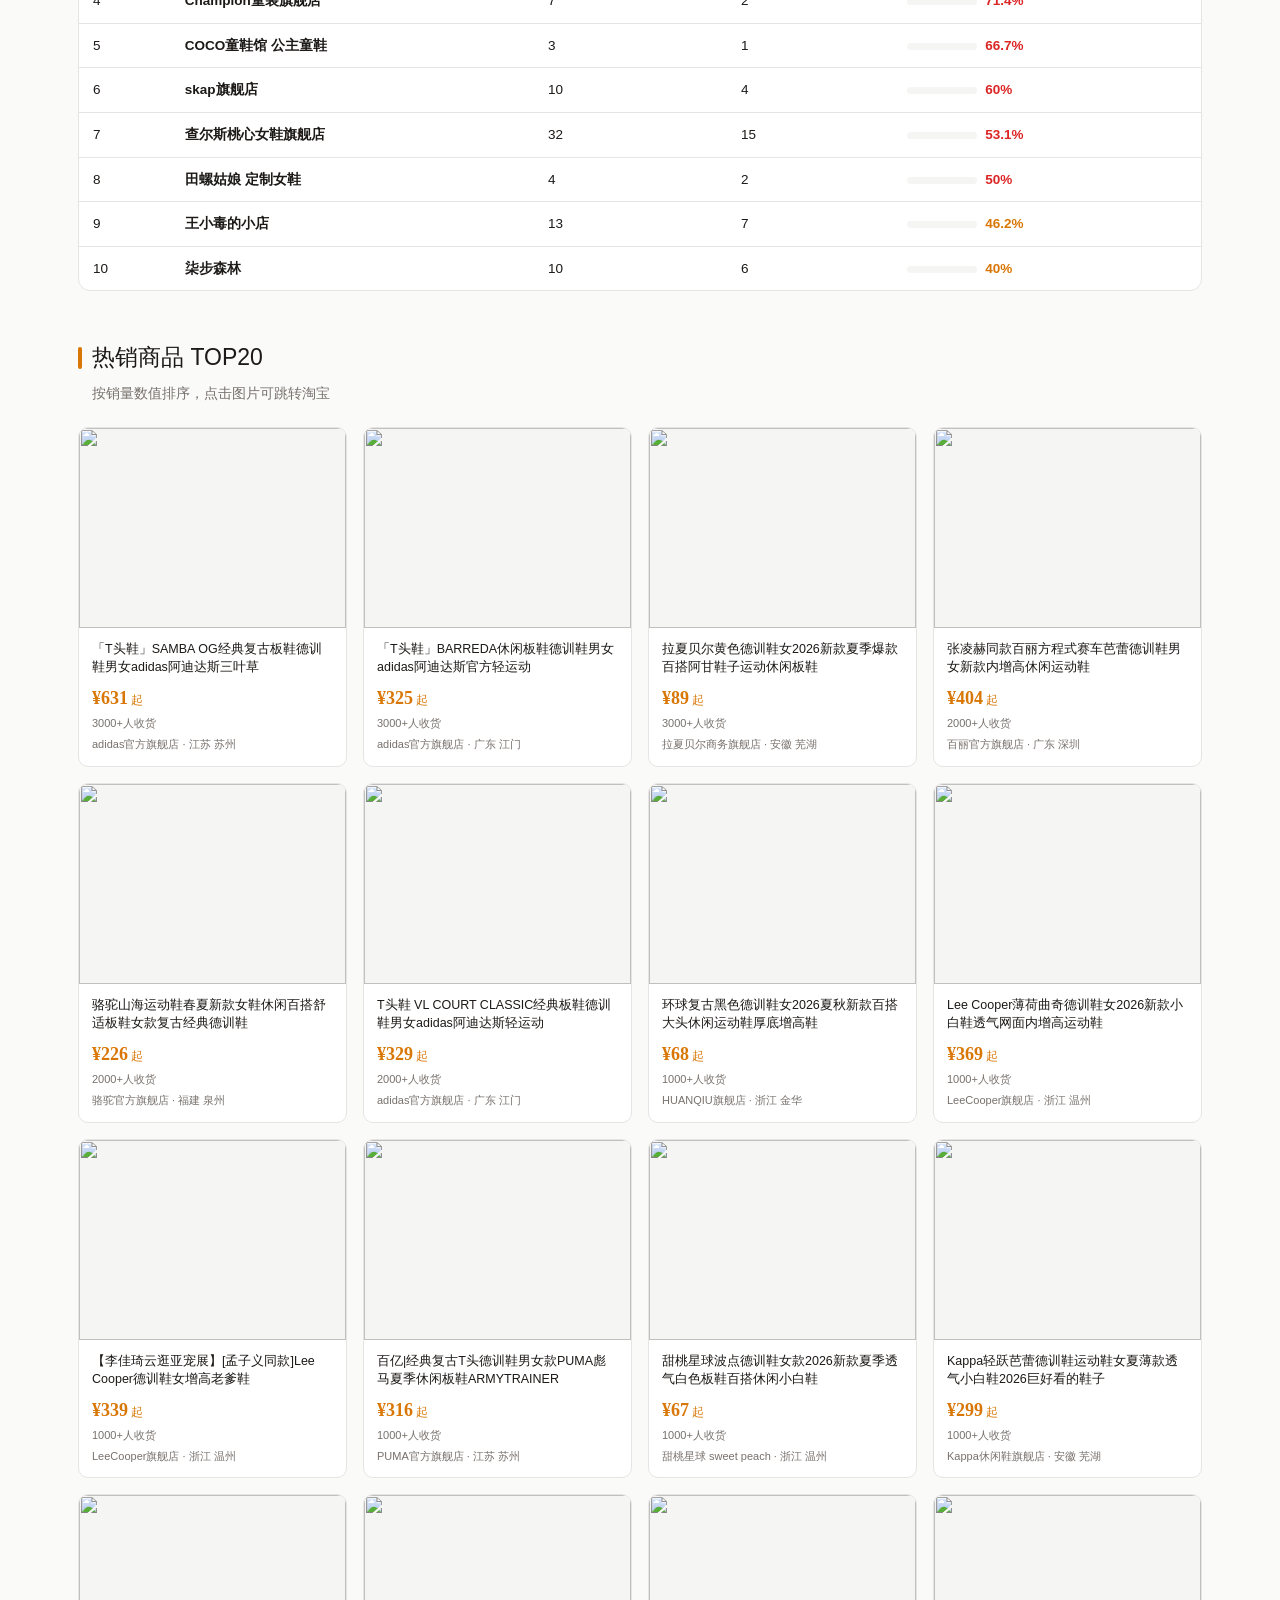
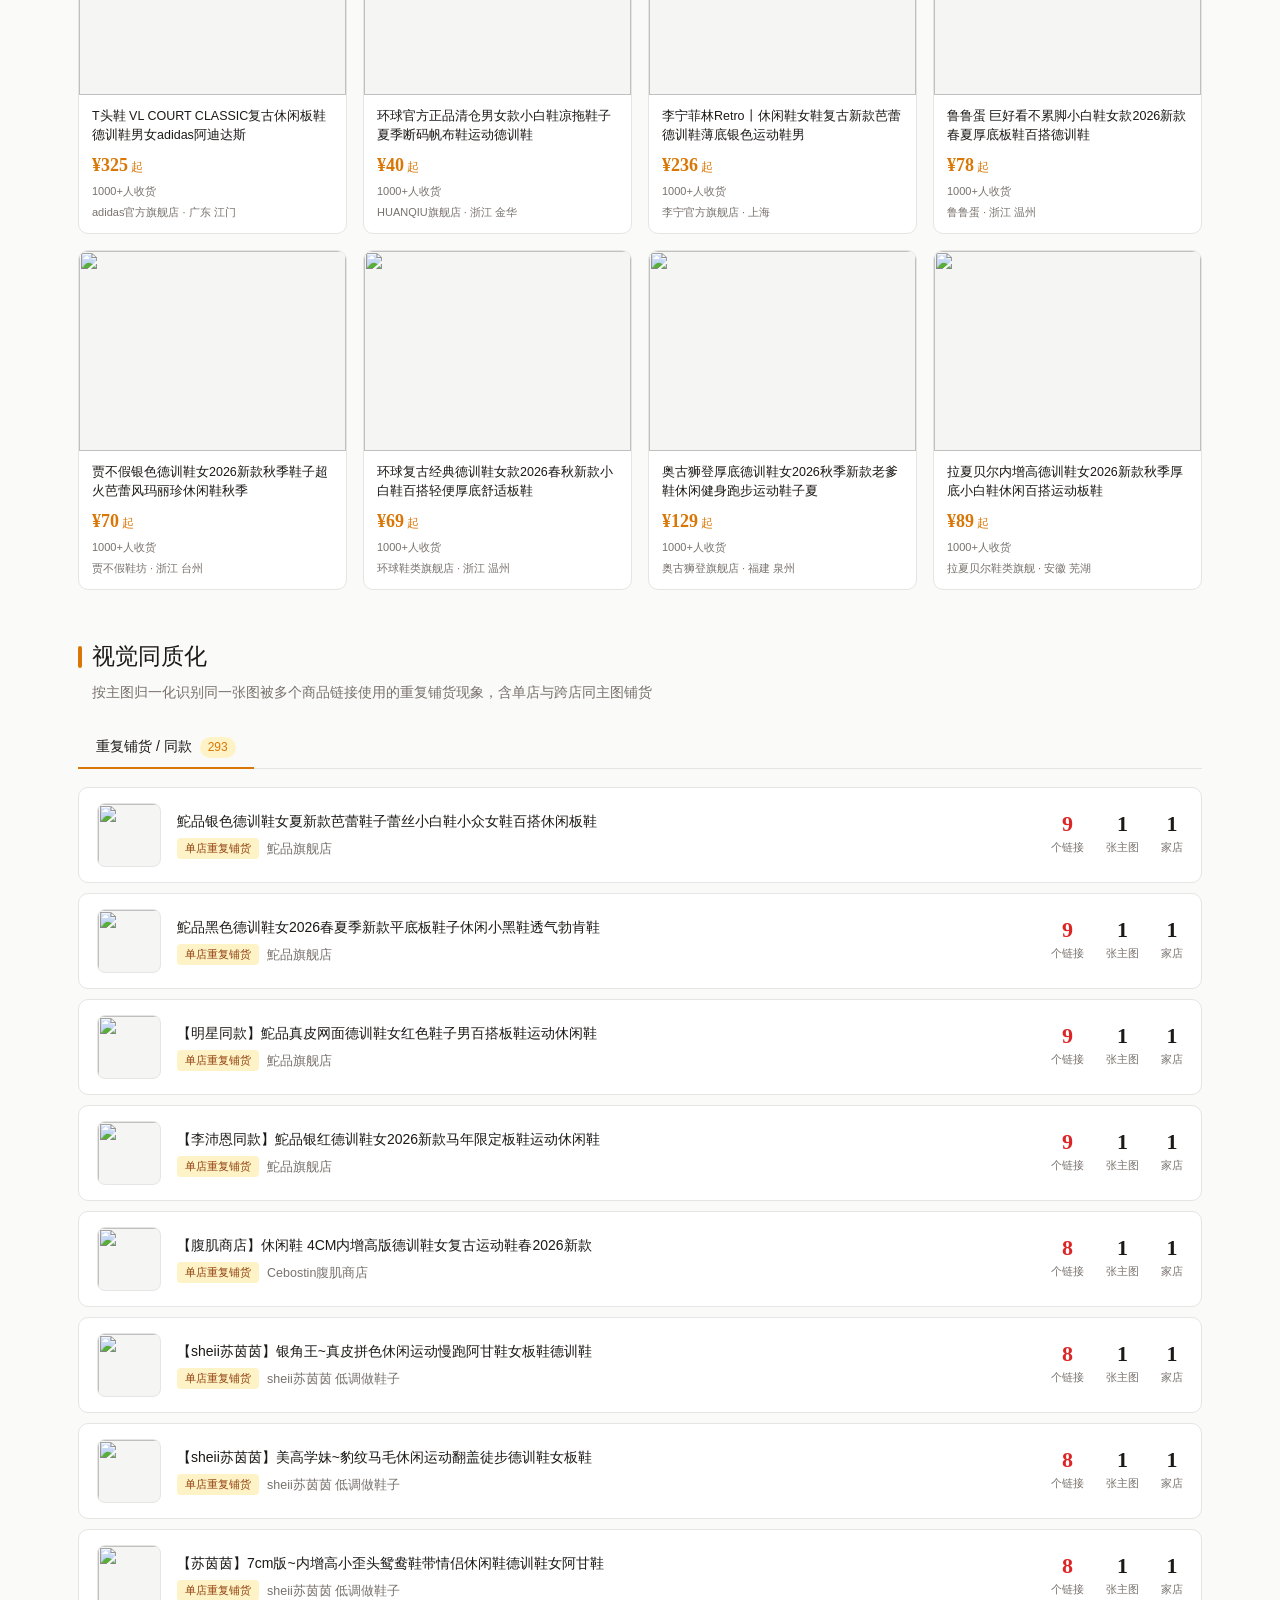
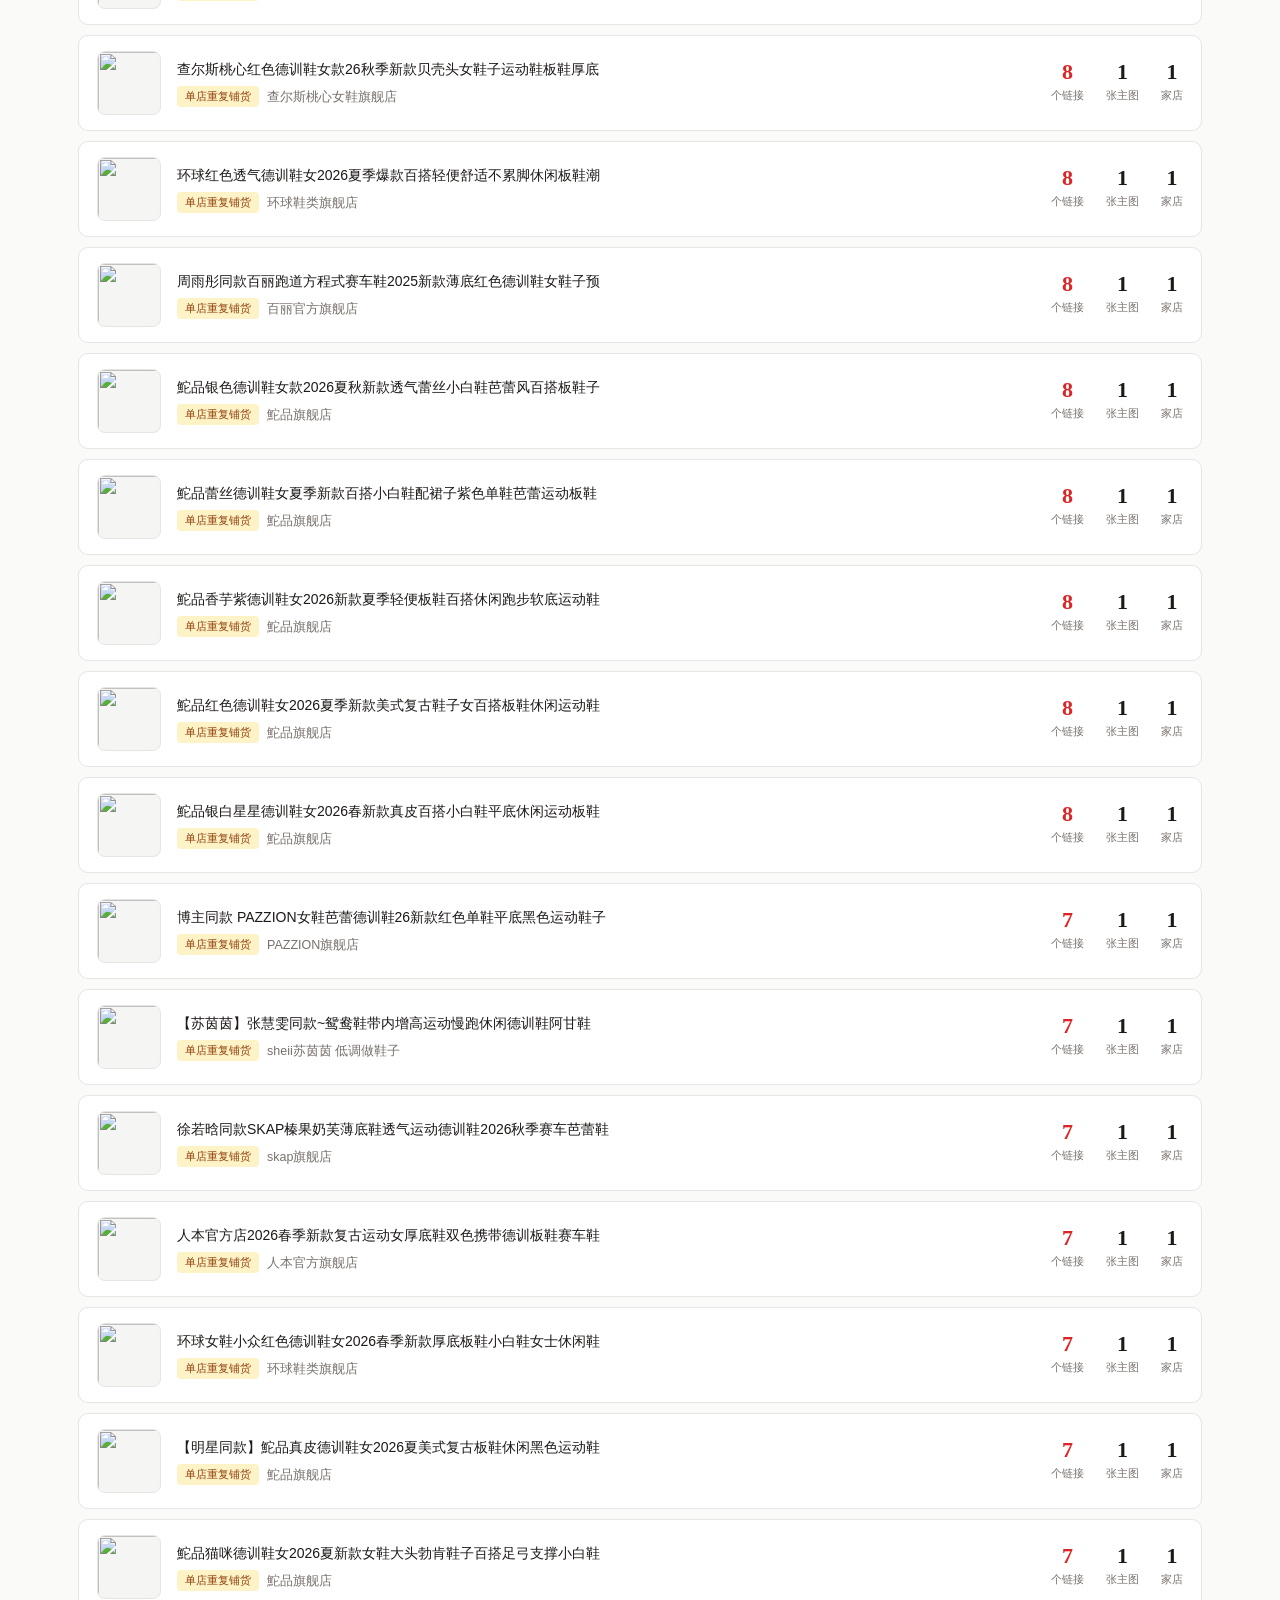
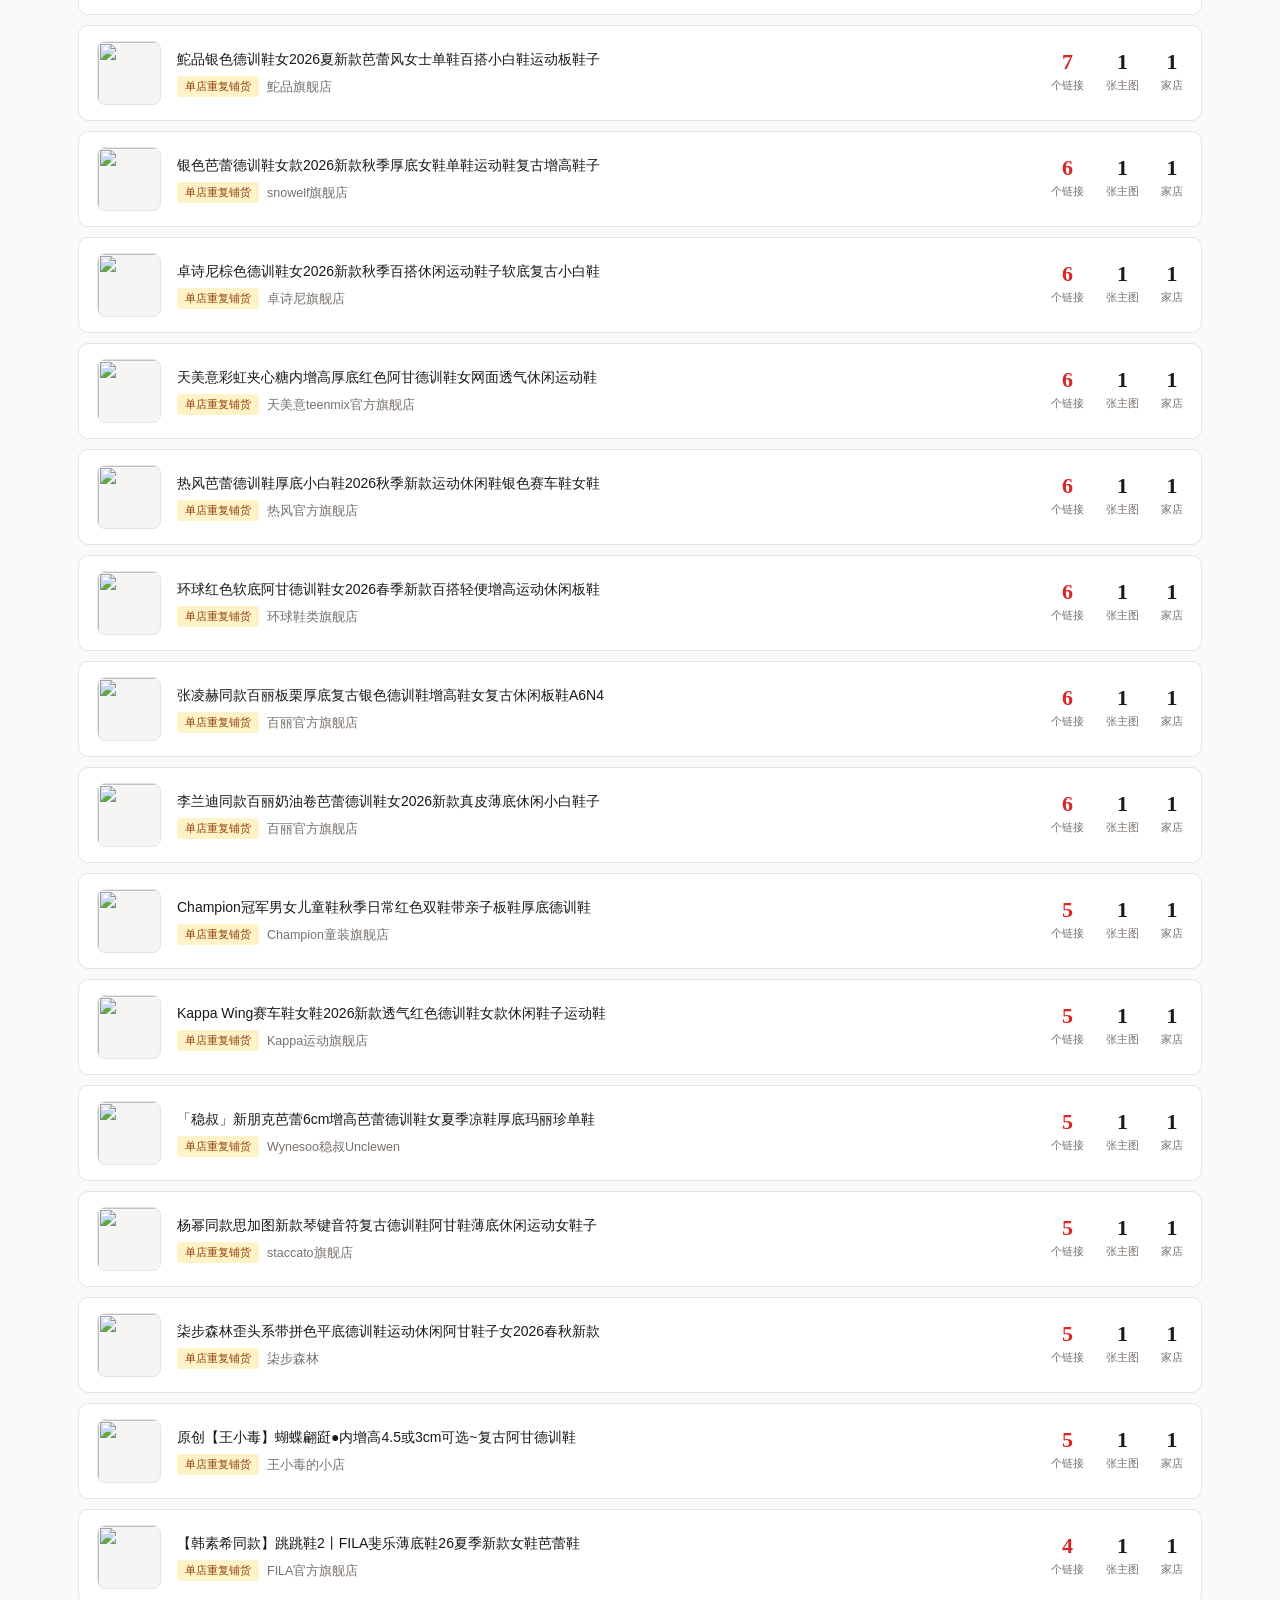
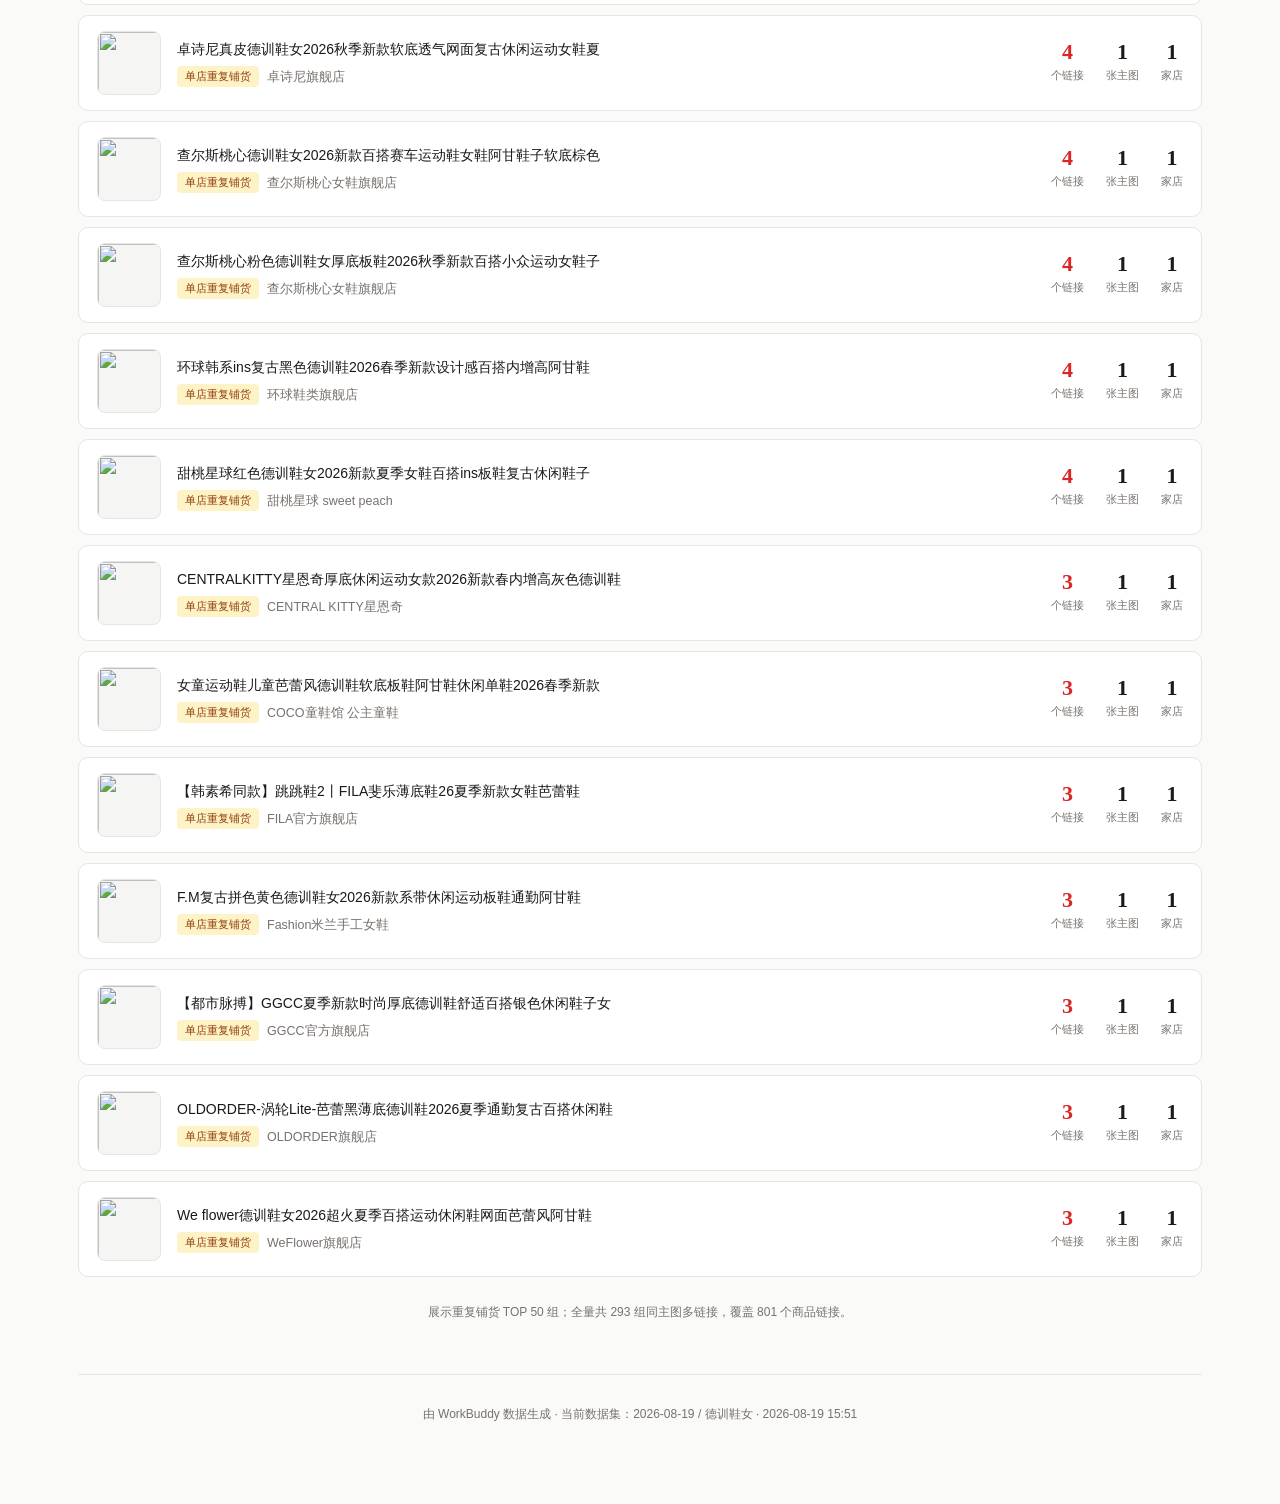
==== commit 56f6601a: "Add dataset selector for keyword snapshots" ====
--- a/market-dashboard/index.html
+++ b/market-dashboard/index.html
@@ -3,13 +3,19 @@
 <head>
   <meta charset="utf-8">
   <meta name="viewport" content="width=device-width, initial-scale=1">
-  <title>德训鞋女 · 淘宝市场情报看板</title>
+  <title>淘宝女鞋 · 市场情报看板</title>
   <link rel="stylesheet" href="assets/style.css">
 </head>
 <body>
   <div class="wrap">
     <header>
-      <div class="eyebrow">Taobao Market Intelligence</div>
+      <div class="header-top">
+        <div class="eyebrow">Taobao Market Intelligence</div>
+        <label class="dataset-picker">
+          <span>数据集</span>
+          <select id="datasetSelect" aria-label="选择日期和关键词"></select>
+        </label>
+      </div>
       <h1 id="h1"></h1>
       <div class="sub" id="sub"></div>
       <div class="meta" id="meta"></div>
--- a/market-dashboard/assets/style.css
+++ b/market-dashboard/assets/style.css
@@ -4,7 +4,11 @@
 .wrap{max-width:1180px;margin:0 auto;padding:0 28px}
 h1,h2,.serif{font-family:Georgia,"Noto Serif SC","Songti SC",serif}
 header{padding:56px 0 36px;border-bottom:1px solid var(--border);margin-bottom:40px}
+.header-top{display:flex;align-items:flex-start;justify-content:space-between;gap:18px;margin-bottom:12px}
 .eyebrow{color:var(--accent);font-size:13px;font-weight:600;letter-spacing:.12em;text-transform:uppercase;margin-bottom:12px}
+.dataset-picker{display:flex;align-items:center;gap:8px;background:var(--card);border:1px solid var(--border);border-radius:999px;padding:6px 10px 6px 14px;font-size:12px;color:var(--muted);box-shadow:0 1px 2px rgba(0,0,0,.03)}
+.dataset-picker select{appearance:none;border:0;background:transparent;color:var(--text);font:inherit;font-weight:600;padding:3px 24px 3px 2px;cursor:pointer;background-image:linear-gradient(45deg,transparent 50%,var(--muted) 50%),linear-gradient(135deg,var(--muted) 50%,transparent 50%);background-position:calc(100% - 12px) 50%,calc(100% - 7px) 50%;background-size:5px 5px,5px 5px;background-repeat:no-repeat}
+.dataset-picker select:focus{outline:0}
 header h1{font-size:40px;line-height:1.2;margin-bottom:14px;letter-spacing:0}
 header .sub{color:var(--muted);font-size:16px;max-width:760px}
 .meta{margin-top:20px;display:flex;gap:12px;flex-wrap:wrap;font-size:13px;color:var(--muted)}
@@ -106,4 +110,4 @@
 .vlist-note{text-align:center;font-size:12px;color:var(--muted);padding:16px 0 4px}
 footer{text-align:center;color:var(--muted);font-size:12px;padding-top:30px;border-top:1px solid var(--border)}
 @media(max-width:900px){.kpi-grid{grid-template-columns:repeat(2,1fr)}.two-col{grid-template-columns:1fr}.prod-grid{grid-template-columns:repeat(2,1fr)}.phash-imgs,.vimgs{grid-template-columns:repeat(3,1fr)}.vrow{align-items:flex-start}.vstats{gap:14px}.bar-label{width:96px}}
-@media(max-width:700px){.wrap{padding:0 18px}header h1{font-size:31px}.prod-grid{grid-template-columns:1fr}.dup-links{grid-template-columns:1fr}.dup-vimgs{grid-template-columns:120px}.dup-vimgs .vi img{height:120px}.vrow{display:grid;grid-template-columns:64px 1fr}.vstats{grid-column:1 / -1;justify-content:flex-start}.bar-row{gap:8px}.bar-label{width:82px}.bar-val{width:78px}.kpi .value{font-size:26px}}
+@media(max-width:700px){.wrap{padding:0 18px}.header-top{display:block}.dataset-picker{display:inline-flex;margin-bottom:12px}header h1{font-size:31px}.prod-grid{grid-template-columns:1fr}.dup-links{grid-template-columns:1fr}.dup-vimgs{grid-template-columns:120px}.dup-vimgs .vi img{height:120px}.vrow{display:grid;grid-template-columns:64px 1fr}.vstats{grid-column:1 / -1;justify-content:flex-start}.bar-row{gap:8px}.bar-label{width:82px}.bar-val{width:78px}.kpi .value{font-size:26px}}
